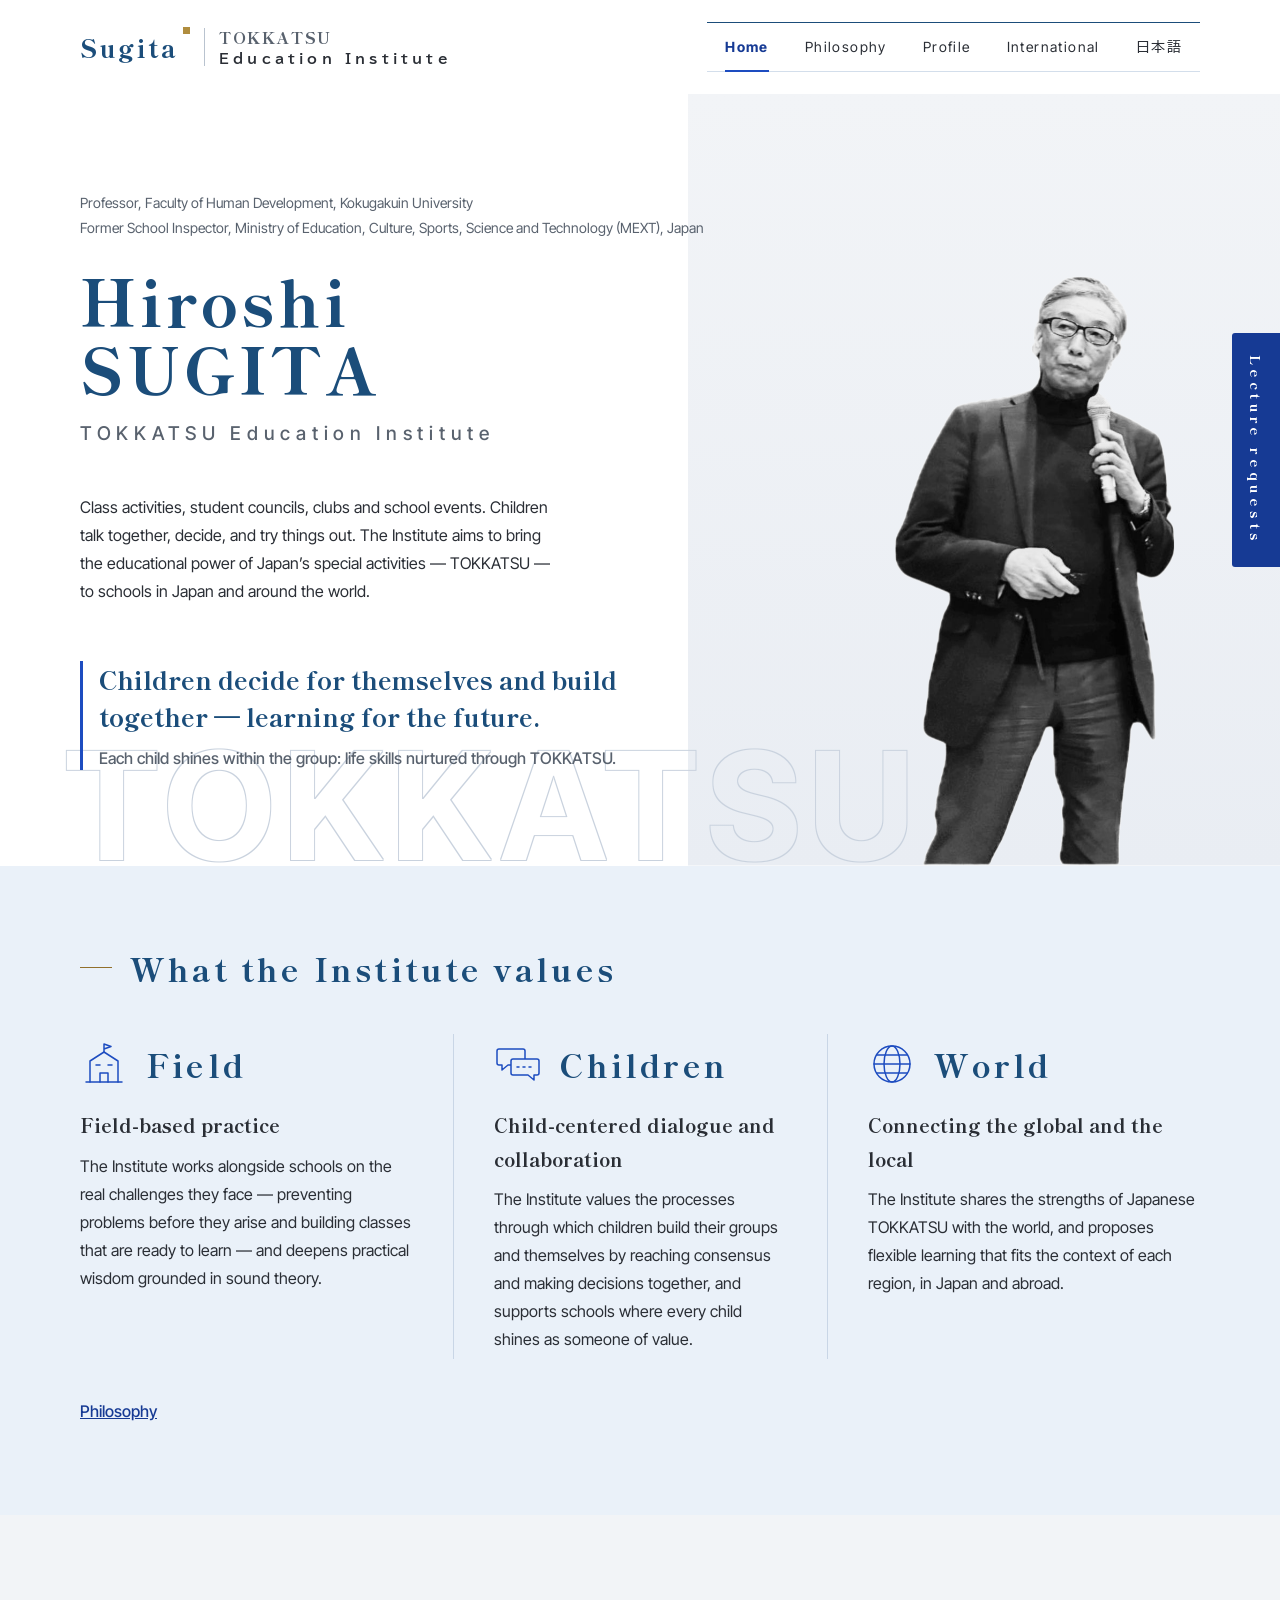
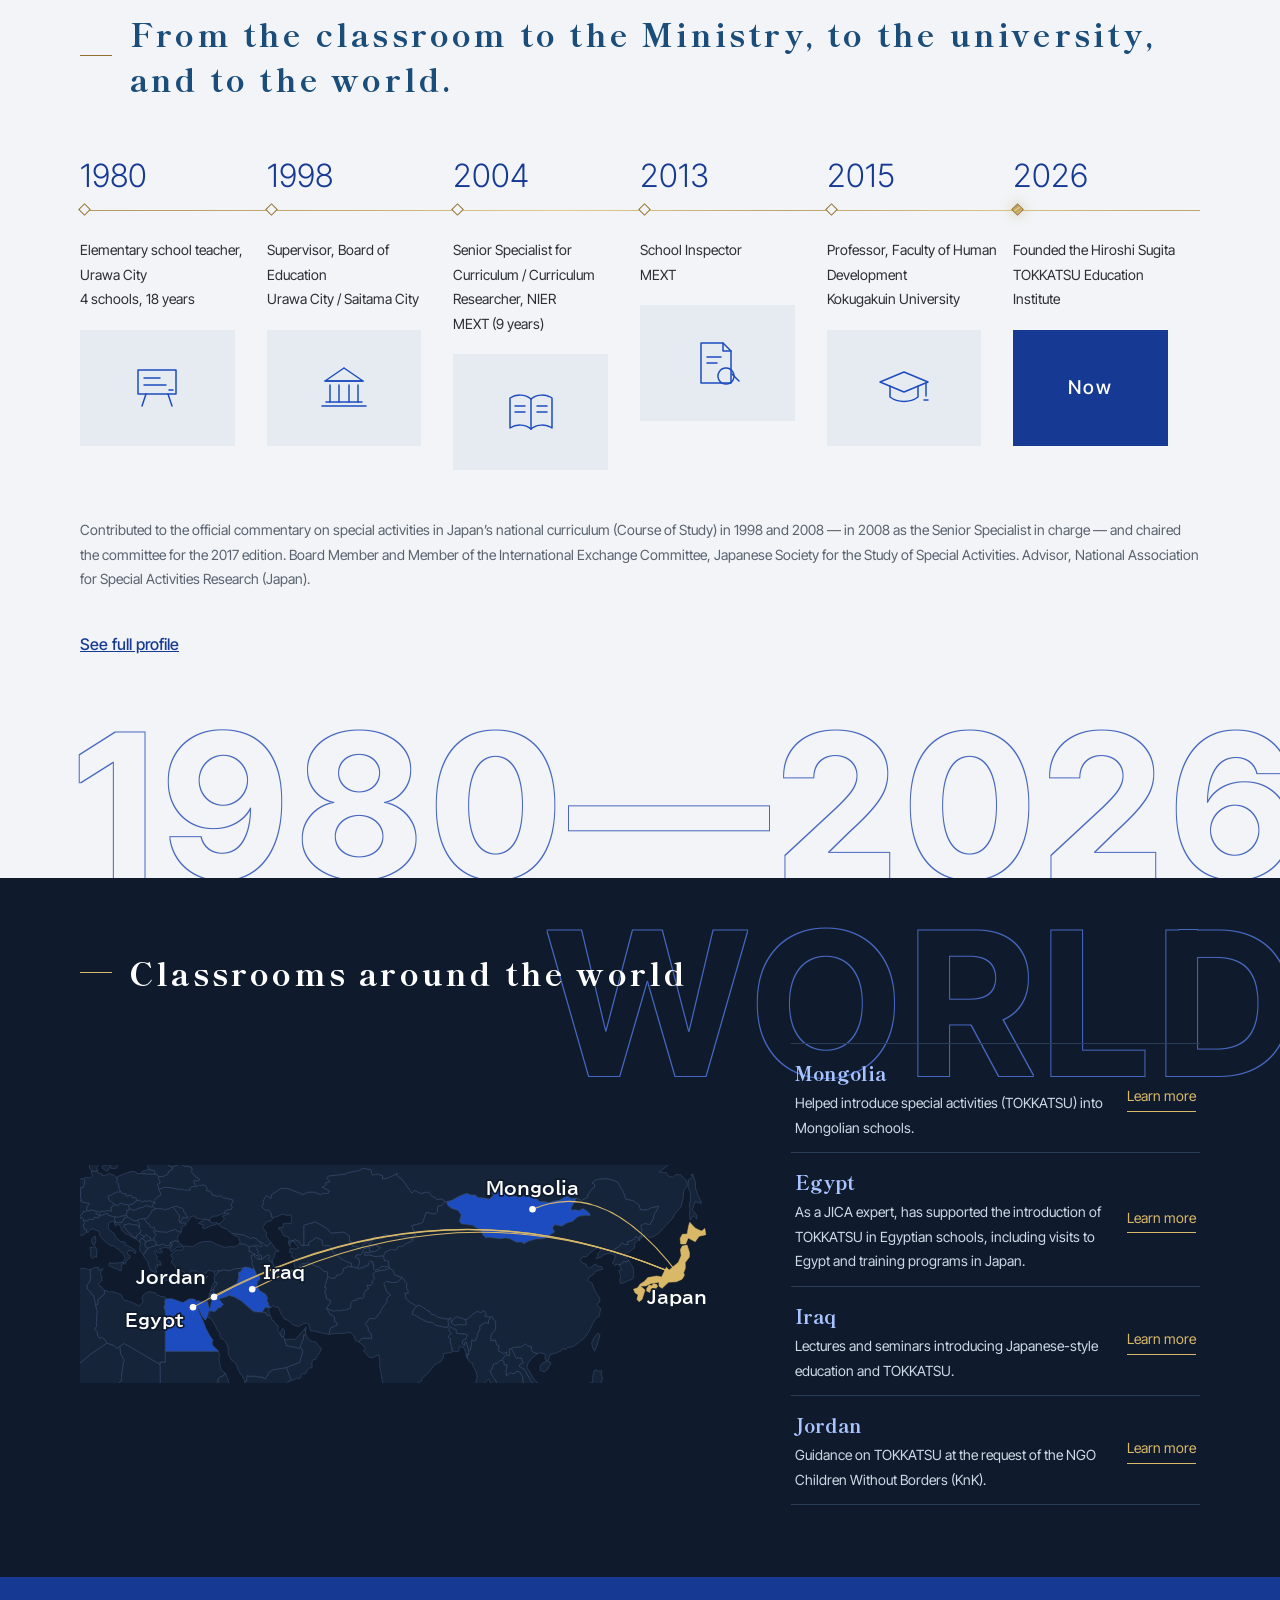
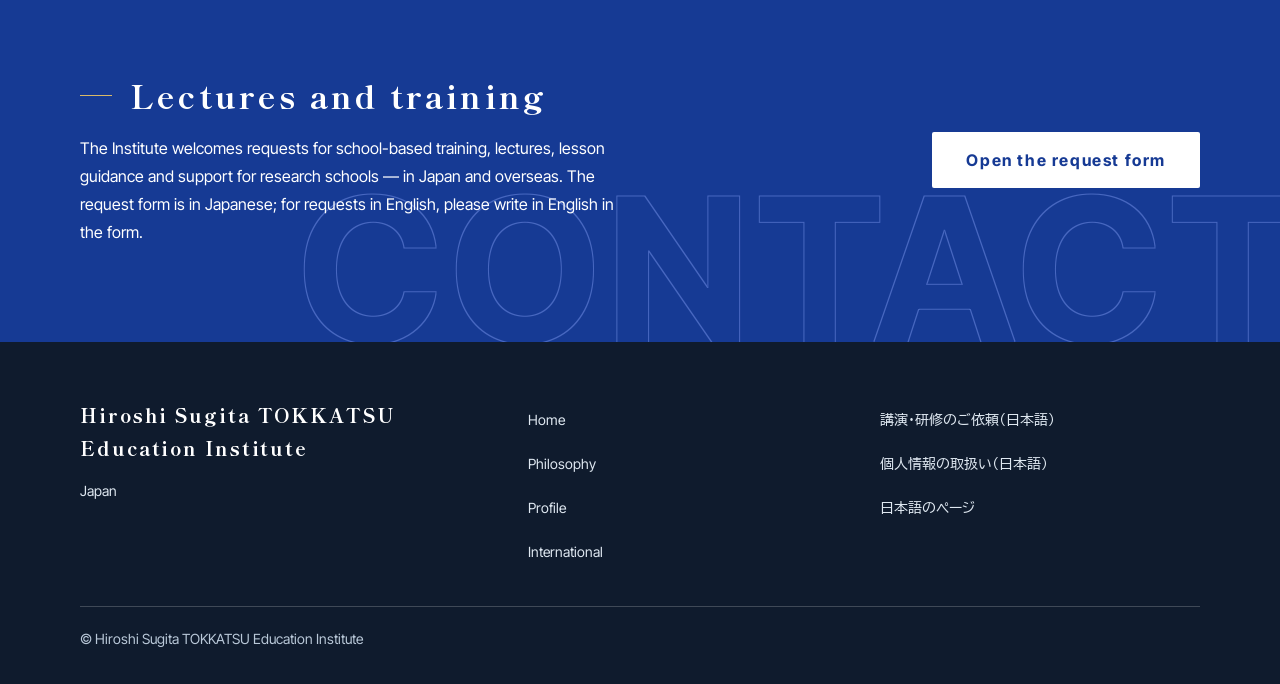
==== en/index.html @ 6950adc9 "金のしつらえ：年表を案B（細い金線・菱形・現在）に、見出し・大見出し・開いた月・ボタンに金の差し色 Co-Authored-By: Claude Opus 5.5 <noreply@anthropic" ====
<!DOCTYPE html>
<html lang="en">
<head>
<meta charset="utf-8">
<meta name="viewport" content="width=device-width, initial-scale=1">
<meta name="robots" content="noindex">
<title>Hiroshi Sugita TOKKATSU Education Institute</title>
<meta name="description" content="Hiroshi Sugita TOKKATSU Education Institute — bringing the power of Japanese special activities (TOKKATSU) to schools in Japan and around the world.">
<link rel="alternate" hreflang="ja" href="../index.html">
<link rel="preconnect" href="https://fonts.googleapis.com">
<link rel="preconnect" href="https://fonts.gstatic.com" crossorigin>
<link href="https://fonts.googleapis.com/css2?family=BIZ+UDPGothic:wght@400;700&family=Inter+Tight:wght@300;500;700&family=Shippori+Mincho+B1:wght@500;600;800&display=swap" rel="stylesheet">
<link rel="stylesheet" href="../assets/css/style.css?v=202610251644">
<link rel="stylesheet" href="../assets/css/pages.css?v=202610251644">
<link rel="stylesheet" href="../assets/css/en.css?v=202610251644">
<script>if(!matchMedia("(prefers-reduced-motion: reduce)").matches&&"IntersectionObserver" in window)document.documentElement.classList.add("js")</script>
</head>
<body class="en-page">
<!-- 要確認：英語はすべて下訳。先生の確認前 -->
<header class="top">
  <!-- 要確認：研究所の英語名 -->
  <a class="brand t6-logo" href="index.html" aria-label="Hiroshi Sugita TOKKATSU Education Institute"><span class="t6-n en-n">Sugita</span><span class="t6-dot" aria-hidden="true"></span><span class="t6-rule" aria-hidden="true"></span><span class="t6-s"><span translate="no">TOKKATSU</span><b>Education Institute</b></span></a>
  <nav class="nav t7-nav"><a href="index.html" aria-current="page">Home</a><a href="philosophy.html">Philosophy</a><a href="profile.html">Profile</a><a href="international.html">International</a><a class="en" href="../index.html" lang="ja">日本語</a></nav>
</header>
<section class="hero"><div class="hero-panel" aria-hidden="true"></div><div class="wordmark" aria-hidden="true"><svg class="t5-wm" viewBox="0 0 880 150"><defs><filter id="t7-ol" x="-2%" y="-10%" width="104%" height="120%"><feMorphology in="SourceAlpha" operator="dilate" radius="1" result="d"/><feComposite in="d" in2="SourceAlpha" operator="out" result="o"/><feFlood flood-color="#c9d2de"/><feComposite in2="o" operator="in"/></filter></defs><text x="0" y="130" filter="url(#t7-ol)">TOKKATSU</text></svg></div>
  <div class="who">
    <!-- 要確認：肩書きの英訳（とくに視学官） -->
    <p class="role">Professor, Faculty of Human Development, <span translate="no">Kokugakuin University</span><br>Former School Inspector, Ministry of Education, Culture, Sports, Science and Technology (<span translate="no">MEXT</span>), Japan</p>
    <h1 class="en-h1"><span class="n" translate="no">Hiroshi<br>SUGITA</span><span class="l"><span translate="no">TOKKATSU</span> Education Institute</span></h1>
    <p class="lead">Class activities, student councils, clubs and school events. Children talk together, decide, and try things out. The Institute aims to bring the educational power of Japan’s special activities — <span translate="no">TOKKATSU</span> — to schools in Japan and around the world.</p>
  </div>
  
  <div class="photo t7-fig"><img src="../img/top.png" onerror="this.parentNode.remove()" alt="Hiroshi Sugita speaking with a microphone"></div>
  <p class="en-catch">Children decide for themselves and build together — learning for the future.<small>Each child shines within the group: life skills nurtured through <span translate="no">TOKKATSU</span>.</small></p>
</section>

<section class="sec" id="values">
  <div class="w">
    <h2>What the Institute values</h2>
    <div class="vals"><div class="val"><b class="t8-w"><svg class="t8-ic" viewBox="0 0 48 48" aria-hidden="true"><path pathLength="1" d="M6 42h36"/><path pathLength="1" d="M10 42V21l14-9 14 9v21"/><path pathLength="1" d="M20 42v-9h8v9"/><path pathLength="1" d="M16 25h4M28 25h4"/><path pathLength="1" d="M24 12V4l7 2.5L24 9"/></svg>Field</b><div><h3>Field-based practice</h3><p>The Institute works alongside schools on the real challenges they face — preventing problems before they arise and building classes that are ready to learn — and deepens practical wisdom grounded in sound theory.</p></div></div><div class="val"><b class="t8-w"><svg class="t8-ic" viewBox="0 0 48 48" aria-hidden="true"><path pathLength="1" d="M5 9h24a2 2 0 0 1 2 2v12a2 2 0 0 1-2 2H14l-6 5v-5H5a2 2 0 0 1-2-2V11a2 2 0 0 1 2-2z"/><path class="t8-fill" pathLength="1" d="M43 19H19a2 2 0 0 0-2 2v12a2 2 0 0 0 2 2h15l6 5v-5h3a2 2 0 0 0 2-2V21a2 2 0 0 0-2-2z"/><path pathLength="1" d="M23 27h2M29 27h2M35 27h2"/></svg>Children</b><div><h3>Child-centered dialogue and collaboration</h3><p>The Institute values the processes through which children build their groups and themselves by reaching consensus and making decisions together, and supports schools where every child shines as someone of value.</p></div></div><div class="val"><b class="t8-w"><svg class="t8-ic" viewBox="0 0 48 48" aria-hidden="true"><circle pathLength="1" cx="24" cy="24" r="18"/><ellipse pathLength="1" cx="24" cy="24" rx="8" ry="18"/><path pathLength="1" d="M6 24h36"/><path pathLength="1" d="M9 15h30M9 33h30"/></svg>World</b><div><h3>Connecting the global and the local</h3><p>The Institute shares the strengths of Japanese <span translate="no">TOKKATSU</span> with the world, and proposes flexible learning that fits the context of each region, in Japan and abroad.</p></div></div></div>
    <p class="en-more"><a href="philosophy.html">Philosophy</a></p>
  </div>
</section>

<section class="sec band-gray t8-host" id="path"><svg class="t8-bg" viewBox="0 0 1300 200" aria-hidden="true"><defs><filter id="t8-19802026" x="-2%" y="-10%" width="104%" height="120%"><feMorphology in="SourceAlpha" operator="dilate" radius="1.2" result="d"/><feComposite in="d" in2="SourceAlpha" operator="out" result="o"/><feFlood flood-color="#4767c0"/><feComposite in2="o" operator="in"/></filter></defs><text x="1300" y="170" text-anchor="end" filter="url(#t8-19802026)">1980—2026</text></svg>
  <div class="w">
    <h2>From the classroom to the Ministry, to the university, and to the world.</h2>
    <div class="path"><div class="step"><div class="y">1980</div><i></i><p>Elementary school teacher, Urawa City<br>4 schools, 18 years</p><div class="t5-ph t10-ic"><svg viewBox="0 0 56 56" aria-hidden="true"><path pathLength="1" d="M9 10h38v24H9z"/><path pathLength="1" d="M15 18h16"/><path pathLength="1" d="M15 25h22"/><path pathLength="1" d="M17 34l-4 12"/><path pathLength="1" d="M39 34l4 12"/><path pathLength="1" d="M40 30h4"/></svg></div></div><div class="step"><div class="y">1998</div><i></i><p>Supervisor, Board of Education<br>Urawa City / Saitama City</p><div class="t5-ph t10-ic"><svg viewBox="0 0 56 56" aria-hidden="true"><path pathLength="1" d="M6 46h44"/><path pathLength="1" d="M9 21h38"/><path pathLength="1" d="M28 8l19 13H9z"/><path pathLength="1" d="M14 25v17"/><path pathLength="1" d="M23 25v17"/><path pathLength="1" d="M33 25v17"/><path pathLength="1" d="M42 25v17"/><path pathLength="1" d="M10 42h36"/></svg></div></div><div class="step"><div class="y">2004</div><i></i><p>Senior Specialist for Curriculum / Curriculum Researcher, NIER<br><span translate="no">MEXT</span> (9 years)</p><div class="t5-ph t10-ic"><svg viewBox="0 0 56 56" aria-hidden="true"><path pathLength="1" d="M28 15c-6-5-15-5-21-1v30c6-4 15-4 21 1"/><path pathLength="1" d="M28 15c6-5 15-5 21-1v30c-6-4-15-4-21 1"/><path pathLength="1" d="M28 15v30"/><path pathLength="1" d="M12 22h10"/><path pathLength="1" d="M12 28h10"/><path pathLength="1" d="M34 22h10"/><path pathLength="1" d="M34 28h10"/></svg></div></div><div class="step"><div class="y">2013</div><i></i><p>School Inspector<br><span translate="no">MEXT</span></p><div class="t5-ph t10-ic"><svg viewBox="0 0 56 56" aria-hidden="true"><path pathLength="1" d="M12 8h22l8 8v32H12z"/><path pathLength="1" d="M34 8v8h8"/><path pathLength="1" d="M18 22h14"/><path pathLength="1" d="M18 28h10"/><path pathLength="1" d="M37 33a8 8 0 1 0 0.01 0"/><path pathLength="1" d="M43 39l7 7"/></svg></div></div><div class="step"><div class="y">2015</div><i></i><p>Professor, Faculty of Human Development<br><span translate="no">Kokugakuin University</span></p><div class="t5-ph t10-ic"><svg viewBox="0 0 56 56" aria-hidden="true"><path pathLength="1" d="M4 22l24-10 24 10-24 10z"/><path pathLength="1" d="M14 26v11c8 6 20 6 28 0V26"/><path pathLength="1" d="M50 23v13"/><path pathLength="1" d="M48 40h4"/></svg></div></div><div class="step"><div class="y">2026</div><i></i><p>Founded the <span translate="no">Hiroshi Sugita</span><br><span translate="no">TOKKATSU</span> Education Institute</p><div class="t5-ph t10-ic en-now" aria-hidden="true"><span>Now</span></div></div></div>
    <p class="path-note">Contributed to the official commentary on special activities in Japan’s national curriculum (Course of Study) in 1998 and 2008 — in 2008 as the Senior Specialist in charge — and chaired the committee for the 2017 edition. Board Member and Member of the International Exchange Committee, Japanese Society for the Study of Special Activities. Advisor, National Association for Special Activities Research (Japan).</p>
    <p class="en-more"><a href="profile.html">See full profile</a></p>
  </div>
</section>

<section class="sec band-dark t8-host" id="where"><svg class="t8-bg t8-top" viewBox="0 0 1300 200" aria-hidden="true"><defs><filter id="t8-WORLD" x="-2%" y="-10%" width="104%" height="120%"><feMorphology in="SourceAlpha" operator="dilate" radius="1.2" result="d"/><feComposite in="d" in2="SourceAlpha" operator="out" result="o"/><feFlood flood-color="#4767c0"/><feComposite in2="o" operator="in"/></filter></defs><text x="1300" y="170" text-anchor="end" filter="url(#t8-WORLD)">WORLD</text></svg>
  <div class="w">
    <div class="t9-abroad en-abroad">
      <h2>Classrooms around the world</h2>
      <div class="t9-ab-grid"><svg class="t9-world" viewBox="0 0 1000 334" role="img" aria-label="From Japan to Mongolia, Iraq, Jordan and Egypt"><path class="t9-c" d="M557.3 56.7 L552.0 62.3 L546.4 63.1 L546.0 71.5 L542.2 75.2 L528.6 72.5 L523.7 87.5 L520.2 89.3 L506.6 92.7 L512.8 107.2 L508.1 109.4 L508.6 114.1 L504.4 112.9 L501.0 109.9 L490.8 109.0 L479.5 108.8 L477.0 109.7 L467.2 106.2 L463.3 107.9 L462.3 112.9 L451.0 110.0 L446.5 111.2 L444.9 114.8 L441.0 116.4 L432.0 122.2 L429.0 128.2 L426.4 128.2 L424.6 124.3 L415.8 124.0 L414.5 117.2 L411.1 117.1 L411.6 108.7 L403.4 102.6 L391.7 103.3 L383.7 104.5 L377.1 96.9 L371.5 93.8 L360.9 87.8 L359.6 87.1 L342.0 92.0 L342.2 122.8 L338.7 123.2 L333.9 116.7 L329.3 114.4 L321.5 116.1 L318.5 118.9 L318.1 116.8 L319.8 113.3 L318.5 110.4 L310.6 107.6 L307.5 100.1 L303.7 98.0 L303.5 95.2 L310.1 96.0 L310.4 89.9 L316.2 88.6 L322.2 89.8 L323.4 81.7 L322.2 76.5 L315.4 76.9 L309.5 74.8 L301.6 78.5 L295.2 80.3 L291.7 78.9 L292.4 74.6 L288.1 69.0 L283.0 69.3 L277.2 63.6 L281.1 57.3 L279.1 55.6 L284.6 46.4 L291.6 51.2 L292.5 45.1 L306.6 36.0 L317.3 35.8 L332.4 41.6 L340.5 45.0 L347.8 41.4 L358.7 41.3 L367.4 45.6 L369.4 43.1 L379.0 43.5 L380.7 39.5 L369.6 33.8 L376.2 29.7 L374.9 27.4 L381.5 25.3 L376.6 19.5 L379.7 16.7 L405.3 13.8 L408.7 11.7 L425.8 8.6 L432.0 5.1 L444.3 6.9 L446.4 15.6 L453.6 13.6 L462.4 16.4 L461.8 21.0 L468.4 20.5 L485.6 12.6 L483.0 15.2 L491.8 21.7 L507.1 42.9 L510.7 38.6 L520.2 43.4 L530.0 41.2 L533.8 42.7 L537.1 47.6 L541.9 49.2 L544.8 52.7 L553.6 51.6 L557.3 56.7Z"/><path class="t9-c" d="M342.2 122.8 L342.0 92.0 L359.6 87.1 L360.9 87.8 L371.5 93.8 L377.1 96.9 L383.7 104.5 L391.7 103.3 L403.4 102.6 L411.6 108.7 L411.1 117.1 L414.5 117.2 L415.8 124.0 L424.6 124.3 L426.4 128.2 L429.0 128.2 L432.0 122.2 L441.0 116.4 L444.9 114.8 L447.0 115.7 L441.2 121.1 L446.3 124.2 L451.2 122.1 L459.3 126.5 L450.5 132.6 L445.3 131.7 L442.5 132.0 L441.5 129.6 L442.9 125.8 L433.8 127.7 L431.6 133.1 L428.3 137.7 L422.6 137.3 L420.8 141.0 L425.9 143.0 L427.3 149.2 L423.5 157.7 L418.3 155.9 L414.5 155.8 L414.7 150.7 L405.6 147.1 L398.4 143.0 L394.0 139.1 L386.1 133.3 L382.8 124.7 L380.5 123.2 L373.1 123.6 L370.4 121.9 L369.7 115.2 L360.5 110.8 L354.7 115.6 L348.9 118.5 L350.0 122.7 L342.2 122.8Z"/><path class="t9-c" d="M127.2 399.4 L122.0 395.8 L119.6 393.4 L119.1 390.8 L120.3 387.3 L120.2 383.9 L116.3 378.7 L115.5 375.1 L115.6 373.1 L113.1 370.6 L113.0 365.7 L111.6 362.5 L109.2 363.0 L109.8 359.9 L111.6 356.4 L110.8 353.0 L113.1 350.4 L111.7 348.4 L113.5 343.3 L116.6 337.1 L122.5 337.7 L122.2 304.5 L122.3 301.0 L130.1 301.0 L130.1 284.3 L157.7 284.3 L184.2 284.3 L211.4 284.3 L213.6 292.5 L212.1 294.0 L213.1 302.6 L215.6 312.6 L218.2 314.7 L222.0 317.8 L218.5 322.5 L213.5 323.9 L211.3 326.5 L210.6 332.0 L207.7 344.3 L208.4 347.7 L207.3 354.8 L204.5 363.1 L200.4 367.2 L197.5 373.6 L196.8 377.0 L193.5 379.4 L191.5 388.1 L191.6 395.6 L191.5 389.1 L190.6 388.9 L190.7 384.8 L189.9 381.9 L186.3 378.6 L185.5 372.6 L186.3 366.4 L183.2 365.8 L182.7 367.7 L178.6 368.1 L180.2 370.6 L180.8 375.6 L177.1 380.2 L173.6 386.2 L170.1 387.1 L164.4 382.2 L161.8 383.9 L161.1 386.4 L157.5 387.9 L157.3 389.7 L150.5 389.7 L149.5 387.9 L144.6 387.6 L142.1 389.1 L140.3 388.4 L136.7 383.5 L135.6 381.2 L130.6 382.3 L128.7 386.2 L127.0 393.7 L124.6 395.3 L122.5 396.2 L127.2 399.4Z"/><path class="t9-c" d="M122.2 304.5 L122.5 337.7 L116.6 337.1 L113.5 343.3 L111.7 348.4 L113.1 350.4 L110.8 353.0 L111.6 356.4 L109.8 359.9 L109.2 363.0 L111.6 362.5 L113.0 365.7 L113.1 370.6 L115.6 373.1 L115.5 375.1 L111.2 376.5 L107.7 379.9 L102.7 389.0 L96.3 392.9 L89.7 392.4 L87.8 393.1 L88.4 396.1 L84.9 399.0 L82.0 402.3 L73.3 405.5 L71.6 403.6 L70.5 403.4 L69.2 405.6 L63.6 406.2 L64.6 403.9 L62.5 398.2 L61.5 394.7 L58.5 393.3 L54.5 388.4 L56.0 384.4 L59.1 385.3 L61.0 384.7 L64.8 384.8 L61.1 377.2 L61.4 371.6 L60.9 366.1 L58.2 360.7 L58.9 356.8 L54.5 356.6 L54.5 351.2 L51.6 348.1 L54.6 337.1 L63.3 329.2 L63.7 318.3 L66.3 301.4 L67.8 297.8 L65.0 294.9 L64.9 292.2 L62.3 290.1 L60.6 277.1 L67.5 272.5 L94.9 288.5 L122.2 304.5Z"/><path class="t9-c" d="M1183.1 -126.2 L1191.8 -129.7 L1191.8 -124.0 L1184.3 -123.6 L1183.1 -126.2ZM295.2 80.3 L292.1 85.2 L285.5 86.6 L278.6 95.2 L284.9 103.2 L284.2 108.8 L291.7 118.7 L291.7 118.7 L287.6 122.0 L286.4 124.2 L283.4 123.6 L278.7 118.5 L276.7 118.2 L272.4 116.3 L270.3 112.9 L264.0 111.1 L259.8 112.4 L258.6 110.9 L249.3 106.9 L239.2 105.5 L233.4 104.1 L232.6 105.1 L223.8 98.0 L216.0 94.8 L210.1 89.9 L215.1 88.6 L220.8 81.6 L216.9 78.3 L227.0 74.9 L226.9 73.1 L220.7 74.4 L220.9 70.7 L224.5 68.3 L231.1 67.7 L232.2 64.9 L230.6 60.3 L233.4 56.0 L233.3 53.5 L223.3 50.8 L219.3 50.9 L215.0 47.0 L209.8 48.3 L201.1 45.3 L201.2 43.7 L198.8 40.1 L193.3 39.7 L192.8 37.1 L194.5 35.4 L190.1 30.6 L183.0 31.5 L180.9 31.0 L179.2 32.9 L176.6 32.6 L176.6 32.6 L174.9 27.2 L173.3 24.5 L174.6 23.7 L180.2 24.0 L182.8 22.1 L180.9 19.9 L176.2 18.4 L176.7 16.9 L173.9 15.4 L169.6 9.9 L171.0 7.7 L170.4 3.8 L163.7 1.8 L160.1 2.8 L159.1 0.7 L151.9 -1.4 L149.7 -6.3 L149.1 -10.4 L145.8 -12.3 L148.7 -15.0 L146.7 -22.8 L151.6 -27.6 L150.6 -29.1 L150.6 -29.1 L158.3 -33.7 L151.2 -37.7 L151.2 -37.7 L165.8 -48.3 L172.2 -53.2 L174.8 -57.4 L164.6 -63.2 L167.4 -68.6 L161.3 -74.8 L165.9 -82.0 L157.9 -91.5 L164.2 -97.8 L153.7 -103.4 L154.7 -109.2 L160.3 -110.0 L171.9 -113.4 L171.9 -113.4 L179.0 -116.3 L190.2 -111.2 L209.0 -109.2 L234.9 -99.8 L240.1 -95.8 L240.6 -90.2 L233.0 -85.8 L221.8 -83.6 L191.2 -90.0 L186.2 -88.9 L197.4 -82.8 L197.8 -78.9 L198.2 -70.4 L207.1 -67.8 L212.4 -65.6 L213.3 -69.7 L209.2 -73.3 L213.5 -76.5 L230.1 -71.2 L235.9 -73.3 L231.3 -79.4 L247.2 -87.6 L253.5 -87.1 L259.9 -84.2 L263.9 -89.9 L258.2 -94.9 L261.6 -99.9 L256.5 -105.1 L275.7 -102.4 L279.6 -97.7 L270.9 -96.7 L271.0 -92.1 L276.4 -89.2 L286.9 -91.0 L288.6 -96.3 L302.9 -100.3 L326.8 -107.5 L332.0 -107.1 L325.2 -102.0 L333.7 -101.1 L338.6 -104.0 L351.5 -104.2 L361.7 -107.7 L369.5 -102.7 L377.2 -108.2 L370.1 -113.0 L373.6 -115.8 L393.9 -113.3 L403.3 -110.7 L428.2 -101.1 L432.7 -105.5 L425.8 -109.9 L425.6 -111.7 L417.3 -112.5 L419.6 -116.5 L415.9 -123.0 L415.7 -125.7 L428.4 -133.2 L432.9 -140.8 L437.9 -142.5 L456.1 -140.3 L457.5 -135.6 L451.0 -128.8 L455.3 -126.2 L457.5 -120.3 L455.9 -108.9 L463.5 -103.7 L460.5 -98.2 L447.1 -86.3 L455.0 -85.1 L457.7 -88.1 L465.2 -90.2 L467.0 -94.4 L473.0 -98.3 L469.0 -103.1 L472.2 -108.6 L464.7 -109.3 L463.0 -113.9 L468.5 -122.3 L459.6 -129.2 L471.9 -134.8 L470.3 -140.7 L473.7 -140.9 L477.3 -136.3 L474.6 -128.2 L481.9 -126.7 L478.8 -132.7 L490.3 -136.0 L504.5 -136.5 L517.1 -131.7 L511.0 -138.7 L510.3 -147.6 L522.3 -149.3 L538.7 -148.9 L553.6 -150.0 L548.0 -154.3 L555.9 -159.8 L563.8 -160.1 L577.1 -164.2 L595.2 -165.3 L597.5 -167.6 L615.5 -168.4 L621.1 -166.5 L636.5 -171.0 L649.0 -170.8 L650.9 -174.4 L657.5 -178.0 L673.6 -181.4 L685.4 -178.7 L676.1 -176.7 L691.6 -175.4 L693.4 -171.2 L699.7 -173.3 L719.7 -173.2 L735.1 -169.1 L740.6 -166.0 L738.9 -161.6 L731.4 -159.1 L713.4 -154.5 L708.2 -152.0 L716.7 -150.8 L726.8 -148.7 L733.0 -150.3 L736.5 -144.9 L739.5 -147.1 L750.5 -148.4 L772.4 -147.1 L774.1 -143.1 L802.7 -141.9 L803.1 -148.3 L817.7 -146.8 L828.6 -146.9 L839.7 -142.5 L842.8 -137.1 L838.8 -133.6 L847.4 -127.0 L858.1 -123.6 L864.8 -132.4 L875.7 -128.7 L887.4 -130.9 L900.7 -128.3 L905.7 -130.7 L916.9 -129.5 L912.0 -137.3 L921.0 -140.9 L982.9 -135.5 L988.7 -130.5 L1006.6 -124.1 L1034.3 -125.7 L1047.9 -124.3 L1053.6 -120.9 L1052.8 -114.7 L1061.2 -112.4 L1070.4 -114.1 L1082.6 -114.3 L1095.5 -112.6 L1108.5 -113.6 L1120.4 -106.1 L1128.9 -108.8 L1123.3 -114.2 L1126.4 -117.9 L1148.2 -115.5 L1162.5 -116.0 L1182.2 -112.0 L1191.8 -108.4 L1191.8 -75.1 L1191.7 -75.0 L1182.9 -71.4 L1174.0 -72.0 L1180.2 -67.5 L1184.3 -60.6 L1187.5 -58.4 L1188.3 -54.9 L1186.5 -52.7 L1173.7 -54.5 L1154.6 -48.2 L1148.5 -47.3 L1138.0 -41.4 L1128.1 -36.3 L1125.6 -32.5 L1115.8 -38.2 L1097.9 -31.7 L1094.8 -34.8 L1088.2 -31.2 L1079.0 -32.3 L1076.8 -26.8 L1068.6 -18.8 L1068.9 -15.4 L1076.7 -13.5 L1075.7 -1.3 L1069.4 -1.0 L1066.4 6.0 L1069.3 9.6 L1057.3 13.8 L1054.9 23.4 L1044.7 25.4 L1042.7 33.9 L1032.8 41.7 L1030.3 36.0 L1027.3 23.8 L1023.5 5.2 L1026.8 -6.4 L1032.6 -11.4 L1032.9 -15.3 L1043.6 -17.2 L1055.8 -27.7 L1067.6 -36.3 L1079.9 -43.0 L1085.4 -54.8 L1077.1 -54.1 L1073.0 -47.2 L1055.6 -38.0 L1050.0 -48.3 L1032.3 -45.4 L1015.2 -31.4 L1020.8 -26.3 L1005.6 -24.1 L995.0 -23.3 L995.5 -29.3 L984.8 -30.6 L976.3 -26.5 L955.4 -27.9 L932.9 -25.4 L910.7 -9.1 L884.4 10.6 L895.2 11.7 L898.6 16.9 L905.2 18.8 L909.6 14.6 L917.1 15.1 L927.0 24.3 L927.3 31.4 L921.9 39.8 L921.3 49.8 L918.2 63.2 L907.9 75.3 L905.6 81.0 L896.3 90.8 L887.1 100.4 L882.7 105.4 L873.5 110.3 L869.2 110.4 L864.9 106.3 L855.7 112.4 L854.7 115.2 L854.7 115.2 L854.7 115.2 L854.7 115.2 L853.7 113.8 L853.7 113.8 L853.7 109.5 L857.2 109.3 L858.1 99.4 L856.3 92.2 L862.2 89.3 L870.5 90.8 L875.1 82.6 L877.5 73.5 L880.1 70.4 L883.7 62.9 L872.4 65.4 L866.5 68.7 L856.1 68.6 L853.3 60.8 L845.2 54.8 L833.3 52.2 L830.7 44.0 L828.4 38.8 L825.8 35.2 L821.6 26.8 L815.5 23.7 L805.3 21.2 L796.2 21.5 L787.7 23.0 L782.0 27.1 L785.8 29.1 L785.9 33.7 L782.1 36.4 L775.9 45.3 L775.9 49.0 L766.3 54.3 L758.1 51.1 L749.9 51.8 L746.3 49.0 L742.2 48.1 L732.2 54.0 L723.2 55.4 L716.9 57.4 L708.2 56.1 L701.9 56.2 L697.7 51.9 L691.0 47.9 L684.2 46.8 L675.5 47.9 L669.0 49.4 L659.3 45.9 L658.0 39.6 L649.9 37.5 L643.7 36.5 L636.0 33.0 L628.9 41.7 L631.7 46.6 L625.1 52.5 L615.2 50.4 L608.3 50.1 L603.8 46.2 L596.6 46.0 L590.6 43.5 L580.2 47.4 L567.2 54.6 L559.9 56.0 L557.3 56.7 L553.6 51.6 L544.8 52.7 L541.9 49.2 L537.1 47.6 L533.8 42.7 L530.0 41.2 L520.2 43.4 L510.7 38.6 L507.1 42.9 L491.8 21.7 L483.0 15.2 L485.6 12.6 L468.4 20.5 L461.8 21.0 L462.4 16.4 L453.6 13.6 L446.4 15.6 L444.3 6.9 L432.0 5.1 L425.8 8.6 L408.7 11.7 L405.3 13.8 L379.7 16.7 L376.6 19.5 L381.5 25.3 L374.9 27.4 L376.2 29.7 L369.6 33.8 L380.7 39.5 L379.0 43.5 L369.4 43.1 L367.4 45.6 L358.7 41.3 L347.8 41.4 L340.5 45.0 L332.4 41.6 L317.3 35.8 L306.6 36.0 L292.5 45.1 L291.6 51.2 L284.6 46.4 L279.1 55.6 L281.1 57.3 L277.2 63.6 L283.0 69.3 L288.1 69.0 L292.4 74.6 L291.7 78.9 L295.2 80.3ZM601.2 -209.2 L616.0 -211.1 L629.3 -206.9 L645.1 -198.8 L643.4 -191.3 L628.5 -190.3 L609.4 -192.7 L598.0 -195.9 L592.8 -201.9 L583.4 -203.5 L601.2 -209.2ZM663.3 -194.7 L680.6 -189.9 L678.6 -186.5 L640.0 -183.3 L652.5 -194.3 L658.1 -195.2 L663.3 -194.7ZM909.8 -168.4 L927.9 -168.0 L952.6 -163.6 L947.3 -157.4 L922.0 -157.6 L910.7 -155.6 L897.1 -161.1 L900.8 -166.8 L909.8 -168.4ZM974.1 -161.8 L991.3 -159.6 L983.4 -156.3 L972.4 -157.0 L959.7 -160.3 L961.4 -163.0 L974.1 -161.8ZM916.9 -145.2 L923.4 -148.5 L931.9 -149.3 L941.7 -146.1 L942.5 -143.9 L932.1 -143.9 L918.1 -144.8 L916.9 -145.2ZM266.1 -205.6 L279.4 -207.1 L289.9 -207.2 L291.3 -205.0 L295.2 -207.0 L301.6 -208.4 L311.8 -206.5 L309.2 -205.3 L300.0 -204.1 L293.8 -203.5 L292.8 -202.1 L284.8 -200.8 L277.4 -202.7 L281.3 -205.4 L266.1 -205.6ZM114.6 14.0 L102.0 14.1 L93.6 13.2 L95.1 9.5 L104.6 6.8 L111.8 8.2 L114.8 9.6 L114.0 11.9 L114.6 14.0ZM325.4 -148.4 L341.8 -155.8 L339.9 -159.5 L355.3 -164.0 L377.9 -169.3 L400.7 -170.9 L412.4 -174.0 L425.7 -175.1 L430.5 -171.8 L425.9 -169.2 L401.6 -165.0 L380.7 -161.0 L359.4 -153.1 L349.2 -144.9 L338.5 -136.9 L339.9 -129.9 L353.0 -123.1 L348.9 -122.4 L326.6 -123.4 L324.7 -127.2 L312.3 -129.4 L311.3 -133.9 L318.3 -135.7 L318.1 -140.3 L331.7 -147.4 L325.4 -148.4ZM937.8 19.2 L940.1 27.3 L940.0 35.5 L942.8 43.9 L949.7 58.7 L939.5 56.0 L935.3 68.0 L942.0 76.6 L941.8 82.5 L936.6 77.4 L932.1 83.9 L930.9 76.9 L931.6 68.7 L930.9 59.7 L932.4 53.4 L932.7 42.2 L928.7 34.0 L929.3 22.6 L935.7 18.7 L932.9 14.8 L936.0 13.7 L937.8 19.2ZM-1239.2 -93.7 L-1239.8 -88.5 L-1235.2 -86.4 L-1236.8 -92.5 L-1218.2 -91.2 L-1204.8 -83.4 L-1211.6 -79.8 L-1222.8 -78.9 L-1223.0 -70.7 L-1225.7 -69.0 L-1232.1 -69.3 L-1237.4 -72.2 L-1246.5 -74.6 L-1248.0 -78.2 L-1254.9 -79.6 L-1262.7 -78.5 L-1266.5 -81.4 L-1265.0 -84.6 L-1273.2 -82.6 L-1270.1 -78.6 L-1274.0 -75.1 L-1274.0 -108.4 L-1257.2 -102.0 L-1239.2 -93.7ZM-1265.0 -124.5 L-1274.0 -124.0 L-1274.0 -129.7 L-1273.1 -130.1 L-1267.3 -130.1 L-1257.4 -127.7 L-1258.0 -126.5 L-1265.0 -124.5ZM187.9 83.8 L189.7 81.8 L194.6 83.6 L196.8 83.9 L197.7 85.6 L198.7 85.8 L198.8 86.5 L202.1 88.5 L209.1 88.0 L207.8 91.0 L200.3 92.5 L191.0 97.3 L187.2 95.6 L188.7 91.7 L181.2 89.2 L182.4 87.6 L189.0 84.9 L187.9 83.8Z"/><path class="t9-c" d="M-394.9 433.5 L-399.0 441.1 L-401.1 447.3 L-403.7 450.5 L-407.0 451.1 L-407.9 448.7 L-409.4 448.4 L-411.6 450.6 L-414.6 448.9 L-412.8 445.4 L-412.2 441.6 L-411.0 438.0 L-413.7 433.0 L-414.2 427.3 L-410.7 420.1 L-408.3 421.0 L-403.3 423.0 L-396.1 430.1 L-394.9 433.5ZM1.3 54.7 L4.5 56.8 L14.4 58.4 L10.9 64.1 L10.0 70.1 L8.2 71.5 L5.0 70.7 L5.3 72.8 L0.3 77.5 L0.2 81.3 L3.4 80.0 L5.8 83.7 L5.5 86.1 L7.5 89.2 L5.1 91.7 L6.9 98.2 L10.6 99.3 L9.8 102.9 L3.6 107.6 L-9.9 105.4 L-19.9 108.1 L-20.6 113.1 L-28.6 114.2 L-36.3 110.4 L-38.8 112.2 L-51.4 108.4 L-54.1 105.2 L-50.6 100.1 L-49.3 83.5 L-56.3 74.7 L-61.4 70.5 L-71.9 67.3 L-72.6 61.2 L-63.7 59.4 L-52.2 61.5 L-54.3 52.0 L-47.9 55.6 L-31.9 49.1 L-29.9 42.3 L-23.9 40.6 L-22.9 43.5 L-19.7 43.6 L-16.5 47.0 L-11.7 50.9 L-8.2 50.3 L-2.2 54.1 L-0.7 54.8 L1.3 54.7ZM18.8 111.8 L23.2 108.6 L24.4 115.8 L22.1 122.2 L19.0 120.5 L17.4 114.9 L18.8 111.8Z"/><path class="t9-c" d="M60.6 277.1 L62.3 290.1 L64.9 292.2 L65.0 294.9 L67.8 297.8 L66.3 301.4 L63.7 318.3 L63.3 329.2 L54.6 337.1 L51.6 348.1 L54.5 351.2 L54.5 356.6 L58.9 356.8 L58.2 360.7 L56.3 361.2 L56.0 363.9 L54.8 364.0 L50.1 354.9 L48.5 354.6 L43.2 359.2 L37.9 356.8 L34.2 356.3 L32.2 357.5 L28.2 357.2 L24.1 360.8 L20.7 361.0 L12.4 356.7 L9.1 358.7 L5.6 358.6 L3.1 355.4 L-3.8 352.3 L-11.2 353.3 L-13.0 355.1 L-13.9 359.9 L-15.9 363.3 L-16.4 370.7 L-21.6 365.9 L-24.0 366.0 L-26.3 368.4 L-26.2 362.7 L-34.1 360.8 L-34.3 356.7 L-38.2 351.3 L-39.1 347.5 L-38.5 343.4 L-34.1 343.1 L-31.6 340.1 L-22.3 339.4 L-16.2 338.1 L-15.6 332.9 L-11.8 327.3 L-11.9 308.1 L-2.2 304.3 L17.6 287.9 L41.1 272.0 L51.9 275.6 L55.8 280.2 L60.6 277.1Z"/><path class="t9-c" d="M203.6 194.7 L202.4 197.4 L199.9 196.2 L198.5 201.8 L200.2 202.7 L198.4 203.9 L198.1 206.1 L201.4 204.9 L201.5 208.2 L198.1 221.6 L197.4 219.4 L193.6 207.2 L193.6 207.2 L193.6 207.2 L195.6 204.4 L195.1 204.0 L196.9 200.1 L198.3 193.8 L199.3 191.6 L199.5 191.6 L201.8 191.6 L202.4 190.1 L204.3 190.0 L204.4 193.4 L203.4 194.7 L203.6 194.7Z"/><path class="t9-c" d="M204.3 190.0 L202.4 190.1 L201.8 191.6 L199.5 191.6 L201.9 184.7 L205.3 178.9 L205.5 178.6 L208.5 179.0 L209.7 182.3 L205.9 185.4 L204.3 190.0Z"/><path class="t9-c" d="M201.4 204.9 L198.1 206.1 L198.4 203.9 L200.2 202.7 L198.5 201.8 L199.9 196.2 L202.4 197.4 L202.4 202.5 L201.4 204.9Z"/><path class="t9-c" d="M23.9 214.8 L20.9 199.8 L16.7 196.4 L16.6 194.4 L11.0 189.4 L10.4 183.1 L14.7 178.5 L16.3 171.6 L15.2 163.6 L16.6 159.3 L24.0 155.9 L28.8 156.9 L28.6 161.2 L34.4 158.1 L34.9 159.7 L31.5 163.8 L31.5 167.7 L33.8 169.7 L32.9 177.0 L28.4 181.2 L29.7 185.7 L33.3 185.9 L35.0 189.9 L37.6 191.2 L37.2 197.6 L33.9 200.0 L31.8 202.7 L27.1 205.9 L27.8 209.4 L27.2 212.9 L23.9 214.8Z"/><path class="t9-c" d="M-100.6 239.2 L-100.4 237.6 L-100.4 237.0 L-100.5 227.1 L-89.4 220.9 L-82.6 219.6 L-77.0 217.4 L-74.4 213.2 L-66.4 209.9 L-66.1 203.7 L-62.1 203.0 L-59.0 199.9 L-50.1 198.5 L-48.8 195.2 L-50.6 193.5 L-53.0 184.6 L-53.4 179.5 L-56.0 174.2 L-49.4 169.6 L-42.0 168.2 L-37.6 164.7 L-31.0 162.2 L-19.4 160.7 L-8.1 160.0 L-4.7 161.2 L1.8 157.9 L9.1 157.9 L11.9 159.8 L16.6 159.3 L15.2 163.6 L16.3 171.6 L14.7 178.5 L10.4 183.1 L11.0 189.4 L16.6 194.4 L16.7 196.4 L20.9 199.8 L23.9 214.8 L26.1 222.2 L26.4 226.1 L25.2 232.9 L25.7 236.7 L24.9 241.3 L25.5 246.6 L22.7 250.1 L26.8 256.1 L27.0 259.7 L29.5 264.4 L32.7 262.9 L38.1 266.7 L41.1 272.0 L17.6 287.9 L-2.2 304.3 L-11.9 308.1 L-19.5 308.9 L-19.5 303.6 L-22.7 302.2 L-27.0 299.8 L-28.6 295.9 L-51.7 277.7 L-74.8 259.4 L-100.6 239.2Z"/><a href="international.html#jordan" aria-label="Jordan"><path class="t9-c t9-on t9-jo" d="M202.4 197.4 L203.6 194.7 L211.2 198.1 L224.6 189.1 L227.4 199.3 L226.1 200.6 L212.3 204.8 L219.2 213.1 L216.9 214.6 L215.8 217.4 L210.6 218.5 L208.9 221.5 L206.0 224.1 L198.3 222.8 L198.1 221.6 L201.5 208.2 L201.4 204.9 L202.4 202.5 L202.4 197.4Z"/></a><path class="t9-c" d="M312.2 265.5 L313.4 265.1 L313.7 267.4 L319.0 266.1 L324.7 266.3 L328.8 266.5 L333.5 260.9 L338.6 255.5 L343.0 250.4 L344.3 253.2 L345.2 259.8 L341.7 259.9 L341.1 265.3 L342.3 266.5 L339.2 268.1 L339.2 271.5 L337.2 275.0 L337.0 278.4 L335.7 280.1 L315.1 275.9 L312.5 267.4 L312.2 265.5Z"/><path class="t9-c" d="M306.9 261.3 L306.5 255.2 L308.3 250.8 L310.2 249.9 L312.3 252.5 L312.4 257.4 L310.9 262.3 L309.0 262.9 L306.9 261.3Z"/><path class="t9-c" d="M287.5 217.6 L288.9 221.3 L288.3 223.2 L290.5 229.5 L285.7 229.7 L284.0 225.7 L277.9 224.9 L282.9 216.9 L287.5 217.6Z"/><a href="international.html#iraq" aria-label="Iraq"><path class="t9-c t9-on t9-iq" d="M227.4 199.3 L224.6 189.1 L239.8 180.4 L242.4 170.3 L241.7 164.2 L245.5 162.2 L249.0 156.9 L251.9 155.6 L259.9 156.7 L262.3 158.9 L265.6 157.4 L270.0 167.4 L274.5 169.9 L275.0 174.8 L271.6 177.7 L270.0 184.2 L274.7 192.2 L283.1 196.8 L286.6 203.1 L285.5 209.2 L287.7 209.2 L287.8 213.6 L291.6 218.0 L287.5 217.6 L282.9 216.9 L277.9 224.9 L265.1 224.3 L245.8 207.4 L235.6 201.6 L227.4 199.3Z"/></a><path class="t9-c" d="M337.0 278.4 L337.2 275.0 L339.2 271.5 L339.2 268.1 L342.3 266.5 L341.1 265.3 L341.7 259.9 L345.2 259.8 L348.3 265.5 L352.1 268.6 L357.1 269.7 L361.2 271.2 L364.3 276.0 L366.1 278.8 L368.5 279.8 L368.5 281.7 L366.0 286.7 L364.9 289.0 L362.1 291.7 L359.5 297.4 L356.4 297.0 L355.0 299.0 L353.9 303.2 L354.7 308.8 L354.1 309.8 L350.9 309.8 L346.6 312.9 L346.0 317.0 L344.4 318.8 L340.1 318.7 L337.5 320.8 L337.5 324.2 L334.2 326.5 L330.4 325.7 L325.8 328.5 L322.7 329.0 L320.4 323.2 L315.1 309.4 L335.6 301.0 L340.2 284.3 L337.0 278.4ZM344.3 253.2 L343.0 250.4 L344.9 247.5 L345.8 248.3 L345.1 251.7 L344.3 253.2Z"/><path class="t9-c" d="M679.6 348.9 L673.2 347.7 L664.3 349.3 L659.9 356.2 L661.5 366.3 L655.4 362.5 L649.5 362.7 L650.5 356.1 L644.5 356.1 L644.0 365.3 L640.3 377.6 L638.0 384.9 L638.5 391.0 L643.0 391.3 L645.8 398.9 L647.0 406.1 L650.8 410.9 L655.0 411.9 L658.5 416.2 L656.3 419.7 L651.7 420.7 L651.2 416.4 L645.6 412.7 L644.4 414.2 L641.7 411.0 L640.5 406.8 L636.9 402.1 L633.6 398.2 L632.5 403.1 L631.2 398.4 L631.9 393.2 L633.9 385.2 L637.2 376.6 L641.0 368.8 L638.3 361.2 L638.4 357.3 L637.7 352.6 L633.1 346.0 L631.5 341.8 L633.8 340.2 L636.3 333.0 L633.5 327.5 L629.2 321.3 L625.9 314.0 L628.8 312.5 L631.9 303.5 L636.7 303.1 L640.7 299.5 L644.6 297.5 L647.6 300.1 L648.0 305.1 L652.6 305.5 L650.9 314.3 L651.1 321.8 L658.3 316.8 L660.4 318.3 L664.4 318.1 L665.8 315.1 L670.9 315.7 L676.1 322.5 L676.6 330.8 L682.1 338.1 L681.8 345.1 L679.6 348.9Z"/><path class="t9-c" d="M694.4 349.5 L688.3 346.4 L685.2 352.2 L679.6 348.9 L681.8 345.1 L682.1 338.1 L676.6 330.8 L676.1 322.5 L670.9 315.7 L665.8 315.1 L664.4 318.1 L660.4 318.3 L658.3 316.8 L651.1 321.8 L650.9 314.3 L652.6 305.5 L648.0 305.1 L647.6 300.1 L644.6 297.5 L646.1 294.4 L651.9 289.0 L652.5 291.0 L656.2 291.2 L655.2 281.6 L658.7 280.4 L662.7 287.0 L665.8 294.6 L674.2 294.7 L676.9 302.0 L672.5 304.2 L670.5 307.2 L678.7 312.2 L684.4 322.0 L688.7 329.4 L693.9 335.2 L695.6 341.1 L694.4 349.5Z"/><path class="t9-c" d="M644.6 297.5 L640.7 299.5 L636.7 303.1 L631.9 303.5 L628.8 312.5 L625.9 314.0 L629.2 321.3 L633.5 327.5 L636.3 333.0 L633.8 340.2 L631.5 341.8 L633.1 346.0 L637.7 352.6 L638.4 357.3 L638.3 361.2 L641.0 368.8 L637.2 376.6 L633.9 385.2 L633.3 379.0 L635.4 372.6 L633.1 367.6 L633.6 358.5 L630.8 354.2 L628.6 344.2 L627.4 333.6 L624.4 326.7 L619.9 330.9 L612.1 336.8 L608.3 336.1 L604.0 334.1 L606.4 323.8 L605.0 316.0 L599.6 306.3 L600.4 303.3 L596.4 302.2 L591.6 295.4 L591.1 288.7 L593.5 289.9 L593.6 283.9 L597.0 282.0 L596.3 278.4 L597.9 275.6 L598.1 266.9 L603.5 268.8 L606.5 261.9 L606.9 257.8 L610.7 250.8 L610.4 246.0 L619.3 240.3 L624.2 241.8 L623.6 236.6 L626.0 235.1 L625.5 231.9 L629.5 231.3 L631.8 236.2 L634.8 238.2 L635.0 244.6 L634.7 251.5 L628.3 258.5 L627.4 268.4 L634.7 267.0 L636.3 274.7 L640.6 276.4 L638.6 283.3 L643.7 286.4 L646.7 288.0 L651.7 285.5 L651.9 289.0 L646.1 294.4 L644.6 297.5Z"/><path class="t9-c" d="M673.5 380.6 L679.5 377.2 L686.6 376.6 L683.6 371.5 L695.1 365.1 L696.0 355.1 L694.4 349.5 L695.6 341.1 L693.9 335.2 L688.7 329.4 L684.4 322.0 L678.7 312.2 L670.5 307.2 L672.5 304.2 L676.9 302.0 L674.2 294.7 L665.8 294.6 L662.7 287.0 L658.7 280.4 L662.4 278.4 L667.8 278.4 L674.5 277.4 L680.3 273.0 L683.6 276.1 L689.9 277.6 L688.8 282.5 L692.1 285.9 L699.0 288.0 L689.8 295.2 L684.1 303.1 L682.6 308.9 L687.9 317.7 L694.3 328.6 L700.5 333.8 L704.6 340.5 L707.8 356.0 L706.9 370.7 L701.1 376.2 L693.3 381.6 L687.7 388.6 L679.2 396.3 L676.7 391.0 L678.6 385.3 L673.5 380.6Z"/><path class="t9-c" d="M854.7 115.2 L854.7 115.2 L854.7 115.2 L854.7 115.2ZM853.7 113.8 L853.7 113.8 L854.7 115.2 L852.1 114.7 L849.1 117.6 L847.0 120.4 L847.3 126.4 L843.8 128.2 L842.5 129.7 L840.0 132.2 L835.4 133.6 L832.4 135.8 L832.2 139.4 L831.4 140.4 L834.1 141.7 L838.0 145.4 L837.0 147.4 L834.1 148.0 L829.3 148.4 L826.6 152.1 L823.5 151.8 L823.1 152.6 L819.8 151.0 L819.0 152.6 L817.0 153.3 L816.7 151.7 L814.9 150.9 L813.1 149.6 L815.0 145.9 L816.6 144.9 L816.0 143.4 L817.7 138.9 L817.3 137.5 L813.3 136.6 L810.0 134.4 L815.6 129.0 L823.2 124.5 L827.9 118.6 L831.1 121.2 L837.0 121.5 L836.0 117.1 L846.6 113.5 L849.3 108.8 L853.7 113.8Z"/><path class="t9-c" d="M823.1 152.6 L823.5 151.8 L826.6 152.1 L829.3 148.4 L834.1 148.0 L837.0 147.4 L838.0 145.4 L843.9 155.3 L845.6 160.7 L845.7 170.3 L843.1 174.9 L836.9 176.5 L831.4 180.0 L825.2 180.7 L824.5 176.1 L825.7 169.9 L822.7 161.2 L827.8 159.8 L823.1 152.6Z"/><a href="international.html#mongolia" aria-label="Mongolia"><path class="t9-c t9-on t9-mn" d="M559.9 56.0 L567.2 54.6 L580.2 47.4 L590.6 43.5 L596.6 46.0 L603.8 46.2 L608.3 50.1 L615.2 50.4 L625.1 52.5 L631.7 46.6 L628.9 41.7 L636.0 33.0 L643.7 36.5 L649.9 37.5 L658.0 39.6 L659.3 45.9 L669.0 49.4 L675.5 47.9 L684.2 46.8 L691.0 47.9 L697.7 51.9 L701.9 56.2 L708.2 56.1 L716.9 57.4 L723.2 55.4 L732.2 54.0 L742.2 48.1 L746.3 49.0 L749.9 51.8 L758.1 51.1 L754.7 57.4 L749.9 65.8 L751.7 69.2 L755.5 68.1 L762.3 69.4 L767.6 66.3 L773.1 69.0 L779.3 74.9 L778.5 77.8 L773.1 76.9 L763.2 78.0 L758.3 80.4 L753.3 85.9 L742.9 89.1 L736.1 93.6 L729.0 91.9 L725.2 91.1 L721.6 96.5 L723.8 99.7 L724.9 102.5 L720.1 105.3 L715.2 109.8 L707.1 112.7 L696.9 113.0 L685.8 115.9 L677.8 120.4 L674.8 117.8 L666.5 117.8 L656.4 112.8 L649.6 111.5 L640.5 112.7 L626.4 110.8 L618.8 111.0 L614.8 106.0 L611.7 98.3 L607.5 97.4 L599.2 92.2 L590.0 91.0 L581.8 89.6 L579.4 86.0 L582.0 76.2 L577.3 69.5 L567.5 66.3 L561.7 61.9 L559.9 56.0Z"/></a><path class="t9-c" d="M625.5 231.9 L626.0 235.1 L623.6 236.6 L624.2 241.8 L619.3 240.3 L610.4 246.0 L610.7 250.8 L606.9 257.8 L606.5 261.9 L603.5 268.8 L598.1 266.9 L597.9 275.6 L596.3 278.4 L597.0 282.0 L593.6 283.9 L590.0 270.7 L588.2 270.7 L587.0 276.1 L583.3 271.7 L585.4 267.0 L588.5 266.5 L591.6 259.4 L587.7 258.0 L581.3 258.1 L574.8 257.0 L574.2 251.1 L570.9 250.7 L565.5 247.1 L563.1 252.8 L568.0 257.2 L563.7 260.3 L562.2 263.4 L566.4 265.6 L565.3 270.7 L567.6 276.9 L568.7 283.8 L567.7 286.9 L563.1 286.8 L554.6 288.5 L555.0 294.8 L551.4 299.7 L541.5 305.4 L533.8 315.2 L528.7 320.5 L521.9 326.0 L521.9 329.8 L518.4 331.9 L512.3 334.9 L509.1 335.3 L507.0 341.7 L508.4 352.6 L508.8 359.5 L505.9 367.4 L505.9 381.6 L502.3 382.0 L499.2 388.4 L501.3 391.2 L495.1 393.5 L492.7 399.2 L490.0 401.6 L483.5 393.8 L480.3 382.1 L477.7 373.7 L475.3 369.7 L471.7 361.7 L470.0 351.2 L468.8 346.0 L462.6 334.5 L459.7 318.3 L457.7 307.6 L457.7 297.5 L456.4 289.7 L446.4 294.7 L441.6 293.7 L432.6 283.5 L435.9 280.5 L433.9 277.2 L425.9 270.1 L430.4 264.6 L445.5 264.6 L444.1 257.4 L440.3 253.2 L439.5 246.7 L435.0 243.0 L442.6 234.2 L450.5 234.8 L457.7 226.1 L462.0 217.6 L468.6 209.2 L468.5 203.2 L474.4 198.4 L468.8 194.3 L466.5 188.6 L464.0 181.3 L467.4 177.7 L477.8 179.7 L485.4 178.5 L492.0 171.5 L499.4 181.3 L498.7 188.1 L501.4 192.4 L501.2 196.6 L496.3 195.5 L498.2 204.7 L504.9 210.0 L514.5 215.9 L510.1 219.7 L507.5 227.5 L514.1 230.6 L520.5 234.7 L529.5 239.4 L538.9 240.5 L542.8 244.8 L548.1 245.6 L556.4 247.5 L562.1 247.4 L562.8 244.1 L561.9 238.8 L562.5 235.2 L566.6 233.4 L567.2 240.0 L567.4 241.7 L573.6 244.8 L577.9 243.5 L583.7 244.1 L589.3 243.8 L589.8 238.7 L587.0 236.0 L592.5 235.0 L598.7 228.8 L606.6 223.4 L612.4 225.5 L617.2 222.0 L620.5 227.2 L618.1 230.7 L625.5 231.9Z"/><path class="t9-c" d="M593.6 283.9 L593.5 289.9 L591.1 288.7 L591.6 295.4 L589.6 291.0 L589.2 286.8 L587.9 282.8 L585.0 277.9 L578.7 277.6 L579.4 281.0 L577.2 285.7 L574.3 284.0 L573.3 285.5 L571.4 284.6 L568.7 283.8 L567.6 276.9 L565.3 270.7 L566.4 265.6 L562.2 263.4 L563.7 260.3 L568.0 257.2 L563.1 252.8 L565.5 247.1 L570.9 250.7 L574.2 251.1 L574.8 257.0 L581.3 258.1 L587.7 258.0 L591.6 259.4 L588.5 266.5 L585.4 267.0 L583.3 271.7 L587.0 276.1 L588.2 270.7 L590.0 270.7 L593.6 283.9Z"/><path class="t9-c" d="M587.0 236.0 L589.8 238.7 L589.3 243.8 L583.7 244.1 L577.9 243.5 L573.6 244.8 L567.4 241.7 L567.2 240.0 L571.8 233.8 L575.5 231.6 L580.3 233.6 L584.0 233.8 L587.0 236.0Z"/><path class="t9-c" d="M562.5 235.2 L561.9 238.8 L562.8 244.1 L562.1 247.4 L556.4 247.5 L548.1 245.6 L542.8 244.8 L538.9 240.5 L529.5 239.4 L520.5 234.7 L514.1 230.6 L507.5 227.5 L510.1 219.7 L514.5 215.9 L517.3 213.9 L522.8 216.4 L529.7 221.9 L533.6 223.1 L535.9 227.1 L541.2 228.7 L546.7 232.4 L554.5 234.3 L562.5 235.2Z"/><path class="t9-c" d="M492.0 171.5 L485.4 178.5 L477.8 179.7 L467.4 177.7 L464.0 181.3 L466.5 188.6 L468.8 194.3 L474.4 198.4 L468.5 203.2 L468.6 209.2 L462.0 217.6 L457.7 226.1 L450.5 234.8 L442.6 234.2 L435.0 243.0 L439.5 246.7 L440.3 253.2 L444.1 257.4 L445.5 264.6 L430.4 264.6 L425.9 270.1 L420.8 268.0 L418.8 262.0 L413.5 255.7 L400.9 257.2 L389.8 257.4 L380.1 258.6 L382.7 248.8 L392.6 244.5 L392.0 240.7 L388.7 239.3 L388.5 232.0 L382.0 228.3 L379.2 223.2 L375.9 218.8 L387.3 223.1 L394.2 221.8 L398.3 222.9 L399.7 221.1 L404.4 221.8 L413.3 218.3 L413.6 211.2 L417.4 206.5 L422.5 206.5 L423.2 204.2 L428.5 203.1 L431.0 203.9 L433.7 201.5 L433.3 196.5 L436.2 191.4 L440.6 189.3 L437.9 183.8 L444.4 184.0 L446.3 181.0 L446.0 177.8 L449.4 174.3 L448.6 170.2 L447.0 166.6 L451.0 163.0 L458.4 161.2 L466.2 160.2 L469.7 158.7 L473.7 157.8 L478.7 161.7 L480.8 168.1 L492.0 171.5Z"/><path class="t9-c" d="M414.5 155.8 L418.3 155.9 L423.5 157.7 L425.6 158.7 L430.5 156.0 L432.9 157.6 L435.1 153.8 L439.2 153.9 L440.2 152.7 L440.9 149.3 L443.9 146.4 L447.6 148.3 L446.8 150.9 L448.9 151.3 L448.3 158.3 L451.0 161.1 L453.4 159.3 L456.4 158.5 L460.7 154.7 L465.4 155.3 L472.5 155.4 L473.7 157.8 L469.7 158.7 L466.2 160.2 L458.4 161.2 L451.0 163.0 L447.0 166.6 L448.6 170.2 L449.4 174.3 L446.0 177.8 L446.3 181.0 L444.4 184.0 L437.9 183.8 L440.6 189.3 L436.2 191.4 L433.3 196.5 L433.7 201.5 L431.0 203.9 L428.5 203.1 L423.2 204.2 L422.5 206.5 L417.4 206.5 L413.6 211.2 L413.3 218.3 L404.4 221.8 L399.7 221.1 L398.3 222.9 L394.2 221.8 L387.3 223.1 L375.9 218.8 L382.1 211.2 L381.5 205.9 L376.3 204.5 L375.8 199.1 L373.5 192.5 L376.5 187.9 L373.5 186.7 L375.4 180.6 L378.2 170.2 L385.1 173.3 L390.3 172.2 L391.7 168.4 L397.1 167.2 L401.0 164.6 L402.4 157.9 L408.1 156.3 L409.2 153.3 L412.4 155.6 L414.5 155.8Z"/><path class="t9-c" d="M423.5 157.7 L427.3 149.2 L425.9 143.0 L420.8 141.0 L422.6 137.3 L428.3 137.7 L431.6 133.1 L433.8 127.7 L442.9 125.8 L441.5 129.6 L442.5 132.0 L445.3 131.7 L442.8 134.3 L435.3 132.9 L434.7 137.7 L442.1 137.1 L450.6 139.8 L463.5 138.5 L465.3 146.3 L467.5 145.4 L471.7 147.3 L471.4 150.6 L472.5 155.4 L465.4 155.3 L460.7 154.7 L456.4 158.5 L453.4 159.3 L451.0 161.1 L448.3 158.3 L448.9 151.3 L446.8 150.9 L447.6 148.3 L443.9 146.4 L440.9 149.3 L440.2 152.7 L439.2 153.9 L435.1 153.8 L432.9 157.6 L430.5 156.0 L425.6 158.7 L423.5 157.7Z"/><path class="t9-c" d="M444.9 114.8 L446.5 111.2 L451.0 110.0 L462.3 112.9 L463.3 107.9 L467.2 106.2 L477.0 109.7 L479.5 108.8 L490.8 109.0 L501.0 109.9 L504.4 112.9 L508.6 114.1 L507.7 116.0 L496.9 120.6 L494.4 123.9 L485.6 124.9 L483.1 130.2 L475.8 129.1 L471.1 130.7 L464.5 134.7 L465.5 136.6 L463.5 138.5 L450.6 139.8 L442.1 137.1 L434.7 137.7 L435.3 132.9 L442.8 134.3 L445.3 131.7 L450.5 132.6 L459.3 126.5 L451.2 122.1 L446.3 124.2 L441.2 121.1 L447.0 115.7 L444.9 114.8Z"/><path class="t9-c" d="M318.5 118.9 L321.5 116.1 L329.3 114.4 L333.9 116.7 L338.7 123.2 L342.2 122.8 L350.0 122.7 L348.9 118.5 L354.7 115.6 L360.5 110.8 L369.7 115.2 L370.4 121.9 L373.1 123.6 L380.5 123.2 L382.8 124.7 L386.1 133.3 L394.0 139.1 L398.4 143.0 L405.6 147.1 L414.7 150.7 L414.5 155.8 L412.4 155.6 L409.2 153.3 L408.1 156.3 L402.4 157.9 L401.0 164.6 L397.1 167.2 L391.7 168.4 L390.3 172.2 L385.1 173.3 L378.2 170.2 L377.6 163.1 L372.4 162.8 L364.6 155.4 L359.2 154.5 L351.6 150.3 L346.7 149.5 L343.7 151.0 L339.1 150.8 L334.2 155.6 L328.2 157.2 L327.0 151.3 L328.0 142.5 L322.6 139.7 L324.4 134.0 L319.8 133.5 L321.3 126.5 L327.8 128.5 L333.8 125.8 L328.8 120.8 L326.9 116.0 L321.3 118.2 L320.6 124.3 L318.5 118.9Z"/><path class="t9-c" d="M291.6 218.0 L287.8 213.6 L287.7 209.2 L285.5 209.2 L286.6 203.1 L283.1 196.8 L274.7 192.2 L270.0 184.2 L271.6 177.7 L275.0 174.8 L274.5 169.9 L270.0 167.4 L265.6 157.4 L265.6 157.4 L261.8 150.7 L263.2 148.2 L261.0 138.6 L265.7 136.2 L266.8 139.3 L270.3 143.2 L275.0 144.3 L277.4 144.1 L285.5 137.9 L288.1 137.3 L290.1 139.7 L287.7 143.9 L292.0 148.2 L293.7 147.8 L295.9 154.0 L302.4 155.7 L307.1 159.9 L316.9 161.4 L327.6 159.2 L328.2 157.2 L334.2 155.6 L339.1 150.8 L343.7 151.0 L346.7 149.5 L351.6 150.3 L359.2 154.5 L364.6 155.4 L372.4 162.8 L377.6 163.1 L378.2 170.2 L375.4 180.6 L373.5 186.7 L376.5 187.9 L373.5 192.5 L375.8 199.1 L376.3 204.5 L381.5 205.9 L382.1 211.2 L375.9 218.8 L379.2 223.2 L382.0 228.3 L388.5 232.0 L388.7 239.3 L392.0 240.7 L392.6 244.5 L382.7 248.8 L380.1 258.6 L367.2 256.0 L359.8 254.1 L352.0 253.0 L349.1 242.8 L345.8 241.3 L340.6 242.8 L333.7 246.8 L325.3 244.1 L318.4 237.6 L311.8 235.2 L307.2 227.3 L302.2 216.2 L298.5 217.5 L294.1 214.7 L291.6 218.0Z"/><path class="t9-c" d="M203.6 194.7 L203.4 194.7 L204.4 193.4 L204.3 190.0 L205.9 185.4 L209.7 182.3 L208.5 179.0 L205.5 178.6 L204.8 172.2 L206.5 168.7 L208.3 166.9 L210.2 165.1 L210.5 160.4 L212.8 162.0 L220.3 159.7 L224.0 161.3 L229.6 161.2 L237.5 158.1 L241.2 158.2 L249.0 156.9 L245.5 162.2 L241.7 164.2 L242.4 170.3 L239.8 180.4 L224.6 189.1 L211.2 198.1 L203.6 194.7Z"/><path class="t9-c" d="M277.4 144.1 L275.0 144.3 L272.2 139.5 L272.2 138.2 L269.2 138.2 L267.1 136.0 L265.7 136.2 L263.0 133.7 L257.9 131.7 L258.6 127.6 L257.4 124.7 L266.9 123.3 L268.4 125.5 L271.0 127.0 L269.6 129.1 L273.2 132.0 L271.3 134.6 L274.2 136.9 L277.3 138.3 L277.4 144.1Z"/><path class="t9-c" d="M34.4 -23.9 L37.5 -28.7 L43.2 -34.4 L45.4 -44.3 L41.0 -48.5 L40.6 -59.6 L45.1 -67.4 L51.9 -67.3 L54.2 -70.6 L51.8 -73.5 L62.4 -85.2 L69.2 -94.5 L73.8 -100.5 L80.3 -100.4 L82.1 -105.1 L95.1 -103.7 L96.1 -109.2 L100.3 -109.6 L109.4 -105.5 L120.1 -99.8 L120.3 -86.9 L122.6 -83.7 L110.8 -81.3 L104.2 -75.5 L105.3 -70.3 L94.4 -63.6 L81.1 -56.4 L76.2 -44.7 L81.0 -38.8 L87.6 -34.1 L81.3 -24.7 L74.2 -22.7 L71.6 -8.7 L67.7 -0.9 L59.4 -1.7 L55.5 5.0 L47.6 5.3 L45.4 -2.6 L39.6 -12.1 L34.4 -23.9Z"/><path class="t9-c" d="M151.9 -1.4 L159.1 0.7 L160.1 2.8 L163.7 1.8 L170.4 3.8 L171.0 7.7 L169.6 9.9 L173.9 15.4 L176.7 16.9 L176.2 18.4 L180.9 19.9 L182.8 22.1 L180.2 24.0 L174.6 23.7 L173.3 24.5 L174.9 27.2 L176.6 32.6 L176.6 32.6 L170.7 33.1 L168.6 34.9 L168.2 39.1 L165.5 38.3 L159.3 38.7 L157.5 36.8 L154.9 38.2 L152.3 37.0 L146.9 36.9 L139.3 34.8 L132.4 34.2 L127.1 34.4 L123.3 36.6 L120.0 37.0 L119.9 33.2 L117.8 29.4 L121.9 27.7 L122.0 24.3 L120.1 21.2 L119.8 17.5 L126.4 17.5 L133.8 14.4 L135.4 9.6 L141.0 7.0 L140.4 3.2 L144.5 1.8 L151.9 -1.4Z"/><path class="t9-c" d="M176.6 32.6 L179.2 32.9 L180.9 31.0 L183.0 31.5 L190.1 30.6 L194.5 35.4 L192.8 37.1 L193.3 39.7 L198.8 40.1 L201.2 43.7 L201.1 45.3 L209.8 48.3 L215.0 47.0 L219.3 50.9 L223.3 50.8 L233.3 53.5 L233.4 56.0 L230.6 60.3 L232.2 64.9 L231.1 67.7 L224.5 68.3 L220.9 70.7 L220.7 74.4 L215.2 75.1 L210.7 77.8 L204.3 78.2 L198.4 81.3 L198.7 85.8 L197.7 85.6 L196.8 83.9 L194.6 83.6 L189.7 81.8 L187.9 83.8 L187.0 82.9 L176.3 80.8 L175.9 77.7 L169.5 78.7 L167.0 83.3 L161.7 89.5 L158.6 88.1 L155.3 89.4 L152.3 87.9 L154.0 87.0 L155.2 84.1 L157.1 81.5 L156.6 80.0 L158.0 79.3 L158.7 80.4 L162.7 80.7 L164.6 80.1 L163.3 79.2 L163.8 78.0 L161.4 75.9 L160.4 72.4 L157.9 71.0 L158.4 68.2 L155.3 65.9 L152.5 65.6 L147.4 63.0 L142.9 63.8 L141.2 65.0 L138.3 65.0 L136.6 67.0 L131.6 67.8 L129.2 69.1 L126.0 67.0 L121.7 67.0 L117.4 66.1 L114.5 67.9 L114.0 65.6 L110.2 63.4 L111.5 60.0 L113.4 57.8 L114.9 58.3 L113.1 54.5 L119.4 47.6 L122.8 46.6 L123.5 44.3 L120.0 37.0 L123.3 36.6 L127.1 34.4 L132.4 34.2 L139.3 34.8 L146.9 36.9 L152.3 37.0 L154.9 38.2 L157.5 36.8 L159.3 38.7 L165.5 38.3 L168.2 39.1 L168.6 34.9 L170.7 33.1 L176.6 32.6Z"/><path class="t9-c" d="M119.8 17.5 L120.1 21.2 L122.0 24.3 L121.9 27.7 L117.8 29.4 L119.9 33.2 L120.0 37.0 L123.5 44.3 L122.8 46.6 L119.4 47.6 L113.1 54.5 L114.9 58.3 L113.4 57.8 L106.9 54.6 L102.0 55.8 L98.7 54.9 L94.7 56.7 L91.2 53.8 L88.4 54.9 L88.0 54.4 L84.9 50.3 L79.8 49.8 L79.1 47.1 L74.4 46.2 L73.4 48.4 L69.7 46.6 L70.1 44.3 L65.0 43.6 L61.8 40.9 L59.0 35.6 L59.5 32.7 L57.8 28.2 L55.3 25.2 L57.2 23.0 L55.6 18.8 L60.3 16.3 L71.0 12.4 L79.6 9.6 L86.4 11.0 L87.0 13.1 L93.6 13.2 L102.0 14.1 L114.6 14.0 L118.1 14.9 L119.8 17.5Z"/><path class="t9-c" d="M75.2 65.9 L74.7 69.3 L70.8 69.3 L72.2 71.1 L69.9 76.5 L68.6 77.9 L62.6 78.1 L59.1 80.0 L53.5 79.4 L43.7 77.2 L42.1 74.3 L35.4 75.7 L34.6 77.3 L30.4 76.1 L26.9 75.9 L23.8 74.4 L24.9 72.3 L24.6 70.9 L26.7 70.4 L30.2 72.7 L31.1 70.5 L37.2 70.9 L42.1 69.4 L45.3 69.6 L47.5 71.3 L48.1 69.9 L47.2 64.5 L49.6 63.4 L52.0 59.6 L57.1 62.2 L61.0 58.8 L63.4 58.2 L68.7 60.8 L71.9 60.3 L75.1 61.9 L74.5 63.0 L75.2 65.9Z"/><path class="t9-c" d="M110.2 63.4 L114.0 65.6 L114.5 67.9 L110.3 69.6 L107.0 75.3 L102.9 81.0 L97.4 82.5 L93.1 82.2 L87.9 84.4 L87.9 84.4 L85.3 85.6 L79.7 84.0 L74.5 80.4 L72.4 79.4 L71.0 76.6 L69.9 76.5 L72.2 71.1 L70.8 69.3 L74.7 69.3 L75.2 65.9 L78.7 68.0 L81.2 68.9 L87.0 67.9 L87.5 66.2 L90.2 66.0 L93.6 64.7 L94.3 65.2 L97.5 64.2 L99.1 62.2 L101.4 61.7 L108.7 64.2 L110.2 63.4Z"/><path class="t9-c" d="M141.2 65.0 L142.9 63.8 L147.4 63.0 L152.5 65.6 L155.3 65.9 L158.4 68.2 L157.9 71.0 L160.4 72.4 L161.4 75.9 L163.8 78.0 L163.3 79.2 L164.6 80.1 L162.7 80.7 L158.7 80.4 L158.0 79.3 L156.6 80.0 L157.1 81.5 L155.2 84.1 L154.0 87.0 L152.3 87.9 L151.1 84.1 L151.8 80.5 L151.6 76.8 L147.6 71.9 L145.4 68.3 L143.3 65.9 L141.2 65.0Z"/><path class="t9-c" d="M152.3 87.9 L155.3 89.4 L158.6 88.1 L161.7 89.5 L161.8 91.7 L158.5 93.5 L156.4 92.7 L154.5 102.8 L150.5 101.9 L145.5 98.9 L137.4 100.8 L134.0 102.9 L124.0 102.5 L118.7 101.2 L116.1 101.8 L114.1 98.4 L112.8 96.9 L114.4 95.5 L112.7 94.5 L110.6 96.3 L106.6 93.9 L106.1 90.5 L101.9 88.5 L101.1 85.8 L97.4 82.5 L102.9 81.0 L107.0 75.3 L110.3 69.6 L114.5 67.9 L117.4 66.1 L121.7 67.0 L126.0 67.0 L129.2 69.1 L131.6 67.8 L136.6 67.0 L138.3 65.0 L141.2 65.0 L143.3 65.9 L145.4 68.3 L147.6 71.9 L151.6 76.8 L151.8 80.5 L151.1 84.1 L152.3 87.9Z"/><path class="t9-c" d="M140.4 3.2 L141.0 7.0 L135.4 9.6 L133.8 14.4 L126.4 17.5 L119.8 17.5 L118.1 14.9 L114.6 14.0 L114.0 11.9 L114.8 9.6 L111.8 8.2 L104.6 6.8 L103.1 -0.3 L111.0 -2.8 L122.5 -2.3 L129.2 -3.1 L130.1 -1.4 L133.8 -0.8 L140.4 3.2Z"/><path class="t9-c" d="M145.8 -12.3 L149.1 -10.4 L149.7 -6.3 L151.9 -1.4 L144.5 1.8 L140.4 3.2 L133.8 -0.8 L130.1 -1.4 L129.2 -3.1 L122.5 -2.3 L111.0 -2.8 L103.1 -0.3 L103.4 -6.6 L106.7 -11.8 L113.2 -14.7 L118.6 -8.4 L124.1 -8.6 L125.4 -15.0 L131.3 -16.5 L134.3 -15.4 L140.2 -12.3 L145.8 -12.3Z"/><path class="t9-c" d="M55.6 18.8 L57.2 23.0 L55.3 25.2 L57.8 28.2 L59.5 32.7 L59.0 35.6 L61.8 40.9 L58.7 41.8 L56.9 40.8 L55.2 42.4 L50.3 44.0 L47.7 46.1 L42.7 47.9 L43.9 50.4 L44.7 54.0 L48.2 56.0 L52.0 59.6 L49.6 63.4 L47.2 64.5 L48.1 69.9 L47.5 71.3 L45.3 69.6 L42.1 69.4 L37.2 70.9 L31.1 70.5 L30.2 72.7 L26.7 70.4 L24.6 70.9 L17.3 68.3 L15.9 70.1 L10.0 70.1 L10.9 64.1 L14.4 58.4 L4.5 56.8 L1.3 54.7 L1.7 51.0 L0.3 49.1 L1.1 43.4 L-0.1 34.7 L4.0 34.7 L5.8 31.5 L7.5 23.9 L6.2 21.1 L7.5 19.3 L13.3 18.8 L14.5 20.7 L19.2 16.5 L17.6 13.4 L17.3 8.7 L22.5 9.8 L26.9 8.5 L27.0 11.7 L33.9 13.7 L33.8 16.7 L40.8 15.1 L44.6 12.8 L52.4 16.1 L55.6 18.8Z"/><path class="t9-c" d="M114.1 98.4 L116.1 101.8 L118.7 101.2 L124.0 102.5 L134.0 102.9 L137.4 100.8 L145.5 98.9 L150.5 101.9 L154.5 102.8 L151.0 106.2 L148.5 112.2 L150.7 117.0 L144.8 115.9 L137.8 118.5 L137.7 122.7 L131.5 123.5 L126.7 120.5 L121.2 122.8 L116.1 122.6 L115.6 117.1 L112.2 114.4 L113.3 113.2 L112.6 112.2 L113.7 109.5 L116.3 106.9 L113.0 103.3 L112.4 100.3 L114.1 98.4Z"/><path class="t9-c" d="M139.0 173.1 L138.1 175.5 L128.3 176.3 L128.3 174.9 L120.0 173.2 L121.2 169.7 L125.0 172.5 L130.3 172.0 L135.4 172.6 L135.2 174.1 L139.0 173.1ZM116.1 122.6 L121.2 122.8 L126.7 120.5 L131.5 123.5 L137.7 122.7 L137.8 118.5 L141.1 120.7 L139.0 126.0 L137.4 126.9 L133.2 126.7 L129.6 125.9 L121.3 128.0 L126.1 132.7 L122.6 134.1 L118.8 134.1 L115.2 129.8 L113.9 131.6 L115.4 136.6 L118.8 140.6 L116.3 142.4 L120.1 146.2 L123.5 148.7 L123.6 153.4 L117.2 151.2 L119.2 155.4 L114.9 156.3 L117.5 163.7 L112.9 163.8 L107.3 160.2 L104.8 153.5 L103.6 147.9 L100.9 144.1 L97.4 139.3 L96.9 136.9 L100.1 132.9 L100.5 130.1 L102.7 128.9 L102.9 126.7 L107.4 126.0 L110.0 124.2 L113.7 124.3 L114.8 122.9 L116.1 122.6Z"/><path class="t9-c" d="M265.6 157.4 L262.3 158.9 L259.9 156.7 L251.9 155.6 L249.0 156.9 L241.2 158.2 L237.5 158.1 L229.6 161.2 L224.0 161.3 L220.3 159.7 L212.8 162.0 L210.5 160.4 L210.2 165.1 L208.3 166.9 L206.5 168.7 L204.0 164.9 L206.6 161.8 L202.4 162.5 L196.7 160.6 L192.0 165.4 L181.6 166.3 L176.0 161.8 L168.6 161.6 L167.1 165.0 L162.3 166.0 L155.7 161.6 L148.2 161.7 L144.2 153.4 L139.2 148.8 L142.5 142.3 L138.2 138.3 L145.8 130.3 L156.3 129.9 L159.2 123.6 L172.2 124.7 L180.5 119.3 L188.4 116.9 L199.8 116.7 L211.7 122.6 L221.6 125.9 L229.5 124.6 L235.4 125.3 L243.5 120.9 L250.8 120.5 L257.4 124.7 L258.6 127.6 L257.9 131.7 L263.0 133.7 L265.7 136.2 L261.0 138.6 L263.2 148.2 L261.8 150.7 L265.6 157.4 L265.6 157.4ZM137.8 118.5 L144.8 115.9 L150.7 117.0 L151.5 120.2 L157.5 122.9 L156.2 125.0 L148.1 125.4 L145.2 128.0 L139.4 132.5 L137.3 128.6 L137.4 126.9 L139.0 126.0 L141.1 120.7 L137.8 118.5Z"/><path class="t9-c" d="M102.9 126.7 L102.7 128.9 L100.5 130.1 L100.1 132.9 L96.9 136.9 L95.8 136.3 L95.6 134.5 L91.8 131.7 L91.2 127.7 L91.8 122.0 L92.7 119.4 L91.6 118.1 L91.6 118.1 L91.1 115.4 L94.1 111.3 L94.5 112.9 L96.4 112.1 L97.8 114.4 L99.5 115.2 L99.9 118.3 L99.9 118.3 L99.1 121.1 L100.0 124.7 L102.9 126.7Z"/><path class="t9-c" d="M72.4 79.4 L74.5 80.4 L79.7 84.0 L85.3 85.6 L87.9 84.4 L89.5 87.6 L91.7 90.0 L89.1 93.1 L86.0 91.3 L81.2 91.4 L75.4 90.0 L72.2 90.2 L70.7 91.9 L68.2 90.0 L66.8 93.5 L70.1 97.4 L71.6 100.0 L74.8 103.1 L77.4 105.0 L80.0 108.5 L86.0 111.6 L85.3 113.0 L85.3 113.0 L78.8 110.0 L74.9 106.9 L68.6 104.5 L62.8 98.3 L64.2 97.7 L61.1 94.2 L61.0 91.3 L56.6 90.0 L54.5 93.6 L52.4 90.8 L52.6 87.9 L52.8 87.8 L57.6 88.1 L58.9 86.7 L61.2 88.0 L63.9 88.2 L63.9 85.9 L66.2 85.0 L66.9 81.6 L72.4 79.4Z"/><path class="t9-c" d="M24.6 70.9 L24.9 72.3 L23.8 74.4 L26.9 75.9 L30.4 76.1 L29.9 79.6 L26.9 81.0 L21.8 79.9 L20.3 83.3 L17.1 83.6 L15.9 82.2 L12.0 85.1 L8.7 85.5 L5.8 83.7 L3.4 80.0 L0.2 81.3 L0.3 77.5 L5.3 72.8 L5.0 70.7 L8.2 71.5 L10.0 70.1 L15.9 70.1 L17.3 68.3 L24.6 70.9Z"/><path class="t9-c" d="M0.3 49.1 L1.7 51.0 L1.3 54.7 L-0.7 54.8 L-2.2 54.1 L-1.5 49.4 L0.3 49.1Z"/><path class="t9-c" d="M1.1 43.4 L0.3 49.1 L-1.5 49.4 L-2.2 54.1 L-8.2 50.3 L-11.7 50.9 L-16.5 47.0 L-19.7 43.6 L-22.9 43.5 L-23.9 40.6 L-18.4 38.9 L-18.4 38.9 L-18.4 38.9 L-13.4 39.6 L-7.0 37.8 L-2.7 41.5 L1.1 43.4Z"/><path class="t9-c" d="M6.2 21.1 L7.5 23.9 L5.8 31.5 L4.0 34.7 L-0.1 34.7 L1.1 43.4 L-2.7 41.5 L-7.0 37.8 L-13.4 39.6 L-18.4 38.9 L-18.4 38.9 L-14.9 36.6 L-8.9 24.3 L0.5 20.8 L6.2 21.1Z"/><path class="t9-c" d="M708.7 316.1 L703.1 313.5 L702.9 306.3 L706.3 302.5 L713.8 300.2 L717.7 300.4 L719.2 303.6 L716.2 307.2 L714.7 312.1 L708.7 316.1ZM508.6 114.1 L508.1 109.4 L512.8 107.2 L506.6 92.7 L520.2 89.3 L523.7 87.5 L528.6 72.5 L542.2 75.2 L546.0 71.5 L546.4 63.1 L552.0 62.3 L557.3 56.7 L559.9 56.0 L561.7 61.9 L567.5 66.3 L577.3 69.5 L582.0 76.2 L579.4 86.0 L581.8 89.6 L590.0 91.0 L599.2 92.2 L607.5 97.4 L611.7 98.3 L614.8 106.0 L618.8 111.0 L626.4 110.8 L640.5 112.7 L649.6 111.5 L656.4 112.8 L666.5 117.8 L674.8 117.8 L677.8 120.4 L685.8 115.9 L696.9 113.0 L707.1 112.7 L715.2 109.8 L720.1 105.3 L724.9 102.5 L723.8 99.7 L721.6 96.5 L725.2 91.1 L729.0 91.9 L736.1 93.6 L742.9 89.1 L753.3 85.9 L758.3 80.4 L763.2 78.0 L773.1 76.9 L778.5 77.8 L779.3 74.9 L773.1 69.0 L767.6 66.3 L762.3 69.4 L755.5 68.1 L751.7 69.2 L749.9 65.8 L754.7 57.4 L758.1 51.1 L766.3 54.3 L775.9 49.0 L775.9 45.3 L782.1 36.4 L785.9 33.7 L785.8 29.1 L782.0 27.1 L787.7 23.0 L796.2 21.5 L805.3 21.2 L815.5 23.7 L821.6 26.8 L825.8 35.2 L828.4 38.8 L830.7 44.0 L833.3 52.2 L845.2 54.8 L853.3 60.8 L856.1 68.6 L866.5 68.7 L872.4 65.4 L883.7 62.9 L880.1 70.4 L877.5 73.5 L875.1 82.6 L870.5 90.8 L862.2 89.3 L856.3 92.2 L858.1 99.4 L857.2 109.3 L853.7 109.5 L853.7 113.8 L849.3 108.8 L846.6 113.5 L836.0 117.1 L837.0 121.5 L831.1 121.2 L827.9 118.6 L823.2 124.5 L815.6 129.0 L810.0 134.4 L800.5 136.8 L795.4 140.7 L788.0 143.0 L791.7 139.1 L790.3 135.9 L795.7 130.3 L792.1 125.9 L786.1 128.8 L778.4 134.6 L774.1 140.0 L767.4 140.4 L763.9 144.3 L767.5 150.0 L773.1 151.4 L773.4 155.1 L778.8 157.6 L786.5 151.6 L792.5 154.8 L797.0 155.1 L798.1 159.4 L788.4 161.8 L785.2 166.3 L778.5 170.5 L775.0 176.3 L782.4 180.9 L785.1 189.2 L789.2 196.8 L793.9 203.2 L793.8 209.5 L789.5 211.7 L791.1 216.2 L795.2 218.8 L794.1 225.6 L792.4 232.2 L788.5 233.0 L783.5 242.0 L778.0 253.0 L771.6 263.0 L762.2 270.7 L752.7 277.7 L745.0 278.7 L740.8 282.4 L738.4 279.7 L734.5 283.9 L725.0 288.0 L717.7 289.3 L715.4 298.2 L711.6 298.7 L709.8 292.6 L711.4 289.3 L702.2 286.7 L699.0 288.0 L692.1 285.9 L688.8 282.5 L689.9 277.6 L683.6 276.1 L680.3 273.0 L674.5 277.4 L667.8 278.4 L662.4 278.4 L658.7 280.4 L655.2 281.6 L656.2 291.2 L652.5 291.0 L651.9 289.0 L651.7 285.5 L646.7 288.0 L643.7 286.4 L638.6 283.3 L640.6 276.4 L636.3 274.7 L634.7 267.0 L627.4 268.4 L628.3 258.5 L634.7 251.5 L635.0 244.6 L634.8 238.2 L631.8 236.2 L629.5 231.3 L625.5 231.9 L618.1 230.7 L620.5 227.2 L617.2 222.0 L612.4 225.5 L606.6 223.4 L598.7 228.8 L592.5 235.0 L587.0 236.0 L584.0 233.8 L580.3 233.6 L575.5 231.6 L571.8 233.8 L567.2 240.0 L566.6 233.4 L562.5 235.2 L554.5 234.3 L546.7 232.4 L541.2 228.7 L535.9 227.1 L533.6 223.1 L529.7 221.9 L522.8 216.4 L517.3 213.9 L514.5 215.9 L504.9 210.0 L498.2 204.7 L496.3 195.5 L501.2 196.6 L501.4 192.4 L498.7 188.1 L499.4 181.3 L492.0 171.5 L480.8 168.1 L478.7 161.7 L473.7 157.8 L472.5 155.4 L471.4 150.6 L471.7 147.3 L467.5 145.4 L465.3 146.3 L463.5 138.5 L465.5 136.6 L464.5 134.7 L471.1 130.7 L475.8 129.1 L483.1 130.2 L485.6 124.9 L494.4 123.9 L496.9 120.6 L507.7 116.0 L508.6 114.1Z"/><path class="t9-c" d="M793.0 264.3 L788.9 277.7 L785.9 284.5 L782.3 277.5 L781.5 271.3 L785.6 263.1 L791.1 256.7 L794.2 259.2 L793.0 264.3Z"/><path class="t9-c" d="M30.4 76.1 L34.6 77.3 L35.4 75.7 L42.1 74.3 L43.7 77.2 L53.5 79.4 L52.7 83.5 L54.4 87.0 L48.9 85.8 L43.3 88.8 L43.7 92.9 L42.9 95.3 L45.1 99.6 L51.6 103.8 L55.0 110.7 L62.6 117.4 L68.0 117.4 L69.7 119.2 L67.7 120.9 L73.9 123.9 L78.9 126.4 L84.8 130.8 L85.5 132.4 L84.2 135.4 L80.4 131.5 L74.4 130.1 L71.6 135.5 L76.5 138.6 L75.7 143.0 L72.8 143.5 L69.2 150.6 L66.3 151.3 L66.4 148.7 L67.8 144.2 L69.2 142.4 L66.6 137.6 L64.5 133.4 L61.6 132.3 L59.6 128.7 L55.2 127.2 L52.2 123.8 L47.2 123.3 L41.8 119.5 L35.6 114.1 L30.9 109.3 L28.8 101.0 L25.4 100.0 L19.8 97.3 L16.6 98.4 L12.7 102.3 L9.8 102.9 L10.6 99.3 L6.9 98.2 L5.1 91.7 L7.5 89.2 L5.5 86.1 L5.8 83.7 L8.7 85.5 L12.0 85.1 L15.9 82.2 L17.1 83.6 L20.3 83.3 L21.8 79.9 L26.9 81.0 L29.9 79.6 L30.4 76.1ZM60.0 149.3 L65.2 148.6 L62.7 155.2 L63.8 157.7 L62.3 162.0 L57.1 158.9 L53.6 158.0 L44.0 153.7 L45.0 149.4 L53.0 150.2 L60.0 149.3ZM18.6 126.3 L22.0 123.7 L26.1 129.6 L25.1 140.7 L22.0 140.1 L19.2 142.9 L16.6 140.7 L16.4 130.6 L14.8 125.8 L18.6 126.3Z"/><path class="t9-c" d="M26.9 8.5 L22.5 9.8 L17.3 8.7 L14.5 4.0 L14.3 -4.5 L15.5 -6.8 L17.4 -9.3 L23.5 -9.8 L25.9 -12.1 L31.4 -14.5 L31.1 -10.2 L29.1 -7.4 L29.9 -5.1 L33.6 -3.8 L32.0 -0.7 L29.9 -1.6 L25.0 4.4 L26.9 8.5ZM43.6 -0.9 L45.8 3.3 L41.7 10.0 L34.5 5.3 L33.6 1.8 L43.6 -0.9Z"/><path class="t9-c" d="M276.7 118.2 L278.7 118.5 L283.4 123.6 L286.4 124.2 L287.6 122.0 L291.7 118.7 L295.3 123.1 L298.8 129.0 L302.0 129.4 L304.1 131.6 L298.4 132.3 L297.2 138.8 L296.0 141.7 L293.5 143.7 L293.7 147.8 L292.0 148.2 L287.7 143.9 L290.1 139.7 L288.1 137.3 L285.5 137.9 L277.4 144.1 L277.3 138.3 L274.2 136.9 L271.3 134.6 L273.2 132.0 L269.6 129.1 L271.0 127.0 L268.4 125.5 L266.9 123.3 L268.6 122.0 L273.7 124.4 L277.4 124.9 L278.3 123.9 L275.0 119.4 L276.7 118.2ZM275.0 144.3 L270.3 143.2 L266.8 139.3 L265.7 136.2 L267.1 136.0 L269.2 138.2 L272.2 138.2 L272.2 139.5 L275.0 144.3Z"/><path class="t9-c" d="M232.6 105.1 L233.4 104.1 L239.2 105.5 L249.3 106.9 L258.6 110.9 L259.8 112.4 L264.0 111.1 L270.3 112.9 L272.4 116.3 L276.7 118.2 L275.0 119.4 L278.3 123.9 L277.4 124.9 L273.7 124.4 L268.6 122.0 L266.9 123.3 L257.4 124.7 L250.8 120.5 L243.5 120.9 L244.5 117.4 L242.8 111.7 L238.9 108.6 L235.1 107.6 L232.6 105.1Z"/><path class="t9-c" d="M786.5 362.0 L783.0 355.6 L788.9 356.0 L791.3 359.0 L789.5 366.2 L786.5 362.0ZM798.5 384.8 L800.3 382.4 L801.0 377.3 L804.8 376.8 L803.7 382.4 L808.8 374.3 L808.1 382.3 L805.6 385.0 L803.5 390.3 L801.3 392.8 L797.1 387.0 L798.5 384.8ZM824.5 397.9 L825.2 403.4 L825.6 408.1 L823.3 415.8 L820.8 407.3 L817.6 411.5 L819.7 417.7 L817.8 421.6 L809.7 416.7 L807.8 410.7 L809.9 406.7 L805.5 402.7 L803.4 406.2 L800.2 405.9 L795.1 410.6 L794.0 408.1 L796.7 401.1 L801.0 398.7 L804.7 395.6 L807.1 399.3 L812.3 397.1 L813.5 393.3 L818.3 393.1 L817.9 386.6 L823.4 390.6 L824.0 394.8 L824.5 397.9ZM770.6 390.3 L761.5 398.3 L764.8 392.4 L769.8 387.3 L773.9 381.5 L777.5 373.2 L778.7 380.0 L774.2 384.6 L770.6 390.3ZM796.8 315.9 L795.7 319.3 L798.1 325.3 L796.2 332.3 L792.2 335.0 L791.1 341.8 L792.7 348.4 L796.3 349.4 L799.3 348.4 L807.9 353.0 L807.2 357.6 L809.5 359.6 L808.7 363.4 L803.4 359.3 L800.9 354.9 L799.1 358.0 L794.8 353.0 L788.5 354.2 L785.1 352.4 L785.5 348.9 L787.6 346.8 L785.6 344.9 L784.7 347.9 L781.3 343.1 L780.3 339.4 L780.0 331.4 L782.8 334.2 L783.5 321.1 L785.7 313.5 L789.9 313.5 L794.1 315.9 L796.2 313.7 L796.8 315.9ZM794.8 372.8 L793.7 368.8 L797.8 371.4 L802.2 371.4 L802.1 374.9 L798.9 378.4 L794.5 380.9 L794.3 377.1 L794.8 372.8ZM818.5 366.5 L820.4 375.9 L815.1 373.7 L815.3 376.5 L817.0 381.6 L813.7 383.5 L813.4 377.6 L811.4 377.2 L810.3 372.1 L814.3 372.8 L814.2 369.6 L810.0 363.2 L816.6 363.4 L818.5 366.5Z"/><path class="t9-c" d="M53.5 79.4 L59.1 80.0 L62.6 78.1 L68.6 77.9 L69.9 76.5 L71.0 76.6 L72.4 79.4 L66.9 81.6 L66.2 85.0 L63.9 85.9 L63.9 88.2 L61.2 88.0 L58.9 86.7 L57.6 88.1 L52.8 87.8 L54.4 87.0 L52.7 83.5 L53.5 79.4Z"/><path class="t9-c" d="M113.4 57.8 L111.5 60.0 L110.2 63.4 L108.7 64.2 L101.4 61.7 L99.1 62.2 L97.5 64.2 L94.3 65.2 L93.6 64.7 L90.2 66.0 L87.5 66.2 L87.0 67.9 L81.2 68.9 L78.7 68.0 L75.2 65.9 L74.5 63.0 L75.1 61.9 L76.0 60.1 L79.1 60.2 L81.4 59.3 L81.6 58.6 L82.9 58.2 L83.4 56.3 L84.9 55.9 L86.0 54.4 L88.0 54.4 L88.4 54.9 L91.2 53.8 L94.7 56.7 L98.7 54.9 L102.0 55.8 L106.9 54.6 L113.4 57.8Z"/><path class="t9-c" d="M61.8 40.9 L65.0 43.6 L70.1 44.3 L69.7 46.6 L73.4 48.4 L74.4 46.2 L79.1 47.1 L79.8 49.8 L84.9 50.3 L88.0 54.4 L86.0 54.4 L84.9 55.9 L83.4 56.3 L82.9 58.2 L81.6 58.6 L81.4 59.3 L79.1 60.2 L76.0 60.1 L75.1 61.9 L71.9 60.3 L68.7 60.8 L63.4 58.2 L61.0 58.8 L57.1 62.2 L52.0 59.6 L48.2 56.0 L44.7 54.0 L43.9 50.4 L42.7 47.9 L47.7 46.1 L50.3 44.0 L55.2 42.4 L56.9 40.8 L58.7 41.8 L61.8 40.9Z"/><path class="t9-c" d="M208.4 347.7 L207.7 344.3 L210.6 332.0 L211.3 326.5 L213.5 323.9 L218.5 322.5 L222.0 317.8 L226.0 327.4 L227.9 335.1 L231.6 339.2 L241.0 347.1 L244.8 351.8 L248.5 356.7 L250.6 359.5 L254.0 362.1 L251.9 364.1 L249.0 363.4 L246.6 360.7 L243.8 355.8 L240.8 353.1 L239.0 350.2 L233.1 346.8 L228.4 346.7 L226.7 345.0 L222.7 347.0 L218.5 343.2 L216.4 349.4 L208.4 347.7Z"/><path class="t9-c t9-on t9-jp" d="M930.7 140.6 L924.4 149.1 L924.5 157.7 L921.9 164.4 L923.1 168.5 L919.5 174.4 L910.8 178.4 L898.8 178.9 L889.0 188.4 L884.4 185.2 L884.1 179.0 L872.2 180.8 L864.1 184.7 L856.1 184.9 L863.0 191.1 L858.4 205.3 L854.0 208.8 L850.7 205.5 L852.4 198.0 L848.0 195.6 L845.3 189.8 L851.7 187.3 L855.3 182.0 L862.2 177.7 L867.2 172.0 L880.9 169.5 L888.2 171.2 L895.4 156.3 L899.9 160.3 L910.0 151.9 L913.9 148.7 L918.2 138.5 L917.0 129.1 L919.9 123.8 L927.2 122.3 L930.9 133.9 L930.7 140.6ZM949.4 100.7 L954.3 97.1 L955.8 106.5 L945.6 108.8 L939.6 117.1 L928.8 111.4 L925.1 120.5 L917.5 120.7 L916.6 112.3 L919.9 105.9 L927.3 105.4 L929.3 93.9 L931.3 87.4 L939.3 96.1 L944.6 98.9 L949.4 100.7ZM865.6 188.4 L869.3 183.4 L873.2 184.4 L876.1 180.9 L881.1 182.7 L882.0 185.6 L878.1 190.6 L875.3 187.9 L871.8 189.9 L870.0 194.8 L865.5 192.4 L865.6 188.4Z"/><path class="t9-c" d="M315.1 309.4 L320.4 323.2 L322.7 329.0 L317.7 331.3 L316.4 335.0 L316.2 337.8 L309.4 341.4 L298.5 345.3 L292.3 351.2 L289.3 351.6 L287.3 351.1 L283.2 354.6 L278.9 356.2 L273.1 356.6 L271.4 357.1 L269.9 359.3 L268.1 359.9 L267.1 362.1 L263.7 361.9 L261.5 363.0 L256.7 362.6 L255.0 357.7 L255.1 353.1 L254.0 350.7 L252.7 344.5 L250.7 341.0 L252.1 340.6 L251.4 336.8 L252.2 335.2 L251.9 331.5 L254.9 328.9 L254.2 325.4 L256.0 321.2 L258.8 323.4 L260.7 322.7 L268.6 322.5 L269.9 323.3 L276.5 324.1 L279.1 323.7 L280.8 326.5 L284.0 325.1 L288.9 316.3 L295.3 312.6 L315.1 309.4Z"/><path class="t9-c" d="M198.3 222.8 L206.0 224.1 L208.9 221.5 L210.6 218.5 L215.8 217.4 L216.9 214.6 L219.2 213.1 L212.3 204.8 L226.1 200.6 L227.4 199.3 L235.6 201.6 L245.8 207.4 L265.1 224.3 L277.9 224.9 L284.0 225.7 L285.7 229.7 L290.5 229.5 L293.2 236.7 L296.6 238.6 L297.7 241.6 L302.4 245.1 L302.8 248.5 L302.1 251.3 L303.0 254.1 L305.0 256.5 L305.9 259.2 L306.9 261.3 L309.0 262.9 L310.9 262.3 L312.2 265.5 L312.5 267.4 L315.1 275.9 L335.7 280.1 L337.0 278.4 L340.2 284.3 L335.6 301.0 L315.1 309.4 L295.3 312.6 L288.9 316.3 L284.0 325.1 L280.8 326.5 L279.1 323.7 L276.5 324.1 L269.9 323.3 L268.6 322.5 L260.7 322.7 L258.8 323.4 L256.0 321.2 L254.2 325.4 L254.9 328.9 L251.9 331.5 L251.0 328.0 L249.0 325.5 L248.4 322.1 L244.9 319.1 L241.2 312.1 L239.3 305.3 L234.6 299.6 L231.5 298.2 L227.0 290.2 L226.2 284.4 L226.5 279.4 L222.6 270.2 L219.3 266.9 L215.6 265.2 L213.4 260.4 L213.8 258.5 L211.9 254.2 L209.9 252.3 L207.2 246.1 L203.0 239.3 L199.5 233.6 L196.1 233.6 L197.2 229.0 L197.5 226.1 L198.3 222.8Z"/><path class="t9-c" d="M183.1 174.4 L183.6 174.4 L184.6 172.4 L189.5 172.5 L195.7 170.0 L191.1 173.5 L191.6 175.1 L190.9 174.8 L189.6 175.4 L188.5 175.3 L188.2 175.6 L188.1 174.7 L187.6 174.2 L186.2 174.1 L184.4 174.9 L183.1 174.4Z"/><path class="t9-c" d="M183.1 174.4 L184.4 174.9 L186.2 174.1 L187.6 174.2 L188.1 174.7 L188.2 175.6 L188.5 175.3 L189.6 175.4 L190.9 174.8 L191.6 175.1 L191.8 175.8 L184.8 179.2 L181.4 178.1 L179.8 174.7 L183.1 174.4Z"/><a href="international.html#egypt" aria-label="Egypt"><path class="t9-c t9-on t9-eg" d="M211.4 284.3 L184.2 284.3 L157.7 284.3 L130.1 284.3 L130.1 253.5 L130.1 223.8 L128.1 217.0 L129.8 211.9 L128.8 208.3 L131.3 204.3 L140.4 204.1 L147.0 206.4 L153.8 208.8 L156.9 210.1 L162.2 207.5 L165.0 205.1 L171.1 204.4 L175.9 205.4 L177.8 209.6 L179.4 206.9 L184.9 208.8 L190.2 209.3 L193.6 207.2 L193.6 207.2 L197.4 219.4 L198.1 221.6 L196.2 224.9 L194.7 231.2 L192.8 235.6 L191.2 237.1 L189.0 234.4 L185.9 230.6 L181.0 218.6 L180.3 219.4 L183.1 228.2 L187.3 236.6 L192.5 249.7 L195.0 254.2 L197.2 258.9 L203.4 268.2 L202.0 269.6 L202.2 275.1 L210.2 282.6 L211.4 284.3Z"/></a><path class="t9-c" d="M130.1 284.3 L130.1 301.0 L122.3 301.0 L122.2 304.5 L94.9 288.5 L67.5 272.5 L60.6 277.1 L55.8 280.2 L51.9 275.6 L41.1 272.0 L38.1 266.7 L32.7 262.9 L29.5 264.4 L27.0 259.7 L26.8 256.1 L22.7 250.1 L25.5 246.6 L24.9 241.3 L25.7 236.7 L25.2 232.9 L26.4 226.1 L26.1 222.2 L23.9 214.8 L27.2 212.9 L27.8 209.4 L27.1 205.9 L31.8 202.7 L33.9 200.0 L37.2 197.6 L37.6 191.2 L45.6 194.0 L48.5 193.3 L54.2 194.7 L63.3 198.5 L66.5 205.9 L72.7 207.5 L82.3 211.0 L89.6 215.2 L93.0 213.0 L96.3 209.2 L94.7 202.8 L96.8 198.7 L101.7 194.8 L106.5 193.6 L115.7 195.3 L118.1 199.1 L120.6 199.1 L122.8 200.5 L129.6 201.5 L131.3 204.3 L128.8 208.3 L129.8 211.9 L128.1 217.0 L130.1 223.8 L130.1 253.5 L130.1 284.3Z"/><path class="t9-c" d="M86.0 111.6 L80.0 108.5 L77.4 105.0 L74.8 103.1 L71.6 100.0 L70.1 97.4 L66.8 93.5 L68.2 90.0 L70.7 91.9 L72.2 90.2 L75.4 90.0 L81.2 91.4 L86.0 91.3 L89.1 93.1 L89.1 93.1 L91.6 93.1 L89.8 96.8 L93.1 100.0 L92.2 103.9 L90.5 104.3 L89.3 105.1 L87.0 107.0 L86.0 111.6Z"/><path class="t9-c" d="M112.2 114.4 L115.6 117.1 L116.1 122.6 L114.8 122.9 L113.7 124.3 L110.0 124.2 L107.4 126.0 L102.9 126.7 L100.0 124.7 L99.1 121.1 L99.9 118.3 L99.9 118.3 L100.8 118.3 L101.1 116.6 L105.2 115.3 L106.7 115.0 L109.0 114.5 L112.2 114.4Z"/><path class="t9-c" d="M87.9 84.4 L87.9 84.4 L93.1 82.2 L97.4 82.5 L101.1 85.8 L101.9 88.5 L106.1 90.5 L106.6 93.9 L110.6 96.3 L112.7 94.5 L114.4 95.5 L112.8 96.9 L114.1 98.4 L112.4 100.3 L113.0 103.3 L116.3 106.9 L113.7 109.5 L112.6 112.2 L113.3 113.2 L112.2 114.4 L109.0 114.5 L106.7 115.0 L106.5 114.4 L107.3 113.4 L108.0 111.4 L107.1 111.4 L105.7 109.8 L104.6 109.5 L103.7 108.1 L102.4 107.6 L101.5 106.4 L100.2 106.9 L99.3 109.7 L97.7 110.3 L98.2 109.5 L95.6 107.8 L93.4 106.9 L92.4 105.8 L90.5 104.3 L92.2 103.9 L93.1 100.0 L89.8 96.8 L91.6 93.1 L89.1 93.1 L89.1 93.1 L91.7 90.0 L89.5 87.6 L87.9 84.4Z"/><path class="t9-c" d="M96.4 112.1 L94.5 112.9 L94.1 111.3 L91.1 115.4 L91.6 118.1 L90.2 117.4 L88.2 114.7 L85.3 113.0 L86.0 111.6 L87.0 107.0 L89.3 105.1 L90.5 104.3 L92.4 105.8 L93.4 106.9 L95.6 107.8 L98.2 109.5 L97.7 110.3 L96.4 112.1Z"/><path class="t9-c" d="M99.9 118.3 L99.5 115.2 L97.8 114.4 L96.4 112.1 L97.7 110.3 L99.3 109.7 L100.2 106.9 L101.5 106.4 L102.4 107.6 L103.7 108.1 L104.6 109.5 L105.7 109.8 L107.1 111.4 L108.0 111.4 L107.3 113.4 L106.5 114.4 L106.7 115.0 L105.2 115.3 L101.1 116.6 L100.8 118.3 L99.9 118.3Z"/><path class="t9-arc" style="--i:0" pathLength="1" d="M915.8 169.7 Q803.4 18.3 691.1 67.7"/><path class="t9-arc" style="--i:1" pathLength="1" d="M915.8 169.7 Q589.4 26.1 263.0 189.8"/><path class="t9-arc" style="--i:2" pathLength="1" d="M915.8 169.7 Q560.3 13.3 204.8 201.5"/><path class="t9-arc" style="--i:3" pathLength="1" d="M915.8 169.7 Q544.2 6.2 172.6 217.4"/><circle class="t9-cap t9-home" cx="915.8" cy="169.7" r="5"/><circle class="t9-cap" cx="691.1" cy="67.7" r="5"/><circle class="t9-cap" cx="172.6" cy="217.4" r="5"/><circle class="t9-cap" cx="263.0" cy="189.8" r="5"/><circle class="t9-cap" cx="204.8" cy="201.5" r="5"/><text class="t9-lab" x="911.8" y="211.7" text-anchor="middle">Japan</text><a href="international.html#mongolia"><text class="t9-lab" x="691.1" y="45.7" text-anchor="middle">Mongolia</text></a><a href="international.html#egypt"><text class="t9-lab" x="158.6" y="247.4" text-anchor="end">Egypt</text></a><a href="international.html#iraq"><text class="t9-lab" x="279.0" y="173.8" text-anchor="start">Iraq</text></a><a href="international.html#jordan"><text class="t9-lab" x="192.8" y="181.5" text-anchor="end">Jordan</text></a></svg>
        <ul class="t12-ab"><li><a href="international.html#mongolia"><b>Mongolia</b><span>Helped introduce special activities (<span translate="no">TOKKATSU</span>) into Mongolian schools.</span><small>Learn more</small></a></li><li><a href="international.html#egypt"><b>Egypt</b><span>As a JICA expert, has supported the introduction of <span translate="no">TOKKATSU</span> in Egyptian schools, including visits to Egypt and training programs in Japan.</span><small>Learn more</small></a></li><li><a href="international.html#iraq"><b>Iraq</b><span>Lectures and seminars introducing Japanese-style education and <span translate="no">TOKKATSU</span>.</span><small>Learn more</small></a></li><li><a href="international.html#jordan"><b>Jordan</b><span>Guidance on <span translate="no">TOKKATSU</span> at the request of the NGO Children Without Borders (KnK).</span><small>Learn more</small></a></li></ul></div>
    </div>
  </div>
</section>
<section class="sec band-blue t8-host" id="contact"><svg class="t8-bg" viewBox="0 0 1300 200" aria-hidden="true"><defs><filter id="t8-CONTACT" x="-2%" y="-10%" width="104%" height="120%"><feMorphology in="SourceAlpha" operator="dilate" radius="1.2" result="d"/><feComposite in="d" in2="SourceAlpha" operator="out" result="o"/><feFlood flood-color="#4767c0"/><feComposite in2="o" operator="in"/></filter></defs><text x="1300" y="170" text-anchor="end" filter="url(#t8-CONTACT)">CONTACT</text></svg>
  <div class="w req">
    <div><h2 style="margin-bottom:16px">Lectures and training</h2><p>The Institute welcomes requests for school-based training, lectures, lesson guidance and support for research schools — in Japan and overseas. The request form is in Japanese; for requests in English, please write in English in the form.</p></div>
    <a class="btn" href="../request.html">Open the request form</a>
  </div>
</section>
<footer>
  <div class="w">
    <div><div class="nm"><span translate="no">Hiroshi Sugita</span> <span translate="no">TOKKATSU</span> Education Institute</div><!-- 要確認：住所の公開範囲 --><p>Japan</p></div>
    <div><a href="index.html">Home</a><a href="philosophy.html">Philosophy</a><a href="profile.html">Profile</a><a href="international.html">International</a></div>
    <div><a href="../request.html" lang="ja">講演・研修のご依頼（日本語）</a><a href="../privacy.html" lang="ja">個人情報の取扱い（日本語）</a><a href="../index.html" lang="ja">日本語のページ</a></div>
    <div class="c">© <span translate="no">Hiroshi Sugita</span> <span translate="no">TOKKATSU</span> Education Institute</div>
  </div>
</footer>
<a class="tab en-tab" href="#contact">Lecture requests</a>
<script src="../assets/js/motion.js?v=202610251644"></script>
</body>
</html>
---- assets/css/style.css ----
/* 杉田洋 TOKKATSU 教育研究所　共通のスタイル（見本 v9 から。v1〜v13 の直しを順に重ねた形） */
/* 杉田洋 TOKKATSU 教育研究所　共通のスタイル（見本 v4 から切り出し） */
:root{
  --ai:#1b4d7a;      /* 藍：見出し・線・塗り */
  --ai-deep:#123456; /* 濃藍：フッター */
  --ai-pale:#e4ecf3; /* 薄藍：地図の空きマス */
  --sumi:#2a2e35;    /* 墨：本文 */
  --nezu:#5d6670;    /* 鼠：補足 */
  --shu:#b23a2e;     /* 朱：落款だけ */
  --line:#cfd9e3;
  --mincho:"Shippori Mincho B1","Hiragino Mincho ProN","Yu Mincho",serif;
  --goth:"BIZ UDPGothic","Hiragino Kaku Gothic ProN","Yu Gothic",Meiryo,sans-serif;
}
*{box-sizing:border-box}
body{margin:0;background:#fff;color:var(--sumi);font-family:var(--goth);font-size:16px;line-height:1.95;font-feature-settings:"palt" 1}
a{color:var(--ai)}
a:focus-visible,button:focus-visible{outline:3px solid var(--ai);outline-offset:3px}
.w{max-width:1200px;margin:0 auto;padding:0 40px}

/* header */
.top{display:flex;align-items:center;justify-content:space-between;gap:24px;padding:22px 40px;max-width:1200px;margin:0 auto}
.brand{display:flex;align-items:center;gap:14px;text-decoration:none;color:var(--sumi);min-height:44px}
.seal{width:44px;height:44px;flex:0 0 auto}
.brand span{font-family:var(--mincho);font-weight:800;font-size:16px;letter-spacing:.1em}
.nav{display:flex;gap:26px;font-size:14px}
.nav a{text-decoration:none;color:var(--sumi);display:inline-flex;align-items:center;min-height:48px;padding:0 6px;min-width:48px;justify-content:center}
.nav a:hover{color:var(--ai);text-decoration:underline;text-underline-offset:6px}

/* hero */
.hero{display:grid;grid-template-columns:1fr 300px 230px;gap:48px;align-items:start;max-width:1200px;margin:0 auto;padding:56px 40px 96px}
.who{padding-top:40px}
.role{font-size:14px;color:var(--nezu);margin:0 0 26px;line-height:1.8}
h1{margin:0;font-family:var(--mincho);font-weight:800;color:var(--ai);line-height:1.15}
h1 .n{display:block;font-size:88px;letter-spacing:.1em}
h1 rt{font-family:var(--goth);font-weight:400;font-size:13px;letter-spacing:.35em;color:var(--nezu)}
h1 .l{display:block;font-size:25px;font-weight:800;letter-spacing:.1em;margin-top:22px;color:var(--sumi)}
.lead{margin:48px 0 0;max-width:30em;font-size:16px}
.photo{aspect-ratio:3/4;background:var(--ai-pale);display:grid;place-items:center;color:var(--nezu);font-size:14px}
.catch{writing-mode:vertical-rl;font-family:var(--mincho);font-weight:800;color:var(--ai);font-size:32px;line-height:1.75;letter-spacing:.1em;margin:0;justify-self:end}
.catch span{display:block}
.catch span:nth-child(2){padding-top:2em}
.catch span:nth-child(3){padding-top:4em}
.catch small{display:block;font-size:14px;color:var(--nezu);letter-spacing:.1em;margin-right:28px;font-weight:500;padding-top:1em}
@keyframes ink{from{clip-path:inset(0 0 100% 0)}to{clip-path:inset(0 0 0 0)}}
.catch{animation:ink 1.6s cubic-bezier(.3,.1,.2,1) .2s both}
@media (prefers-reduced-motion:reduce){.catch{animation:none}}

/* sections */
.sec{padding:96px 0;border-top:1px solid var(--line)}
h2{font-family:var(--mincho);font-weight:800;color:var(--ai);font-size:32px;letter-spacing:.1em;margin:0 0 48px;line-height:1.4}

/* values */
.vals{display:grid;gap:0}
.val{display:grid;grid-template-columns:220px 1fr;gap:40px;padding:34px 0;border-bottom:1px solid var(--line)}
.val:first-child{padding-top:0}
.val b{font-family:var(--mincho);font-weight:800;font-size:32px;color:var(--ai);letter-spacing:.1em;line-height:1.2}
.val h3{margin:0 0 6px;font-size:19px;font-family:var(--mincho);font-weight:800}
.val p{margin:0;max-width:36em}

/* path */
.path{position:relative;display:grid;grid-template-columns:repeat(6,1fr);gap:0;margin-top:8px}
.path::before{content:"";position:absolute;left:0;right:0;top:44px;height:2px;background:var(--ai)}
.step{position:relative;padding-right:16px}
.step .y{font-family:var(--mincho);font-weight:800;font-size:25px;color:var(--ai);letter-spacing:.1em}
.step .y small{font-size:14px;color:var(--nezu);margin-left:4px;font-family:var(--goth)}
.step i{display:block;width:13px;height:13px;border-radius:50%;background:#fff;border:2px solid var(--ai);margin:4px 0 18px}
.step:last-child i{background:var(--ai)}
.step p{margin:0;font-size:14px;line-height:1.75}
.path-note{margin:48px 0 0;font-size:14px;color:var(--nezu);max-width:44em}

/* where */
.where{display:grid;grid-template-columns:1.15fr 1fr;gap:64px;align-items:start}
.tilemap{width:100%;height:auto;display:block}
.tilemap rect.on{fill:var(--ai)} .tilemap rect.off{fill:var(--ai-pale)}
.tilemap text{font-family:var(--goth);font-size:12px;pointer-events:none}
.big{font-family:var(--mincho);font-weight:800;color:var(--ai);font-size:19px;line-height:1.7;margin:0 0 28px}
.big em{font-style:normal;font-size:64px;line-height:1;margin:0 4px;vertical-align:-6px}
.kinds{list-style:none;padding:0;margin:0 0 40px;border-top:1px solid var(--line)}
.kinds li{display:flex;justify-content:space-between;padding:10px 0;border-bottom:1px solid var(--line);font-size:14px}
.kinds li span:last-child{font-variant-numeric:tabular-nums;font-weight:700}
.abroad{margin:0}
.abroad dt{font-family:var(--mincho);font-weight:800;color:var(--ai);font-size:19px;margin-top:18px}
.abroad dd{margin:2px 0 0;font-size:14px}
.legend{font-size:14px;color:var(--nezu);margin-top:12px;display:flex;gap:20px}
.legend span::before{content:"";display:inline-block;width:12px;height:12px;margin-right:6px;vertical-align:-1px;background:var(--ai)}
.legend span+span::before{background:var(--ai-pale)}

/* news */
.news{list-style:none;margin:0;padding:0}
.news li{display:grid;grid-template-columns:140px 1fr;gap:24px;padding:18px 0;border-bottom:1px solid var(--line)}
.news time{font-family:var(--mincho);color:var(--ai);font-weight:800;letter-spacing:.1em}

/* books */
.shelf{display:flex;align-items:flex-end;gap:10px;border-bottom:6px solid var(--ai);padding:0 8px;overflow-x:auto}
.spine{writing-mode:vertical-rl;color:#fff;font-family:var(--mincho);font-weight:800;font-size:16px;letter-spacing:.1em;
  padding:22px 0;width:58px;display:flex;justify-content:space-between;align-items:center;text-decoration:none;flex:0 0 auto}
.spine small{font-family:var(--goth);font-size:14px;letter-spacing:.1em;opacity:.9}
.spine:hover{transform:translateY(-8px)}
.spine{transition:transform .2s}
.s1{background:#1b4d7a;height:330px}.s2{background:#24639a;height:300px;width:52px}.s3{background:#123456;height:350px;width:64px}
.s4{background:#2f6f8f;height:315px}.s5{background:#1b4d7a;height:290px;width:50px}.s6{background:#3a5f86;height:325px}
.shelf-note{font-size:14px;color:var(--nezu);margin-top:16px}

/* request */
.req{display:grid;grid-template-columns:1fr auto;gap:48px;align-items:center}
.req p{margin:0;max-width:34em}
.btn{display:inline-flex;align-items:center;justify-content:center;min-height:56px;padding:0 34px;background:var(--ai);color:#fff;text-decoration:none;font-weight:700;border-radius:2px;letter-spacing:.1em}
.btn:hover{background:var(--ai-deep)}

/* bookmark tab */
.tab{position:fixed;right:0;top:50%;transform:translateY(-50%);z-index:20;writing-mode:vertical-rl;background:var(--ai);color:#fff;
  text-decoration:none;font-family:var(--mincho);font-weight:800;letter-spacing:.3em;padding:22px 12px;font-size:14px;border-radius:3px 0 0 3px}
.tab:hover{padding-right:18px}

footer{background:var(--ai-deep);color:#dfe8f1;padding:56px 0 32px;font-size:14px}
footer .w{display:grid;grid-template-columns:1.3fr 1fr 1fr;gap:32px}
footer a{color:#dfe8f1;text-decoration:none;display:flex;align-items:center;min-height:44px}
footer .nm{font-family:var(--mincho);font-weight:800;font-size:19px;letter-spacing:.1em;color:#fff}
footer .c{grid-column:1/-1;border-top:1px solid rgba(255,255,255,.2);padding-top:20px;font-size:14px;color:#b9c8d8}

@media (max-width:960px){
  .hero{grid-template-columns:1fr 110px;padding:24px 20px 64px;gap:24px}
  .photo{order:3;max-width:360px;width:100%;aspect-ratio:4/3}
  .hero{grid-template-columns:1fr}
  .catch{order:2;writing-mode:horizontal-tb;justify-self:start;font-size:19px;line-height:1.7;letter-spacing:.1em;border-left:3px solid var(--ai);padding-left:16px}
  .catch span:nth-child(n){padding-top:0}
  .catch small{margin:12px 0 0;padding:0;font-size:14px;letter-spacing:.1em}
  .brand span{font-size:14px;letter-spacing:0}
  .who{padding-top:8px}
  h1 .n{font-size:64px} h1 .l{font-size:16px;margin-top:14px}
  .w,.top{padding-left:20px;padding-right:20px}
  .nav a:not(.en){display:none}
  .sec{padding:64px 0} h2{font-size:25px;margin-bottom:32px}
  .val{grid-template-columns:1fr;gap:6px}.val b{font-size:32px}
  .path{grid-template-columns:1fr;gap:22px}
  .path::before{left:6px;right:auto;top:8px;bottom:8px;width:2px;height:auto}
  .step{display:grid;grid-template-columns:22px 80px 1fr;align-items:baseline;gap:8px}
  .step i{margin:0}.step .y{font-size:19px}
  .where,.req{grid-template-columns:1fr;gap:36px}
  .news li{grid-template-columns:1fr;gap:0}
  footer .w{grid-template-columns:1fr}
  .tab{top:auto;bottom:0;left:0;right:0;transform:none;writing-mode:horizontal-tb;text-align:center;border-radius:0;padding:16px;letter-spacing:.1em}
  .tab:hover{padding-right:16px}
  body{padding-bottom:56px}
}

/* ===== v3：青とグレーを足す ===== */
:root{
  --cobalt:#1d4cc0;   /* 群青：動くもの・押すもの */
  --cobalt-d:#163a94;
  --gray-1:#f2f4f7;   /* 薄灰：帯の地 */
  --gray-2:#e3e7ed;   /* 灰：線 */
  --gray-4:#59626e;   /* 中灰：補足（薄灰の上でも5:1以上） */
  --night:#0f1b2d;    /* 夜藍：地図の帯 */
  --night-2:#1c2b42;
  --latin:"Inter Tight","Helvetica Neue",Arial,sans-serif;
  --line:var(--gray-2);
}
a{color:var(--cobalt-d)}
a:focus-visible{outline-color:var(--cobalt)}
.nav a:hover{color:var(--cobalt-d)}
.hero{position:relative}
.hero>*:not(.hero-panel):not(.wordmark){position:relative;z-index:1}
.hero-panel{position:absolute;z-index:0;top:0;bottom:0;right:0;width:46%;background:linear-gradient(180deg,var(--gray-1),#e9edf3)}
.wordmark{position:absolute;z-index:0;left:24px;bottom:-14px;font-family:var(--latin);font-weight:700;font-size:150px;letter-spacing:.06em;line-height:1;
  color:transparent;-webkit-text-stroke:1px #c9d2de;pointer-events:none;white-space:nowrap}
.photo{background:#d5dde8;color:#4c5663;box-shadow:24px 24px 0 -1px var(--cobalt)}
.role{color:var(--gray-4)}
h1 .l{font-family:var(--latin);font-weight:500;letter-spacing:.3em;font-size:19px;color:var(--gray-4)}
h1 .l::first-line{color:inherit}
.catch small{color:var(--gray-4)}
.sec{border-top:0}
.band-gray{background:var(--gray-1)}
/* timeline */
.step .y{font-family:var(--latin);font-weight:300;font-size:32px;color:var(--cobalt-d);letter-spacing:0}
.path::before{top:62px;background:linear-gradient(90deg,var(--gray-2),var(--cobalt) 85%)}
.step i{border-color:var(--cobalt)}
.step:last-child i{background:var(--cobalt);box-shadow:0 0 0 6px rgba(29,76,192,.2)}
.path-note{color:var(--gray-4)}
/* dark map band */
.band-dark{background:var(--night);color:#e8eef6}
.band-dark h2{color:#fff}
.tilemap rect.on{fill:var(--cobalt)}
.tilemap rect.off{fill:var(--night-2)}
.band-dark .big{color:#fff;font-family:var(--mincho)}
.band-dark .big em{font-family:var(--latin);font-weight:300;font-size:88px;color:#8fb0ff;vertical-align:-12px}
.band-dark .kinds{border-color:#2b3c57}
.band-dark .kinds li{border-color:#2b3c57}
.band-dark .kinds li span:last-child{font-family:var(--latin);font-weight:500;font-size:16px}
.abroad-h{font-family:var(--mincho);font-size:19px;color:#fff;margin:0}
.band-dark .abroad dt{color:#a9c3ff}
.band-dark .abroad dd{color:#cfd9e6}
.band-dark .legend{color:#a9b7c9}
.band-dark .legend span::before{background:var(--cobalt)}
.band-dark .legend span+span::before{background:var(--night-2);outline:1px solid #3a4c68}
.band-dark a{color:#a9c3ff}
/* books */
.shelf{border-bottom-color:#9aa6b6}

.shelf-note{color:var(--gray-4)}
/* news */
.news time{font-family:var(--latin);font-weight:500;color:var(--cobalt-d);letter-spacing:.1em}
/* request */
.band-blue{background:var(--cobalt-d);color:#fff}
.band-blue h2{color:#fff}
.band-blue .btn{background:#fff;color:var(--cobalt-d)}
.band-blue .btn:hover{background:#e8efff}
.tab{background:var(--cobalt-d)}
footer{background:var(--night)}
@media (max-width:960px){
  .hero-panel{width:100%;top:auto;height:46%}
  .wordmark{font-size:64px;left:12px;bottom:-6px}
  .photo{box-shadow:14px 14px 0 -1px var(--cobalt);width:88%}
  .step .y{font-size:25px}
  .path::before{background:linear-gradient(180deg,var(--gray-2),var(--cobalt))}
  .band-dark .big em{font-size:64px}
  .catch{border-left-color:var(--cobalt)}
}

/* covers */
.covers{display:grid;grid-template-columns:repeat(6,1fr);gap:28px 22px}
.cover{text-decoration:none;color:var(--sumi);display:block}
.cover .art{position:relative;display:block;aspect-ratio:1/1.42;background:#fff;box-shadow:0 1px 0 #d5dbe3,0 14px 28px -16px rgba(15,27,45,.35);transition:transform .2s}
.cover:hover .art{transform:translateY(-6px)}
.cover img{position:absolute;inset:0;width:100%;height:100%;object-fit:cover}
.cover .fb{position:absolute;inset:0;display:flex;flex-direction:column;justify-content:space-between;padding:14px 12px 12px;
  background:linear-gradient(180deg,#fff 0 72%,var(--gray-1) 72%);border-top:6px solid var(--cobalt-d)}
.cover .fb b{font-family:var(--mincho);font-weight:800;font-size:14px;line-height:1.55;color:var(--ai)}
.cover .fb small{font-size:14px;color:var(--gray-4)}
.cover .cap{display:block;margin-top:14px;line-height:1.6}
.cover .cap b{display:block;font-size:14px;font-weight:700}
.cover .cap small{font-size:14px;color:var(--gray-4)}
.cover:focus-visible .art{outline:3px solid var(--cobalt);outline-offset:4px}
.hero-panel{right:calc((100% - 100vw)/2);width:calc(46% + (100vw - 100%)/2)}
@media (max-width:960px){.covers{grid-template-columns:repeat(2,1fr)}.hero-panel{right:0;width:100%}}

/* ===== v5：動き（目立たせすぎない・一度だけ） ===== */
/* 飾りの TOKKATSU：線で描く */
.wordmark{font-size:0;-webkit-text-stroke:0;bottom:-14px}
.t5-wm{display:block;width:880px;height:150px;overflow:visible}
body{overflow-x:clip}
.t5-wm text{font-family:var(--latin);font-weight:700;font-size:150px;letter-spacing:.06em;fill:none;stroke:#c9d2de;stroke-width:1}
/* 年表の写真 */
.t5-ph{display:grid;place-items:center;aspect-ratio:4/3;margin:18px 16px 0 0;background:#dde3eb;color:#4c5663;font-size:14px;line-height:1.5;text-align:center;padding:8px;overflow:hidden;position:relative}
.t5-ph img{position:absolute;inset:0;width:100%;height:100%;object-fit:cover;filter:grayscale(.15)}
/* ナビの下線：左からのびる */
.nav a{position:relative}
.nav a::after{content:"";position:absolute;left:6px;right:6px;bottom:10px;height:1px;background:currentColor;transform:scaleX(0);transform-origin:left;transition:transform .35s cubic-bezier(.2,.7,.2,1)}
.nav a:hover{text-decoration:none}
.nav a:hover::after{transform:scaleX(1)}
/* 依頼ボタン：地が左から満ちる */
.btn{position:relative;overflow:hidden;isolation:isolate;transition:color .35s}
.btn::before{content:"";position:absolute;inset:0;background:var(--night);transform:scaleX(0);transform-origin:left;transition:transform .45s cubic-bezier(.2,.7,.2,1);z-index:-1}
.band-blue .btn:hover{background:#fff;color:#fff}
.band-blue .btn:hover::before{transform:scaleX(1)}

/* ---- ここから下は「動きを減らす」設定でない時だけ ---- */
.js .rv{opacity:0;transform:translateY(28px);transition:opacity 1s cubic-bezier(.2,.7,.2,1) var(--d,0s),transform 1s cubic-bezier(.2,.7,.2,1) var(--d,0s)}
.js .rv.in{opacity:1;transform:none}
/* ヒーロー：開いたときに順に */
.js .hero-panel{animation:t5-wipe 1.2s cubic-bezier(.7,0,.2,1) both}
@keyframes t5-wipe{from{clip-path:inset(0 0 0 100%)}to{clip-path:inset(0 0 0 0)}}
.js .hero .role,.js .hero h1 .n,.js .hero h1 .l,.js .hero .lead{animation:t5-up 1s cubic-bezier(.2,.7,.2,1) both}
.js .hero .role{animation-delay:.35s}
.js .hero h1 .n{animation-delay:.5s}
.js .hero h1 .l{animation-delay:.8s}
.js .hero .lead{animation-delay:1s}
@keyframes t5-up{from{opacity:0;transform:translateY(26px)}to{opacity:1;transform:none}}
.js .photo{animation:t5-photo 1.3s cubic-bezier(.2,.7,.2,1) .45s both}
@keyframes t5-photo{from{opacity:0;transform:scale(1.04);box-shadow:0 0 0 -1px var(--cobalt)}60%{opacity:1}to{opacity:1;transform:none;box-shadow:24px 24px 0 -1px var(--cobalt)}}
.js .catch{animation-delay:1s}
.js .t5-wm text{stroke-dasharray:1000;stroke-dashoffset:1000;animation:t5-draw 3.2s cubic-bezier(.4,0,.2,1) .7s forwards}
@keyframes t5-draw{to{stroke-dashoffset:0}}
.wordmark{will-change:transform}
/* 年表：線がのびて、点が順にともる */
.js .path::before{transform:scaleX(0);transform-origin:left;transition:transform 1.8s cubic-bezier(.6,0,.2,1)}
.js .path.in::before{transform:scaleX(1)}
.js .path .step{opacity:0;transform:translateY(20px);transition:opacity .8s,transform .8s cubic-bezier(.2,.7,.2,1);transition-delay:calc(var(--i)*.22s + .2s)}
.js .path.in .step{opacity:1;transform:none}
.js .path .step i{transform:scale(0);transition:transform .5s cubic-bezier(.3,1.6,.5,1);transition-delay:calc(var(--i)*.22s + .45s)}
.js .path.in .step i{transform:none}
.js .path.in .step:last-child i{animation:t5-ring 1.6s ease-out 2s 2}
.path .step:last-child i{background:var(--gold);border-color:var(--gold)}
@keyframes t5-ring{0%{box-shadow:0 0 0 0 rgba(29,76,192,.45)}100%{box-shadow:0 0 0 18px rgba(29,76,192,0)}}
/* 地図：西から東へ灯る */
.js .tilemap rect.on{fill:var(--night-2);transition:fill .6s ease var(--d,0s)}
.js .tilemap.in rect.on{fill:var(--cobalt)}
.js .tilemap text{transition:fill .6s ease var(--d,0s)}
/* 著書：少しずつずらして */
.js .covers .cover{--d:calc(var(--i)*.08s)}
@media (max-width:960px){
  .t5-wm{width:376px;height:64px}
  .step i{order:-1;align-self:center}
  .t5-ph{grid-column:2/-1;margin:6px 0 0;max-width:220px}
  @keyframes t5-photo{from{opacity:0;transform:scale(1.04);box-shadow:0 0 0 -1px var(--cobalt)}60%{opacity:1}to{opacity:1;transform:none;box-shadow:14px 14px 0 -1px var(--cobalt)}}
  .js .path::before{transform:scaleY(0);transform-origin:top}
  .js .path.in::before{transform:scaleY(1)}
}
@media (prefers-reduced-motion:reduce){
  .js .rv,.js .path .step,.js .path .step i{opacity:1!important;transform:none!important;transition:none!important}
  .js .hero-panel,.js .hero *,.js .t5-wm text{animation:none!important;stroke-dasharray:none;stroke-dashoffset:0}
}

/* ===== v6：写真（仮置き。公開前に先生の写真か許可済みのものに替える） ===== */
.photo{overflow:visible}
.t6-img{position:absolute;inset:0;width:100%;height:100%;object-fit:cover;object-position:50% 18%}
.t5-ph.t6-has{background:#cfd7e2}
.t5-ph .t6-img{object-position:50% 25%}
.t6-cap{display:block;margin:8px 16px 0 0;font-size:14px;line-height:1.5;color:var(--gray-4)}
.t6-credit{position:absolute;left:0;bottom:-58px;font-size:14px;color:var(--gray-4);white-space:nowrap}
@media (max-width:960px){.t6-cap{grid-column:2/-1;margin:6px 0 0}.t6-credit{bottom:-44px}}

/* ===== v7：しるしをやめる・写真を立たせる・大切にすることを青に ===== */
.brand.t6-logo{gap:14px}
.brand.t6-logo .t6-n{font-family:var(--mincho);font-weight:800;font-size:25px;letter-spacing:.1em;color:var(--ai);line-height:1}
.brand.t6-logo .t6-dot{display:block;width:7px;height:7px;background:var(--shu);align-self:flex-start;margin:2px 0 0 -8px}
.brand.t6-logo .t6-rule{display:block;width:1px;height:38px;background:#b9c3cf}
.brand.t6-logo .t6-s{font-family:var(--latin);font-weight:500;font-size:14px;letter-spacing:.3em;color:var(--gray-4);line-height:1.5}
.brand.t6-logo .t6-s b{display:block;font-family:var(--goth);font-weight:700;font-size:14px;letter-spacing:.3em;color:var(--sumi)}
/* 写真：枠なしで立たせる。白い地は multiply で地の色に溶かす */
.hero{grid-template-columns:1fr 330px 230px}
.photo.t7-fig{background:none;box-shadow:none;aspect-ratio:auto;display:block;align-self:end;margin-bottom:-96px;position:relative}
.t7-fig img{display:block;width:100%;height:auto}
.t7-fig .t6-credit{left:auto;right:100%;bottom:16px;margin-right:10px;writing-mode:vertical-rl;white-space:nowrap}
.js .photo.t7-fig{animation:t7-rise 1.4s cubic-bezier(.2,.7,.2,1) .5s both}
@keyframes t7-rise{from{opacity:0;transform:translateY(40px)}to{opacity:1;transform:none}}
/* 飾りの TOKKATSU：重なりの線を出さない輪郭。左から現れる */
.t5-wm text{fill:#000;stroke:none}
.js .t5-wm text{stroke-dasharray:none;stroke-dashoffset:0;animation:none}
.js .t5-wm{animation:t7-wipe 2.2s cubic-bezier(.6,0,.2,1) .7s both}
@keyframes t7-wipe{from{clip-path:inset(0 100% 0 0)}to{clip-path:inset(0 0 0 0)}}
/* 大切にすること：薄い青の地 */
#values{background:#eaf1f9}
#values .val{border-bottom-color:#d3deeb}
@media (max-width:960px){
  .hero{grid-template-columns:1fr}
  .photo.t7-fig{width:64%;max-width:280px;justify-self:center;margin-bottom:-64px;box-shadow:none}
  .brand.t6-logo .t6-n{font-size:25px}
}
/* メニューの帯：細い枠と区切り線 */
.nav.t7-nav{gap:0;border:1px solid #d3deeb;background:#fff}
.nav.t7-nav a{padding:0 20px}
.nav.t7-nav a+a{border-left:1px solid #e3e7ed}
.nav.t7-nav a::after{left:20px;right:20px}
@media (max-width:960px){.nav.t7-nav a{padding:0 14px}}
@media (prefers-reduced-motion:reduce){.js .t5-wm,.js .photo.t7-fig{animation:none!important}}

/* ===== v8：メニューの帯・背景の大きな文字・理念のアイコン ===== */
/* メニュー：上下の細い線だけの帯 */
.nav.t7-nav{border:0;border-top:1px solid var(--ai);border-bottom:1px solid #d3deeb;background:none}
.nav.t7-nav a+a{border-left:0}
.nav.t7-nav a{padding:0 18px;letter-spacing:.1em}
.nav.t7-nav a::after{bottom:-1px;height:2px;background:var(--cobalt);left:18px;right:18px}
/* 背景の大きな文字（輪郭だけ） */
.t8-host{position:relative;overflow:hidden}
.t8-host>.w{position:relative;z-index:1}
.t8-bg{position:absolute;z-index:0;right:-24px;bottom:-30px;width:1300px;height:200px;pointer-events:none;overflow:visible}
.t8-bg text{font-family:var(--latin);font-weight:700;font-size:200px;letter-spacing:.04em}
.t8-top{top:28px;bottom:auto}
.js .t8-bg{clip-path:inset(0 0 0 100%);transition:clip-path 2s cubic-bezier(.6,0,.2,1) .2s}
.js .t8-host.in .t8-bg{clip-path:inset(0 0 0 0)}
/* 理念のアイコン（線で描く） */
.val .t8-w{display:flex;align-items:center;gap:18px}
.t8-ic{width:48px;height:48px;flex:0 0 auto;fill:none;stroke:var(--cobalt);stroke-width:1.5;stroke-linecap:round;stroke-linejoin:round}
.t8-ic .t8-fill{fill:#eaf1f9}
.js .val .t8-ic *{stroke-dasharray:1;stroke-dashoffset:1;transition:stroke-dashoffset 1.6s cubic-bezier(.5,0,.2,1) .35s}
.js .val.in .t8-ic *{stroke-dashoffset:0}
@media (max-width:960px){
  .t8-bg{width:585px;height:90px;right:-12px;bottom:-14px}
  .t8-top{top:16px;bottom:auto}
  .t8-ic{width:40px;height:40px}
}
@media (prefers-reduced-motion:reduce){.js .t8-bg{clip-path:none!important}.js .val .t8-ic *{stroke-dashoffset:0!important}}

/* ===== v9：ゴールドの差し色 ===== */
:root{--gold:#b08d3e;--gold-l:#d9b968}
#path .t8-bg{top:auto;bottom:-30px}
/* ===== v9：地図の帯 ===== */
#where{padding:72px 0}
.where.t9-jp{grid-template-columns:minmax(0,470px) 1fr;gap:72px;align-items:center}
.t9-jp h2{margin-bottom:28px}
.t9-jp .big{margin-bottom:20px}
.t9-jp .kinds{margin-bottom:12px}
.band-dark .big em{color:var(--gold-l)}
.t9-abroad{margin-top:64px;padding-top:48px;border-top:1px solid #2b3c57}
.t9-abroad .abroad-h{font-size:25px;margin-bottom:20px}
.t9-ab-grid{display:grid;grid-template-columns:1.6fr 1fr;gap:56px;align-items:center}
.t9-world{width:100%;height:auto;display:block}
.t9-c{fill:#16243a;stroke:#24354f;stroke-width:.6}
.t9-on{fill:var(--cobalt);stroke:#3b63d1}
.t9-jp.t9-c,.t9-c.t9-jp{fill:var(--gold-l);stroke:var(--gold-l)}
.t9-arc{fill:none;stroke:var(--gold-l);stroke-width:1.6;stroke-dasharray:1;stroke-dashoffset:0}
.t9-cap{fill:#fff}.t9-cap.t9-home{fill:var(--gold-l)}
.t9-lab{fill:#fff;font-family:var(--goth);font-size:27px;font-weight:700;paint-order:stroke;stroke:#0f1b2d;stroke-width:5px;stroke-linejoin:round}
.t9-ab-grid .abroad dt:first-child{margin-top:0}
.js .t9-arc{stroke-dashoffset:1;transition:stroke-dashoffset 1.6s cubic-bezier(.6,0,.2,1);transition-delay:calc(var(--i)*.3s + .2s)}
.js .t9-abroad.in .t9-arc{stroke-dashoffset:0}
/* ゴールドの差し色：しるしの点 */
.brand.t6-logo .t6-dot{background:var(--gold)}
@media (max-width:960px){
  .where.t9-jp,.t9-ab-grid{grid-template-columns:1fr;gap:28px}
  .t9-lab{font-size:40px}
}
@media (prefers-reduced-motion:reduce){.js .t9-arc{stroke-dashoffset:0!important}}

/* ===== v10：年表の写真枠 → 時代のアイコン ===== */
.t5-ph.t10-ic{background:#e6ebf2;padding:0}
.t10-ic svg{width:56px;height:56px;fill:none;stroke:var(--cobalt);stroke-width:1.5;stroke-linecap:round;stroke-linejoin:round}
.js .t10-ic svg path{stroke-dasharray:1;stroke-dashoffset:1;transition:stroke-dashoffset 1.4s cubic-bezier(.5,0,.2,1);transition-delay:calc(var(--i,0)*.22s + .6s)}
.js .path.in .t10-ic svg path{stroke-dashoffset:0}
@media (prefers-reduced-motion:reduce){.js .t10-ic svg path{stroke-dashoffset:0!important}}

/* ===== v11：地図の帯で「すごさ」を伝える ===== */
.band-dark .big.t11-lead{font-size:25px;line-height:1.6;margin:0 0 14px;letter-spacing:.1em}
.band-dark .t11-lead em{font-size:64px;vertical-align:-10px;margin:0 6px;color:var(--gold-l)}
.t11-sub{margin:0 0 28px;color:#cfd9e6;font-size:16px}
.t11-top{margin:0 0 4px;color:#cfd9e6;font-size:14px}
.tilemap rect.on.lv1,.js .tilemap.in rect.on.lv1{fill:#24448f}
.tilemap rect.on.lv2,.js .tilemap.in rect.on.lv2{fill:#1d4cc0}
.tilemap rect.on.lv3,.js .tilemap.in rect.on.lv3{fill:#3d6ae6}
.t11-legend{flex-wrap:wrap;gap:8px 18px}
.band-dark .t11-legend span::before,.band-dark .t11-legend span+span::before{outline:0}
.band-dark .t11-legend .lv3::before{background:#3d6ae6}
.band-dark .t11-legend .lv2::before{background:#1d4cc0}
.band-dark .t11-legend .lv1::before{background:#24448f}
.band-dark .t11-legend .off::before{background:var(--night-2);outline:1px solid #3a4c68}
@media (max-width:960px){.band-dark .big.t11-lead{font-size:19px}.band-dark .t11-lead em{font-size:64px;vertical-align:-6px}}

/* ===== v12：数字を減らして図で見せる ===== */
.band-dark .big.t12-lead{font-size:32px;margin:0 0 6px}
.band-dark .t12-lead em{font-size:88px;vertical-align:-12px;margin:0 8px 0 4px;color:var(--gold-l)}
.t12-cap{margin:0 0 30px;color:#cfd9e6;font-size:14px}
.t12-cal{display:block;width:100%;height:auto}
.t12-m{fill:#a9b7c9;font-family:var(--goth);font-size:20px}
.t12-d{fill:#1c2b42}
.t12-d.on{fill:var(--gold-l)}
.t12-key{display:flex;gap:20px;margin:10px 0 30px;font-size:14px;color:#a9b7c9}
.t12-key span::before{content:"";display:inline-block;width:11px;height:11px;border-radius:2px;margin-right:6px;vertical-align:-1px;background:#1c2b42;outline:1px solid #3a4c68}
.t12-key span.on::before{background:var(--gold-l);outline:0}
.t12-bars{list-style:none;margin:0 0 18px;padding:0}
.t12-bars li{display:grid;grid-template-columns:8.5em 1fr 3.5em;align-items:center;gap:14px;padding:7px 0;font-size:14px}
.t12-bar{height:14px;background:#16243a;border-radius:0 4px 4px 0;overflow:hidden}
.t12-bar i{display:block;height:100%;width:var(--w);background:#3d6ae6;border-radius:0 4px 4px 0}
.t12-bv{text-align:right;color:#cfd9e6;font-family:var(--latin);font-weight:500}
.t12-legend{display:flex;flex-wrap:wrap;gap:10px 26px;align-items:center}
.band-dark .t12-legend span::before{display:none}
.t12-legend i{display:inline-block;width:16px;height:12px;vertical-align:-1px}
.t12-ramp i:first-of-type{margin-left:8px}.t12-ramp i:last-of-type{margin-right:8px}
.t12-legend .lv1{background:#24448f}.t12-legend .lv2{background:#1d4cc0}.t12-legend .lv3{background:#3d6ae6}
.t12-off i{background:var(--night-2);outline:1px solid #3a4c68;margin-right:6px}
.js .t12-d.on{fill:#1c2b42;transition:fill .4s ease;transition-delay:calc(var(--c)*.035s + .3s)}
.js .t12-cal.in .t12-d.on{fill:var(--gold-l)}
.js .t12-bar i{transform:scaleX(0);transform-origin:left;transition:transform 1.2s cubic-bezier(.2,.7,.2,1) .4s}
.js .t12-bars.in .t12-bar i{transform:none}
/* 海外：押すと詳しいページへ */
.t12-ab{list-style:none;margin:0;padding:0;border-top:1px solid #2b3c57}
.t12-ab a{display:grid;grid-template-columns:1fr auto;gap:2px 16px;align-items:center;min-height:64px;padding:12px 4px;border-bottom:1px solid #2b3c57;text-decoration:none;color:#e8eef6;transition:background .25s,padding .25s}
.t12-ab b{font-family:var(--mincho);font-weight:800;font-size:19px;color:#a9c3ff}
.t12-ab span{grid-column:1;font-size:14px;color:#cfd9e6}
.t12-ab small{grid-column:2;grid-row:1/3;font-size:14px;color:var(--gold-l);border-bottom:1px solid currentColor;padding-bottom:2px}
.t12-ab a:hover{background:#16243a;padding-left:14px}
.t12-ab a:focus-visible{outline:3px solid var(--gold-l);outline-offset:2px}
.t9-world a{cursor:pointer}
.t9-world a:hover .t9-on,.t9-world a:focus .t9-on{fill:#3d6ae6}
.t9-world a:hover .t9-lab{fill:var(--gold-l)}
@media (max-width:960px){.band-dark .t12-lead em{font-size:64px}.t12-bars li{grid-template-columns:7.5em 1fr 3em}}
@media (prefers-reduced-motion:reduce){.js .t12-cal .t12-d.on{fill:var(--gold-l)!important}.js .t12-bar i{transform:none!important}.t12-ab a{transition:none}}

/* ===== v13：数字を出さず、ゆるい言い方に ===== */
.t13-lead{font-family:var(--mincho);font-weight:800;font-size:25px;line-height:1.7;letter-spacing:.1em;color:#fff;margin:0 0 10px}
@media (max-width:960px){.t13-lead{font-size:19px}}

/* ===== 背景の大きな文字が説明文に重ならないよう、年表の帯の下をあける ===== */
#path{padding-bottom:210px}
@media (max-width:960px){#path{padding-bottom:110px}}

/* ===== 実績を読みこめなかったときの一言 ===== */
.t14-err{margin:12px 0 0;font-size:14px;color:#cfd9e6}

/* ===== 理念を横3列に（細い縦線で区切る・カードにしない）見本_理念_横3列_v1 から ===== */
#values{padding:80px 0}
#values h2{margin-bottom:44px}
#values .vals{grid-template-columns:repeat(3,1fr);gap:0}
#values .val{grid-template-columns:1fr;gap:20px;align-content:start;padding:6px 40px;border-bottom:0;border-left:1px solid #c9d6e6}
#values .val:first-child{padding-left:0;border-left:0;padding-top:6px}
#values .val:last-child{padding-right:0}
#values .val b{font-size:32px}
#values .val h3{font-size:19px;margin-bottom:10px}
#values .val p{max-width:none}
@media (max-width:960px){
  #values{padding:64px 0}
  #values .vals{grid-template-columns:1fr}
  #values .val,#values .val:first-child,#values .val:last-child{padding:26px 0;border-left:0;border-bottom:1px solid #d3deeb}
  #values .val:first-child{padding-top:0}
}

/* ===== スマホでロゴの「杉田洋」が2行に折れないように ===== */
.brand.t6-logo .t6-n,.brand.t6-logo .t6-s{white-space:nowrap}

/* ===== 著書が7冊になったので、PC は7列に ===== */
@media (min-width:961px){.covers{grid-template-columns:repeat(7,1fr);gap:28px 18px}}

/* ===== スマホでもメニューを全部出す（ロゴの下に3つずつ2段） ===== */
@media (max-width:960px){
  .top{flex-wrap:wrap;row-gap:10px;padding-bottom:6px}
  .nav.t7-nav{order:3;width:100%;display:grid;grid-template-columns:repeat(3,1fr);gap:0}
  .nav.t7-nav a:not(.en){display:inline-flex}
  .nav.t7-nav a{padding:0 4px;min-height:44px;font-size:14px;letter-spacing:.02em;white-space:nowrap}
  .nav.t7-nav a:nth-child(n+4){border-top:1px solid #e3e7ed}
  .nav.t7-nav a::after{left:12px;right:12px}
}
@media (max-width:359px){.nav.t7-nav a{white-space:normal;text-align:center;line-height:1.3}}

/* ===== 世界地図（濃紺の帯）：国境の線が見えるように ===== */
.t9-c{stroke:#3d5172;stroke-width:.8}
.path-note{max-width:none}
---- assets/css/pages.css ----
/* 下のページ（研究所について・プロフィール・活動実績・海外・ご依頼・個人情報）だけで使う形
   色・文字・ヘッダー・フッターは style.css。ここは pg- で始まるクラスだけ */

/* いま見ているページ（ナビ） */
.nav a[aria-current="page"]{color:var(--cobalt-d);font-weight:700}
.nav a[aria-current="page"]::after{transform:scaleX(1)}

/* ページの見出し */
.pg-head{background:var(--gray-1);padding:64px 0 56px}
.pg-head h1{font-size:40px;letter-spacing:.12em;line-height:1.35}
.pg-head .pg-lead{margin:20px 0 0;max-width:38em;color:var(--sumi)}
.pg-head .pg-sub{margin:0 0 10px;font-size:14px;color:var(--gray-4);letter-spacing:.1em}

/* 本文の段 */
.pg-sec{padding:80px 0}
.pg-sec+.pg-sec{border-top:1px solid var(--line)}
.pg-sec h2{margin-bottom:32px}
.pg-sec h3{font-family:var(--mincho);font-weight:800;color:var(--ai);font-size:21px;letter-spacing:.08em;margin:0 0 12px;line-height:1.5}
.pg-cols{display:grid;grid-template-columns:240px 1fr;gap:56px;align-items:start}
.pg-cols>h2{margin:0}
.pg-prose{max-width:40em}
.pg-prose p{margin:0 0 1.2em}
.pg-note{font-size:14px;color:var(--gray-4)}
.pg-sign{margin-top:28px;font-family:var(--mincho);font-weight:800;color:var(--ai);letter-spacing:.15em;text-align:right;max-width:40em}

/* 表のような並び（概要・所在地など） */
.pg-dl{display:grid;grid-template-columns:9em 1fr;margin:0;border-top:1px solid var(--line)}
.pg-dl dt,.pg-dl dd{margin:0;padding:16px 0;border-bottom:1px solid var(--line)}
.pg-dl dt{font-weight:700;color:var(--ai)}
.pg-dl ul{margin:0;padding-left:1.2em}
.pg-dl rt{font-size:12px;color:var(--gray-4);letter-spacing:.1em}

/* 年ごとの並び（職歴・委員歴） */
.pg-years{list-style:none;margin:0;padding:0;border-top:1px solid var(--line)}
.pg-years li{display:grid;grid-template-columns:8.5em 1fr;gap:24px;padding:14px 0;border-bottom:1px solid var(--line)}
.pg-years time{font-family:var(--latin);font-weight:500;color:var(--cobalt-d);letter-spacing:.04em;font-variant-numeric:tabular-nums}
.pg-years b{font-weight:700}
.pg-years small{display:block;font-size:14px;color:var(--gray-4)}
.pg-years .pg-now time{font-weight:700}

/* 名前とプロフィールの写真 */
.pg-person{display:grid;grid-template-columns:1fr 280px;gap:56px;align-items:start}
.pg-name{font-family:var(--mincho);font-weight:800;color:var(--ai);font-size:48px;letter-spacing:.12em;line-height:1.3;margin:0}
.pg-name rt{font-family:var(--goth);font-weight:400;font-size:14px;letter-spacing:.3em;color:var(--gray-4)}
.pg-roles{list-style:none;margin:24px 0 0;padding:0}
.pg-roles li{padding:6px 0;border-bottom:1px solid var(--line)}

/* 写真の仮の枠（写真が届くまで） */
.pg-ph{display:grid;place-items:center;aspect-ratio:3/4;background:#dde3eb;color:#4c5663;font-size:14px;text-align:center;padding:12px}
.pg-ph.pg-wide{aspect-ratio:4/3}

/* 2つに分けた並び（著書など） */
.pg-two{display:grid;grid-template-columns:1fr 1fr;gap:48px}
.pg-books{list-style:none;margin:0;padding:0;border-top:1px solid var(--line)}
.pg-books li{padding:12px 0;border-bottom:1px solid var(--line)}
.pg-books small{display:block;font-size:14px;color:var(--gray-4)}

/* 活動実績：内訳の横棒（白地用） */
.pg-bars{list-style:none;margin:0;padding:0;max-width:640px}
.pg-bars li{display:grid;grid-template-columns:8.5em 1fr 3.5em;align-items:center;gap:14px;padding:7px 0;font-size:14px}
.pg-bar{height:14px;background:var(--gray-1);border-radius:0 4px 4px 0;overflow:hidden}
.pg-bar i{display:block;height:100%;width:var(--w);background:var(--cobalt);border-radius:0 4px 4px 0}
.pg-bv{text-align:right;font-family:var(--latin);font-weight:500;color:var(--sumi)}

/* 活動実績：しぼりこみ */
.pg-filter{display:flex;flex-wrap:wrap;gap:12px 24px;align-items:end;margin:0 0 32px;padding:20px 24px;background:var(--gray-1)}
.pg-filter fieldset{border:0;margin:0;padding:0;display:flex;flex-wrap:wrap;gap:8px}
.pg-filter legend,.pg-filter label{font-size:14px;color:var(--gray-4);margin-bottom:6px;padding:0;display:block}
.pg-filter button{min-height:44px;padding:0 16px;font:inherit;font-size:14px;border:1px solid #b9c4d3;background:#fff;color:var(--sumi);border-radius:2px;cursor:pointer}
.pg-filter button[aria-pressed="true"]{background:var(--cobalt-d);border-color:var(--cobalt-d);color:#fff}
.pg-filter button[aria-pressed="true"]::before{content:"✓ "}
.pg-filter select{min-height:44px;font:inherit;font-size:16px;padding:0 12px;border:1px solid #b9c4d3;border-radius:2px;background:#fff;color:var(--sumi)}
.pg-count{font-size:14px;color:var(--gray-4);margin:0 0 8px}

/* 活動実績：一覧 */
.pg-month{font-family:var(--mincho);font-weight:800;color:var(--ai);font-size:19px;letter-spacing:.1em;margin:36px 0 4px}
.pg-acts{list-style:none;margin:0;padding:0;border-top:1px solid var(--line)}
.pg-acts li{display:grid;grid-template-columns:7.5em 6em 1fr 8em;gap:16px;padding:12px 0;border-bottom:1px solid var(--line);font-size:16px;align-items:baseline}
.pg-acts time{font-family:var(--latin);font-weight:500;color:var(--cobalt-d);font-variant-numeric:tabular-nums}
.pg-acts .pg-pref{color:var(--gray-4);font-size:14px}
.pg-acts .pg-kind{font-size:14px;color:var(--gray-4);text-align:right}
.pg-msg{padding:24px;background:var(--gray-1)}

/* 海外：国ごと */
.pg-country{display:grid;grid-template-columns:1fr 360px;gap:56px;align-items:start;scroll-margin-top:24px}
.pg-country h2{margin-bottom:8px}
.pg-country .pg-when{font-family:var(--latin);font-weight:500;color:var(--cobalt-d);margin:0 0 24px;letter-spacing:.04em}

/* 活動実績：月ごとに折りたたむ */
.pg-fold{border-bottom:1px solid var(--line)}
.pg-fold:first-child{border-top:1px solid var(--line)}
.pg-fold>summary.pg-month{margin:0;min-height:56px;display:flex;align-items:center;justify-content:space-between;gap:16px;cursor:pointer;list-style:none;padding:0 4px}
.pg-fold>summary::-webkit-details-marker{display:none}
.pg-fold>summary::after{content:"";width:10px;height:10px;border-right:2px solid var(--cobalt-d);border-bottom:2px solid var(--cobalt-d);transform:rotate(45deg) translate(-3px,-3px);transition:transform .2s}
.pg-fold[open]>summary::after{transform:rotate(-135deg) translate(-3px,-3px)}
.pg-fold>summary:hover{background:var(--gray-1)}
.pg-fold>summary:focus-visible{outline:3px solid var(--cobalt);outline-offset:2px}
.pg-fold .pg-acts{border-top:1px solid var(--line);margin-bottom:24px}
.pg-fold .pg-acts li:last-child{border-bottom:0}

/* ご依頼：流れ（本当の順番なので番号を付ける） */
.pg-steps{list-style:none;margin:0;padding:0;counter-reset:s;display:grid;grid-template-columns:repeat(3,1fr);gap:0;border-top:2px solid var(--cobalt)}
.pg-steps li{counter-increment:s;padding:24px 28px 0 0}
.pg-steps li::before{content:counter(s);display:block;font-family:var(--latin);font-weight:300;font-size:40px;line-height:1;color:var(--cobalt-d);margin-bottom:12px}
.pg-steps b{display:block;font-family:var(--mincho);font-weight:800;color:var(--ai);font-size:19px;margin-bottom:6px}
.pg-steps p{margin:0;font-size:16px}
.pg-check{margin:0;padding-left:1.4em}
.pg-check li{padding:4px 0}
.pg-go{display:flex;flex-wrap:wrap;gap:16px 32px;align-items:center;margin-top:40px}

@media (max-width:960px){
  .pg-head{padding:40px 0 36px}
  .pg-head h1{font-size:29px}
  .pg-sec{padding:56px 0}
  .pg-cols,.pg-person,.pg-two,.pg-country{grid-template-columns:1fr;gap:28px}
  .pg-person .pg-ph{max-width:240px}
  .pg-name{font-size:38px}
  .pg-dl{grid-template-columns:1fr}
  .pg-dl dt{padding-bottom:0;border-bottom:0}
  .pg-dl dd{padding-top:4px}
  .pg-years li{grid-template-columns:1fr;gap:2px}
  .pg-acts li{grid-template-columns:7em 1fr;gap:2px 12px}
  .pg-acts .pg-pref{grid-column:2;grid-row:1}
  .pg-acts span:nth-of-type(2){grid-column:1/-1}
  .pg-acts .pg-kind{grid-column:1/-1;text-align:left}
  .pg-bars li{grid-template-columns:7.5em 1fr 3em}
  .pg-filter{padding:16px}
  .pg-steps{grid-template-columns:1fr;border-top:0;border-left:2px solid var(--cobalt)}
  .pg-steps li{padding:0 0 24px 20px}
  .pg-country .pg-ph{max-width:360px}
}
@media (prefers-reduced-motion:reduce){.pg-bar i{transition:none}}
.pg-prose h3{margin-top:40px}
.pg-prose h3:first-child{margin-top:0}

/* ===== 研究所について v2：トップと同じ見せ方 ===== */
.pg-h1{font-family:var(--mincho);font-weight:800;color:var(--ai);font-size:54px;white-space:nowrap;letter-spacing:.12em;line-height:1.25;margin:0}
.pg-hero .lead{margin-top:40px}
.pg-photo{position:relative;overflow:visible}
.pg-photo img{display:block;width:100%;height:100%;object-fit:cover}
.pg-quote{max-width:40em;margin:0 0 64px;font-family:var(--mincho);font-weight:600;font-size:19px;line-height:2.2;letter-spacing:.06em;border-left:2px solid var(--cobalt);padding-left:32px}
.pg-quote p{margin:0 0 1em}
.pg-quote .pg-sign{margin:24px 0 0;font-weight:800;text-align:left}
.band-dark .pg-dl{border-color:#2b3c57}
.band-dark .pg-dl dt,.band-dark .pg-dl dd{border-color:#2b3c57}
.band-dark .pg-dl dt{color:#a9c3ff}
.band-dark .pg-dl dd{color:#e8eef6}
.band-dark .pg-dl rt{color:#a9b7c9}
@media (max-width:960px){
  .pg-h1{font-size:40px}
  .pg-quote{font-size:16px;padding-left:20px;margin-bottom:40px}
}

/* ===== 研究所について v3：トップのスタイルにさらに寄せる ===== */
.pg3-photo{align-self:end}
.pg3-photo img{filter:grayscale(1) contrast(1.05);aspect-ratio:3/4;object-fit:cover;object-position:50% 20%}
.pg3-intent{display:grid;grid-template-columns:240px 1fr;gap:48px;align-items:start}
.pg3-intent h2{margin:0}
.pg3-tate{writing-mode:vertical-rl;font-family:var(--mincho);font-weight:600;font-size:21px;line-height:2.3;letter-spacing:.14em;
  height:27em;margin:0 0 0 auto;color:var(--sumi);border-right:1px solid var(--cobalt);padding-right:28px}
.pg3-tate p{margin:0 0 0 1.4em}
.pg3-tate .pg-sign{margin:0;padding-top:12em;font-weight:800;color:var(--ai);text-align:left;max-width:none}
@media (max-width:960px){
  .pg3-intent{grid-template-columns:1fr;gap:28px}
  .pg3-tate{writing-mode:horizontal-tb;height:auto;font-size:17px;line-height:2.1;letter-spacing:.06em;border-right:0;border-left:1px solid var(--cobalt);padding:0 0 0 20px;margin:0}
  .pg3-tate p{margin:0 0 1em}
  .pg3-tate .pg-sign{padding-top:8px}
}

/* ===== v3 の見せ方を下のページ全部に ===== */
.hero.pg3-hero{grid-template-columns:1fr 300px;min-height:560px;padding-bottom:120px}
.pg3-hero .hero-panel{width:calc(34% + (100vw - 100%)/2)}
.pg3-hero .catch{justify-self:center}
.pg3-hero h1 .n{white-space:nowrap}
.pg3-person h2 rt{font-family:var(--goth);font-weight:400;font-size:14px;letter-spacing:.3em;color:var(--gray-4)}
.pg3-person h2{font-size:40px}
.band-dark .pg3-dark.pg-years,.band-dark .pg3-dark.pg-years li{border-color:#2b3c57}
.band-dark .pg3-dark time{color:var(--gold-l)}
.band-dark .pg3-dark b{color:#fff;font-weight:700}
.band-dark .pg3-dark small,.band-dark p.pg3-dark{color:#cfd9e6}
.band-dark .pg3-dark.pg-bars .pg-bar{background:#16243a}
.band-dark .pg3-dark.pg-bars .pg-bar i{background:#3d6ae6}
.band-dark .pg3-dark.pg-bars li{color:#e8eef6}
.band-dark .pg3-dark .pg-bv{color:#cfd9e6}
.pg3-when{font-family:var(--latin);font-weight:300;font-size:40px;line-height:1;color:var(--cobalt-d);margin:0 0 12px;letter-spacing:.02em}
.pg3-country .pg-country{align-items:center}
.pg3-big li{font-size:19px;font-family:var(--mincho);font-weight:600;padding:10px 0;border-bottom:1px solid var(--line);list-style:none}
.pg3-big{padding:0;border-top:1px solid var(--line)}
.band-blue .pg-check li{color:#fff}
@media (max-width:960px){
  .hero.pg3-hero{grid-template-columns:1fr;min-height:0;padding-bottom:64px}
  .pg3-hero .hero-panel{width:100%}
  .pg3-hero .catch{justify-self:start}
  .pg3-person h2{font-size:32px}
  .pg3-when{font-size:32px}
  .pg3-big li{font-size:17px}
}

/* 縦書きの中の数字を立てる（横書きになるスマホでは何もしない） */
.pg-tcy{text-combine-upright:all;-webkit-text-combine:horizontal}
.pg-up{text-orientation:upright;letter-spacing:0}
.catch .pg-tcy,.catch .pg-up{display:inline;padding:0!important}

/* 設立の思い：縦書きは読みにくいので横書きに（2026-10-25） */
.pg3-intent .pg3-yoko{margin:0;max-width:34em}

/* ===== ページごとの顔（見本 v1 を全部入れる 2026-10-25） ===== */
/* ① 研究所について：言葉が主役 */
.kao-word{padding:96px 0 104px;background:#fff}
.kao-word .pg-sub{font-size:14px;color:var(--gray-4);letter-spacing:.1em;margin:0 0 28px}
.kao-word blockquote{margin:0;font-family:var(--mincho);font-weight:800;color:var(--ai);font-size:46px;line-height:1.65;letter-spacing:.08em;max-width:15em}
.kao-word blockquote em{font-style:normal;color:var(--cobalt-d);background:linear-gradient(transparent 70%,#e8efff 70%)}
.kao-word .kao-sign{margin:28px 0 0;font-family:var(--mincho);font-weight:800;color:var(--sumi);letter-spacing:.2em}
.kao-word h1{font-size:19px;margin:0 0 40px;color:var(--ai);letter-spacing:.2em}
/* ② プロフィール：年表が主役（濃紺） */
.kao-path{background:var(--night);color:#e8eef6;padding:88px 0 96px}
.kao-path h1{color:#fff;font-size:56px;letter-spacing:.12em;margin:0 0 8px}
.kao-path .kao-sub{color:#a9b7c9;letter-spacing:.3em;font-size:16px;margin:0 0 56px}
.kao-years{list-style:none;margin:0;padding:0;display:grid;grid-template-columns:repeat(6,1fr);position:relative}
.kao-years::before{content:"";position:absolute;left:0;right:0;top:78px;height:2px;background:linear-gradient(90deg,#2b3c57,var(--gold-l))}
.kao-years b{display:block;font-family:var(--latin);font-weight:300;font-size:56px;line-height:1;color:#fff;letter-spacing:-.01em}
.kao-years i{display:block;width:14px;height:14px;border-radius:50%;background:var(--night);border:2px solid var(--gold-l);margin:14px 0 18px}
.kao-years li:last-child i{background:var(--gold-l)}
.kao-years span{font-size:15px;line-height:1.7;color:#cfd9e6;display:block;padding-right:16px}
/* ③ 活動実績：地図が主役 */
.kao-map{background:var(--night);color:#e8eef6;padding:72px 0 80px}
.kao-map .w{display:grid;grid-template-columns:1fr 1.25fr;gap:56px;align-items:center}
.kao-map h1{color:#fff;font-size:56px;letter-spacing:.12em;margin:0 0 24px}
.kao-map .kao-lead{font-family:var(--mincho);font-weight:800;font-size:25px;line-height:1.7;color:#fff;margin:0 0 16px}
.kao-map .kao-lead em{font-style:normal;font-family:var(--latin);font-weight:300;font-size:72px;color:var(--gold-l);vertical-align:-10px;margin:0 6px}
.kao-map p{color:#cfd9e6}
/* ④ 海外：世界地図が主役 */
.kao-world{background:var(--gray-1);padding:72px 0 64px}
.kao-world h1{font-size:56px;letter-spacing:.12em;margin:0 0 8px}
.kao-world .kao-sub{color:var(--gray-4);letter-spacing:.2em;margin:0 0 24px}
.kao-world .t9-world{width:100%;height:auto;display:block}
.kao-world .t9-c{fill:#cfd8e4;stroke:#cfd8e4}
.kao-world .t9-on{fill:var(--cobalt)}
.kao-world .t9-lab{stroke:none;paint-order:normal;fill:var(--ai);font-family:var(--mincho);font-weight:800;font-size:18px}
.kao-world .t9-cap{fill:var(--ai)}
/* ⑤ 著書：表紙が主役 */
.kao-books{background:#fff;padding:72px 0 80px}
.kao-books .kao-bh{display:flex;align-items:baseline;gap:32px;flex-wrap:wrap;margin-bottom:40px}.kao-books .kao-bh p{margin:0}
.kao-books h1{font-size:56px;letter-spacing:.12em;margin:0 0 16px}
.kao-books .cover .art{box-shadow:0 30px 40px -24px rgba(15,27,45,.45)}
/* ⑥ ご依頼：ボタンが主役（青） */
.kao-req{background:var(--cobalt-d);color:#fff;padding:88px 0}
.kao-req .w{display:grid;grid-template-columns:1.2fr 1fr;gap:56px;align-items:center}
.kao-req h1{color:#fff;font-size:56px;letter-spacing:.12em;margin:0 0 20px}
.kao-req p{margin:0;color:#e8efff}
.kao-req .btn{background:#fff;color:var(--cobalt-d);min-height:72px;font-size:19px;padding:0 48px}
.kao-req ol{list-style:none;padding:0;margin:28px 0 0;display:flex;gap:12px;flex-wrap:wrap}
.kao-req ol li{border:1px solid rgba(255,255,255,.5);padding:8px 14px;font-size:15px}
.kao-req ol li b{font-family:var(--latin);font-weight:500;margin-right:6px}
/* ⑦ 個人情報：静かに */
.kao-quiet{padding:72px 0 40px;border-bottom:1px solid var(--line)}
.kao-quiet h1{font-size:32px;letter-spacing:.12em;margin:0 0 12px}
@media (max-width:960px){
  .kao-word blockquote{font-size:27px}
  .kao-years{grid-template-columns:1fr;gap:18px}.kao-years::before{display:none}.kao-years b{font-size:36px}
  .kao-map .w,.kao-req .w{grid-template-columns:1fr}
  .kao-path h1,.kao-map h1,.kao-world h1,.kao-books h1,.kao-req h1{font-size:40px}
  
  }
.kao-world .t9-world a:hover .t9-lab{fill:var(--cobalt-d)}
.kao-map .tilemap{max-width:620px;margin-left:auto}
.kao-go{display:flex;flex-wrap:wrap;gap:12px;margin-top:24px}
.kao-go a{display:inline-flex;align-items:center;min-height:48px;padding:0 22px;border:1px solid var(--cobalt-d);color:var(--cobalt-d);text-decoration:none;font-weight:700;border-radius:2px;background:#fff}
.kao-go a:hover{background:var(--cobalt-d);color:#fff}
@media (max-width:960px){
  .kao-path{padding:48px 0 56px}
  .kao-years{gap:0;border-left:2px solid var(--gold-l);margin-left:4px}
  .kao-years li{display:grid;grid-template-columns:4.2em 1fr;align-items:baseline;gap:12px;padding:12px 0 12px 18px;position:relative}
  .kao-years i{position:absolute;left:-9px;top:20px;margin:0;width:14px;height:14px}
  .kao-years b{font-size:29px}
  .kao-years span{font-size:15px;padding:0}
}
/* 著書の一覧：書名を押すと本のページへ */
.pg-books .pg-blink{display:block;min-height:44px;padding:2px 0;color:var(--sumi);text-decoration:none}
.pg-books .pg-blink .pg-bt{color:var(--cobalt-d);text-decoration:underline;text-underline-offset:4px;text-decoration-thickness:1px}
.pg-books .pg-blink:hover .pg-bt{text-decoration-thickness:2px}
.pg-books .pg-blink small{color:var(--gray-4)}

/* ===== 著書：本棚（表紙が棚に立つ。白地に細い棚板と影だけ） ===== */
.pg-shelf{display:grid;grid-template-columns:repeat(auto-fill,minmax(150px,1fr));column-gap:0;row-gap:56px;margin:0 0 72px}
.pg-shelf .cover{padding:0 14px;position:relative}
.pg-shelf .cover .art{box-shadow:0 18px 22px -16px rgba(15,27,45,.45)}
/* 棚板：表紙の下に1本の線。となりの本の線とつながって、段ごとの棚になる */
.pg-shelf .cover::before{content:"";position:absolute;left:0;right:0;top:calc((100% - var(--cap,0px)));height:0}
.pg-shelf .cover .art::after{content:"";position:absolute;left:-14px;right:-14px;bottom:-9px;height:9px;
  background:linear-gradient(180deg,#d9dfe7 0 1px,#eef1f5 1px,#fff);border-top:1px solid #c7cfda}
.pg-shelf .cover .cap{margin-top:22px}
.pg-shelf .cover .cap b{font-size:14px;line-height:1.6}
.pg-shelf .pg-vol{position:absolute;right:6px;top:6px;z-index:2;font-style:normal;font-size:14px;font-weight:700;background:var(--cobalt-d);color:#fff;padding:2px 8px;border-radius:2px}
.pg-shelf a.cover:hover .art{transform:translateY(-6px)}
.pg-shelf a.cover .cap b{color:var(--cobalt-d);text-decoration:underline;text-underline-offset:4px;text-decoration-thickness:1px}
.pg-shelf-h2{margin-top:8px}
.pg-shelf-plain .cover .art{box-shadow:0 10px 16px -14px rgba(15,27,45,.35)}
@media (max-width:960px){
  .pg-shelf{grid-template-columns:repeat(2,1fr);row-gap:44px}
  .pg-shelf .cover{padding:0 10px}
  .pg-shelf .cover .art::after{left:-10px;right:-10px}
}
@media (min-width:961px){.pg-shelf{grid-template-columns:repeat(5,1fr)}.pg-shelf .cover{padding:0 22px}.pg-shelf .cover .art::after{left:-22px;right:-22px}}
.pg-shelf .pg-vol{top:auto;bottom:8px}
.kao-books{padding-bottom:16px}
.pg-books-sec{padding-top:48px}

/* ===== 表紙の画像がない本：書名を縦書きにした「本らしい表紙」（写真が届くまで） ===== */
.pg-nofig .fb{background:var(--pg-bg,#0f1b2d);border-top:0;padding:16px 14px 14px;flex-direction:row-reverse;justify-content:space-between;align-items:stretch}
.pg-nofig .fb::before{content:"";position:absolute;left:12px;top:0;bottom:0;width:1px;background:var(--gold-l);opacity:.7}
.pg-nofig .fb b{writing-mode:vertical-rl;font-family:var(--mincho);font-weight:800;font-size:19px;line-height:1.5;letter-spacing:.12em;color:#fff;max-height:100%;overflow:hidden}
.pg-nofig .fb small{writing-mode:vertical-rl;align-self:flex-end;font-size:14px;letter-spacing:.2em;color:var(--pg-sub,#cfd9e6);margin-left:16px}
.pg-nofig .fb::after{content:"";position:absolute;right:14px;bottom:14px;width:10px;height:10px;background:var(--gold-l)}
.pg-t1{--pg-bg:#0f1b2d}
.pg-t2{--pg-bg:#1b4d7a}
.pg-t3{--pg-bg:#163a94}
.pg-nofig .pg-vol{background:var(--gold-l);color:#0f1b2d;left:24px;right:auto;bottom:10px}
.pg-nofig .fb small:only-child{margin:0}
.pg-nofig .pg-vol{top:10px;bottom:auto}

/* ===== 研究所について：言葉の右に、エジプトで教える写真 ===== */
.kao-word-photo{display:grid;grid-template-columns:1fr 440px;gap:64px;align-items:center}
.kao-word-photo blockquote{font-size:38px;max-width:13em}
.kao-fig{margin:0}
.kao-ph{aspect-ratio:4/3;background:#dde3eb;color:#4c5663;display:grid;place-items:center;text-align:center;font-size:15px;line-height:1.8;box-shadow:20px 20px 0 -1px var(--cobalt)}
.kao-fig img{display:block;width:100%;aspect-ratio:4/3;object-fit:cover;box-shadow:20px 20px 0 -1px var(--cobalt)}
.kao-fig figcaption{margin-top:30px;font-size:14px;color:var(--gray-4)}
@media (max-width:960px){
  .kao-word-photo{grid-template-columns:1fr;gap:40px}
  .kao-word-photo blockquote{font-size:27px}
  .kao-ph,.kao-fig img{box-shadow:12px 12px 0 -1px var(--cobalt);width:calc(100% - 12px)}
}
.kao-word-photo blockquote{font-size:36px;max-width:none}

/* ===== 2026-10-25 夕方の直し ===== */
/* 2列の見出しが1字だけ折れないように（列を広げ、字を少し小さく） */
.pg-cols{grid-template-columns:300px 1fr}
.pg-cols>h2{font-size:28px}
@media (max-width:960px){.pg-cols{grid-template-columns:1fr}.pg-cols>h2{font-size:25px}}
/* 海外のページの世界地図：国境を白い線で見えるように */
.kao-world .t9-c{stroke:#fff;stroke-width:.8}
.kao-world .t9-on{stroke:#fff}

/* ===== 活動実績の一覧：月の見出しに回数の棒、中は日付・場所・内容・種類の札 ===== */
.pg-filter{background:#fff;border-top:1px solid var(--line);border-bottom:1px solid var(--line);padding:20px 0}
.pg-filter button{border-color:#c9d2de;border-radius:2px}
.pg-filter button[aria-pressed="true"]{background:var(--night);border-color:var(--night)}
.pg-count{margin:20px 0 12px}
.pg-fold>summary.pg-month{display:grid;grid-template-columns:5.2em 3.6em 1fr 4em 20px;align-items:center;gap:16px;min-height:72px;padding:0 8px;font-family:var(--goth);font-weight:400;letter-spacing:0;color:var(--sumi)}
.pg-mn{font-size:16px;color:var(--ai);white-space:nowrap}
.pg-mn b{font-family:var(--latin);font-weight:300;font-size:40px;line-height:1;color:var(--cobalt-d);margin-right:4px;vertical-align:-6px}
.pg-my{font-family:var(--latin);font-weight:500;font-size:14px;color:var(--gray-4)}
.pg-ticks{display:flex;flex-wrap:wrap;gap:4px;align-items:center;min-width:0}
.pg-ticks i{display:block;width:6px;height:22px;background:var(--cobalt);border-radius:1px;opacity:.85}
.pg-fold[open] .pg-ticks i{background:var(--gold)}
.pg-mc{font-family:var(--latin);font-weight:500;font-size:16px;text-align:right;color:var(--sumi)}
.pg-fold>summary::after{justify-self:end}
.pg-fold[open]>summary{background:var(--gray-1)}
.pg-fold .pg-acts{border-top:0;margin:0 0 8px;padding:4px 0 12px}
.pg-fold .pg-acts li{grid-template-columns:5.2em 6.5em 1fr auto;padding:14px 8px;border-bottom:1px dashed #dfe4eb}
.pg-acts time{font-size:18px;font-weight:300}
.pg-acts .pg-pref{font-size:14px;color:var(--ai);font-weight:700}
.pg-acts .pg-kind{justify-self:end;font-size:14px;color:var(--ai);border:1px solid #c9d2de;border-radius:2px;padding:2px 10px;white-space:nowrap}
@media (max-width:960px){
  .pg-fold>summary.pg-month{grid-template-columns:4.6em 1fr 3.4em 18px;gap:10px;min-height:64px}
  .pg-my{display:none}
  .pg-mn b{font-size:32px}
  .pg-ticks i{width:5px;height:18px;gap:3px}
  .pg-fold .pg-acts li{grid-template-columns:4.6em 1fr;gap:4px 10px}
  .pg-acts .pg-kind{justify-self:start;grid-column:2}
}

/* ===== 写真：写真が主役（大小の写真を組み合わせる） ===== */
.kao-gallery{padding:72px 0 96px}
.kao-gallery h1{font-size:56px;letter-spacing:.12em;margin:0}
.kao-mosaic{display:grid;grid-template-columns:2fr 1fr 1fr;grid-template-rows:240px 240px;gap:16px}
.kao-mosaic figure{margin:0;position:relative;overflow:hidden;background:#dde3eb}
.kao-mosaic .kao-m1{grid-row:1/3}
.kao-mosaic img{width:100%;height:100%;object-fit:cover;display:block}
.kao-mosaic .kao-ph{height:100%;aspect-ratio:auto;box-shadow:none}
.kao-mosaic figcaption{position:absolute;left:0;right:0;bottom:0;padding:28px 16px 12px;color:#fff;font-size:14px;background:linear-gradient(transparent,rgba(15,27,45,.85))}
@media (max-width:960px){
  .kao-gallery h1{font-size:40px}
  .kao-mosaic{grid-template-columns:1fr 1fr;grid-template-rows:auto}
  .kao-mosaic .kao-m1{grid-column:1/-1;grid-row:auto;aspect-ratio:4/3}
  .kao-mosaic figure{aspect-ratio:1/1}
}
/* ===== メディア：映画のエンドロールのように（濃紺・大きな年） ===== */
.kao-media{padding:80px 0 88px}
.kao-media h1{color:#fff;font-size:56px;letter-spacing:.12em;margin:0 0 8px}
.kao-media .kao-sub{color:#a9b7c9;letter-spacing:.2em;margin:0 0 48px}
.kao-credits{list-style:none;margin:0;padding:0;border-top:1px solid #2b3c57}
.kao-credits li{display:grid;grid-template-columns:200px 1fr;gap:32px;align-items:baseline;padding:28px 0;border-bottom:1px solid #2b3c57}
.kao-credits time{font-family:var(--latin);font-weight:300;font-size:48px;line-height:1;color:var(--gold-l)}
.kao-credits time small{font-size:19px;color:#cfd9e6;margin-left:4px}
.kao-credits b{display:block;font-family:var(--mincho);font-weight:800;font-size:25px;color:#fff;letter-spacing:.06em;line-height:1.5}
.kao-credits span{display:block;color:#cfd9e6;margin-top:6px}
@media (max-width:960px){
  .kao-media h1{font-size:40px}
  .kao-credits li{grid-template-columns:1fr;gap:8px;padding:20px 0}
  .kao-credits time{font-size:32px}
  .kao-credits b{font-size:19px}
}
.kao-gallery .kao-bh{display:flex;align-items:baseline;gap:32px;flex-wrap:wrap;margin-bottom:40px}.kao-gallery .kao-bh p{margin:0}
/* 英語ページ用（ページごとの顔） */
.kao-word blockquote.kao-en{font-family:var(--mincho);letter-spacing:.01em;line-height:1.45;font-size:40px}
.kao-en-lead{max-width:48em;margin:24px 0 0}
.kao-world .t9-lab{font-family:var(--latin);font-weight:500}
@media (max-width:960px){.kao-word blockquote.kao-en{font-size:27px}}
.kao-years span span{display:inline;padding:0;font-size:inherit;color:inherit}
.kao-mosaic figcaption{background:rgba(15,27,45,.9);padding:10px 16px}

/* =====================================================================
   金のしつらえ（見本 _mihon_gold_v1 の案B＋差し色。2026-10-25）
   金の字は白地に置かない。白地の金は線と印だけ（濃い金 #92702c は灰の地でも 3:1 以上）
   ===================================================================== */
:root{--gd-paper-gold:#92702c;--gd-metal:linear-gradient(100deg,#ae904f 0%,#c4a45f 24%,#e2c982 43%,#b79a58 63%,#d9bd76 82%,#b99b59 100%)}

/* --- 年表（濃紺）：中央そろえ・細い金線・菱形の節目、今は金の年と「現在」 --- */
.kao-path .kao-years{border-left:0;margin-left:0}
.kao-path .kao-years::before{left:calc(100%/12);right:calc(100%/12);top:auto;bottom:auto;height:1px;background:var(--gd-metal);top:var(--gd-line,90px)}
.kao-path .kao-years li{display:block;text-align:center;padding:0 8px;position:relative}
.kao-path .kao-years b{font-size:46px;letter-spacing:.02em;height:58px;display:flex;align-items:flex-end;justify-content:center}
.kao-path .kao-now{display:block;height:20px;margin-top:4px;font-size:14px;letter-spacing:.16em;color:var(--gold-l)}
.kao-path .kao-years li:not(.kao-cur)::after{content:"";display:block;height:0}
.kao-path .kao-years li:not(.kao-cur) b{margin-bottom:24px}
.kao-path .kao-years i{position:static;display:block;width:7px;height:7px;margin:5px auto 30px;transform:rotate(45deg);border-radius:0;background:var(--night);border:1px solid #d9bd76;box-shadow:none}
.kao-path .kao-years li.kao-cur i{width:11px;height:11px;margin:3px auto 28px;background:var(--gd-metal);border-color:#e2c982;box-shadow:0 0 14px 3px rgba(217,185,104,.22)}
.kao-path .kao-years li.kao-cur b{color:#e2c982}
.kao-path .kao-years span{font-size:14px;line-height:1.9;color:#dbe2ec}
.js .kao-path .kao-years::before{transform:scaleX(0);transform-origin:left;transition:transform 1.4s cubic-bezier(.2,.6,.3,1) .2s}
.js .kao-path.in .kao-years::before{transform:none}
@media (max-width:960px){
  .kao-path .kao-years{padding-left:104px}
  .kao-path .kao-years::before{left:92px;right:auto;top:14px;bottom:14px;width:1px;height:auto;background:linear-gradient(180deg,#ae904f,#e2c982 43%,#b79a58 63%,#d9bd76)}
  .kao-path .kao-years li{display:block;text-align:left;min-height:84px;padding:0 0 22px 14px}
  .kao-path .kao-years b{position:absolute;left:-104px;top:0;width:84px;height:auto;font-size:29px;justify-content:flex-start;margin:0}
  .kao-path .kao-now{position:absolute;left:-104px;top:34px;height:auto;margin:0}
  .kao-path .kao-years i{position:absolute;left:-16px;top:10px;margin:0}
  .kao-path .kao-years li.kao-cur i{left:-18px;top:8px;margin:0}
  .js .kao-path .kao-years::before{transform:scaleY(0);transform-origin:top}
}

/* --- 年表（トップ・薄い灰の帯）：同じ菱形と細い金線。白地なので濃い金 --- */
.path::before{height:1px;background:var(--gd-metal);opacity:.9}
.path .step i{width:9px;height:9px;border-radius:0;transform:rotate(45deg);border:1px solid var(--gd-paper-gold);background:var(--gray-1);box-shadow:none}
.js .path .step i{transform:rotate(45deg) scale(0)}
.js .path.in .step i{transform:rotate(45deg)}
.path .step.kao-cur i,.path .step:last-child i{background:var(--gd-metal);border-color:var(--gd-paper-gold);box-shadow:0 0 12px 2px rgba(176,141,62,.25)}
.js .path.in .step:last-child i{animation:none}
.path .step.kao-cur .y{color:var(--gd-paper-gold)}
.path .kao-now{display:block;font-size:14px;letter-spacing:.16em;color:var(--gd-paper-gold);margin:-2px 0 0}
@media (max-width:960px){.path .kao-now{grid-column:2/-1}}

/* --- 見出し：頭に短い金の一線 --- */
.sec h2,.pg-sec h2{display:flex;align-items:center;gap:18px}
.sec h2::before,.pg-sec h2::before{content:"";flex:none;width:32px;height:1px;background:var(--gd-paper-gold)}
.band-dark h2::before,.band-blue h2::before{background:var(--gold-l)}
.req h2{display:flex}

/* --- ページの大きな見出し：縦の金の一線 --- */
.kao-word-photo>div:first-child,.kao-bh,.kao-quiet .w{border-left:1px solid var(--gd-paper-gold);padding-left:24px}
.kao-bh{padding-bottom:4px}

/* --- 活動実績の月：開いた月の棒と下線を金に --- */
.pg-fold[open] .pg-ticks i{background:var(--gd-paper-gold);opacity:1}
.pg-fold[open]>summary{border-bottom:1px solid var(--gd-paper-gold)}

/* --- ボタン：乗せた・選んだときに金の細い線 --- */
.btn::after{content:"";position:absolute;left:28px;right:28px;bottom:9px;height:1px;background:var(--gold-l);opacity:0;transition:opacity .25s}
.band-blue .btn::after{background:var(--gold-l)}
.btn:hover::after,.btn:focus-visible::after{opacity:1}
@media (prefers-reduced-motion:reduce){.btn::after{transition:none}.js .kao-path .kao-years::before{transition:none;transform:none}}
/* 年表の金線：ページを開いたときに一度だけ伸びる（見張りの部品にたよらない） */
.js .kao-path .kao-years::before,.js .kao-path.in .kao-years::before{transform:none;transition:none;animation:gd-draw 1.4s cubic-bezier(.2,.6,.3,1) .3s both}
@keyframes gd-draw{from{transform:scaleX(0)}to{transform:scaleX(1)}}
@keyframes gd-draw-v{from{transform:scaleY(0)}to{transform:scaleY(1)}}
@media (max-width:960px){.js .kao-path .kao-years::before,.js .kao-path.in .kao-years::before{animation-name:gd-draw-v}}
@media (prefers-reduced-motion:reduce){.js .kao-path .kao-years::before{animation:none}}
.kao-path .kao-years li.kao-cur i{margin:1px auto 26px}
/* トップの年表：「現在」は年の右に置き、菱形をどの年も同じ高さに */
.path .step{position:relative}
.path .kao-now{position:absolute;left:84px;top:10px;margin:0}
@media (min-width:961px){.path .step i{position:relative;top:-9px;margin-bottom:9px}}
@media (min-width:961px){.path .step i{top:-29px;margin-bottom:0}}
@media (min-width:961px){
  .path .step i{position:absolute;top:calc(62px - 5px);left:0;margin:0}
  .path .step .y{margin-bottom:34px}
}
@media (min-width:961px){
  .kao-path .kao-years{--gd-line:90px}
  .kao-path .kao-years>li i,.kao-path .kao-years>li.kao-cur i{position:absolute;left:50%;margin:0;top:calc(var(--gd-line) - 4.5px);margin-left:-4.5px}
  .kao-path .kao-years>li.kao-cur i{top:calc(var(--gd-line) - 6.5px);margin-left:-6.5px}
  .kao-path .kao-years>li>span{display:block;margin-top:36px}
}
@media (min-width:961px){.kao-path .kao-years>li:not(.kao-cur) b{margin-bottom:0}.kao-path .kao-years>li:not(.kao-cur)>span{margin-top:60px}}
.path .kao-now{color:var(--ai)}.path .step.kao-cur .y{color:#7a5c22}
---- assets/css/en.css ----
/* 英語のページ（site/en/）だけの見た目。共通は style.css。クラス名の頭は en- */
.en-page{font-family:var(--latin),var(--goth);line-height:1.75}
.en-page p,.en-page li{letter-spacing:0}
/* ヘッダー */
.brand.t6-logo .t6-n.en-n{letter-spacing:.1em}
.en-page .nav a[aria-current="page"]::after{transform:scaleX(1)}
/* 最初の画面 */
.en-page .hero{grid-template-columns:1fr 330px}
.en-page .photo.t7-fig{grid-row:1/3;grid-column:2}
.en-h1 .n{font-size:64px;letter-spacing:.06em;line-height:1.05}
.en-page .lead{font-size:16px}
.en-catch{grid-column:1;margin:8px 0 0;font-family:var(--mincho);font-weight:800;font-size:25px;line-height:1.5;color:var(--ai);max-width:22em;padding-left:16px;border-left:3px solid var(--cobalt)}
.en-catch small{display:block;margin-top:10px;font-family:var(--latin);font-weight:500;font-size:16px;color:var(--gray-4)}
.en-more{margin:28px 0 0}
.en-more a{display:inline-flex;align-items:center;min-height:48px;font-weight:500}
/* 年表の「いま」 */
.en-now{display:grid;place-items:center;background:var(--cobalt-d)!important}
.en-now span{color:#fff;font-family:var(--latin);font-weight:500;font-size:19px;letter-spacing:.1em}
/* 世界の帯 */
.en-abroad{margin-top:0;padding-top:0;border-top:0}
.en-abroad h2{color:#fff}
/* 下のページの見出しの帯 */
.en-head{padding:72px 0 64px}
.en-title{margin:0 0 24px;font-family:var(--mincho);font-weight:800;color:var(--ai);font-size:32px;line-height:1.35;letter-spacing:.02em}
.en-intro{max-width:40em;font-size:19px;line-height:1.75;margin:0}
.en-sign{margin:16px 0 0;color:var(--gray-4)}
.en-head-dark .en-title{color:#fff}
.en-head-dark .en-intro{color:#cfd9e6}
.en-worldbig{margin-top:40px}
.en-worldbig .t9-world{max-width:900px}
.en-cols{display:grid;grid-template-columns:minmax(0,1fr) minmax(0,1.4fr);gap:64px;align-items:start}
.en-cols p{margin:0 0 16px;max-width:40em}
/* プロフィール */
.en-roles{list-style:none;margin:0;padding:0;border-top:1px solid var(--line)}
.en-roles li{padding:10px 0;border-bottom:1px solid var(--line)}
.en-photo{max-width:300px;justify-self:end}
.en-photo img{display:block;width:100%;height:auto}
.en-career{list-style:none;margin:0;padding:0}
.en-career li{display:grid;grid-template-columns:10em 1fr;gap:24px;padding:14px 0;border-bottom:1px solid var(--line)}
.en-career time{font-family:var(--latin);font-weight:500;color:var(--cobalt-d)}
.en-list{margin:0;padding-left:1.2em}
.en-list li{margin:0 0 12px;max-width:44em}
.en-books{list-style:none;margin:0;padding:0;display:grid;grid-template-columns:repeat(3,1fr);gap:32px}
.en-books b{display:block;font-family:var(--mincho);font-weight:800;color:var(--ai);font-size:19px;line-height:1.5}
.en-books span{display:block;margin-top:6px}
.en-books small{display:block;margin-top:4px;color:var(--gray-4);font-size:14px}
.en-note{margin-top:28px;color:var(--gray-4)}
/* 海外の国ごと */
.en-country{scroll-margin-top:24px}
.en-year{margin:0 0 4px;font-family:var(--latin);font-weight:300;font-size:32px;color:var(--cobalt-d)}
.en-country h2{margin-bottom:0}
.en-ph{display:grid;place-items:center;aspect-ratio:16/9;max-width:520px;margin-top:20px;background:#e6ebf2;color:var(--gray-4)}
.en-ph span{font-size:14px}
@media (max-width:960px){
  .en-page .hero{grid-template-columns:1fr}
  .en-page .photo.t7-fig{grid-row:auto;grid-column:auto}
  .en-h1 .n{font-size:64px}
  .en-catch{font-size:19px}
  .en-head{padding:48px 0 40px}
  .en-title{font-size:25px}
  .en-intro{font-size:16px}
  .en-cols{grid-template-columns:1fr;gap:20px}
  .en-photo{justify-self:start;max-width:240px}
  .en-career li{grid-template-columns:1fr;gap:2px}
  .en-books{grid-template-columns:1fr;gap:20px}
}
.en-page .nav a{white-space:nowrap}
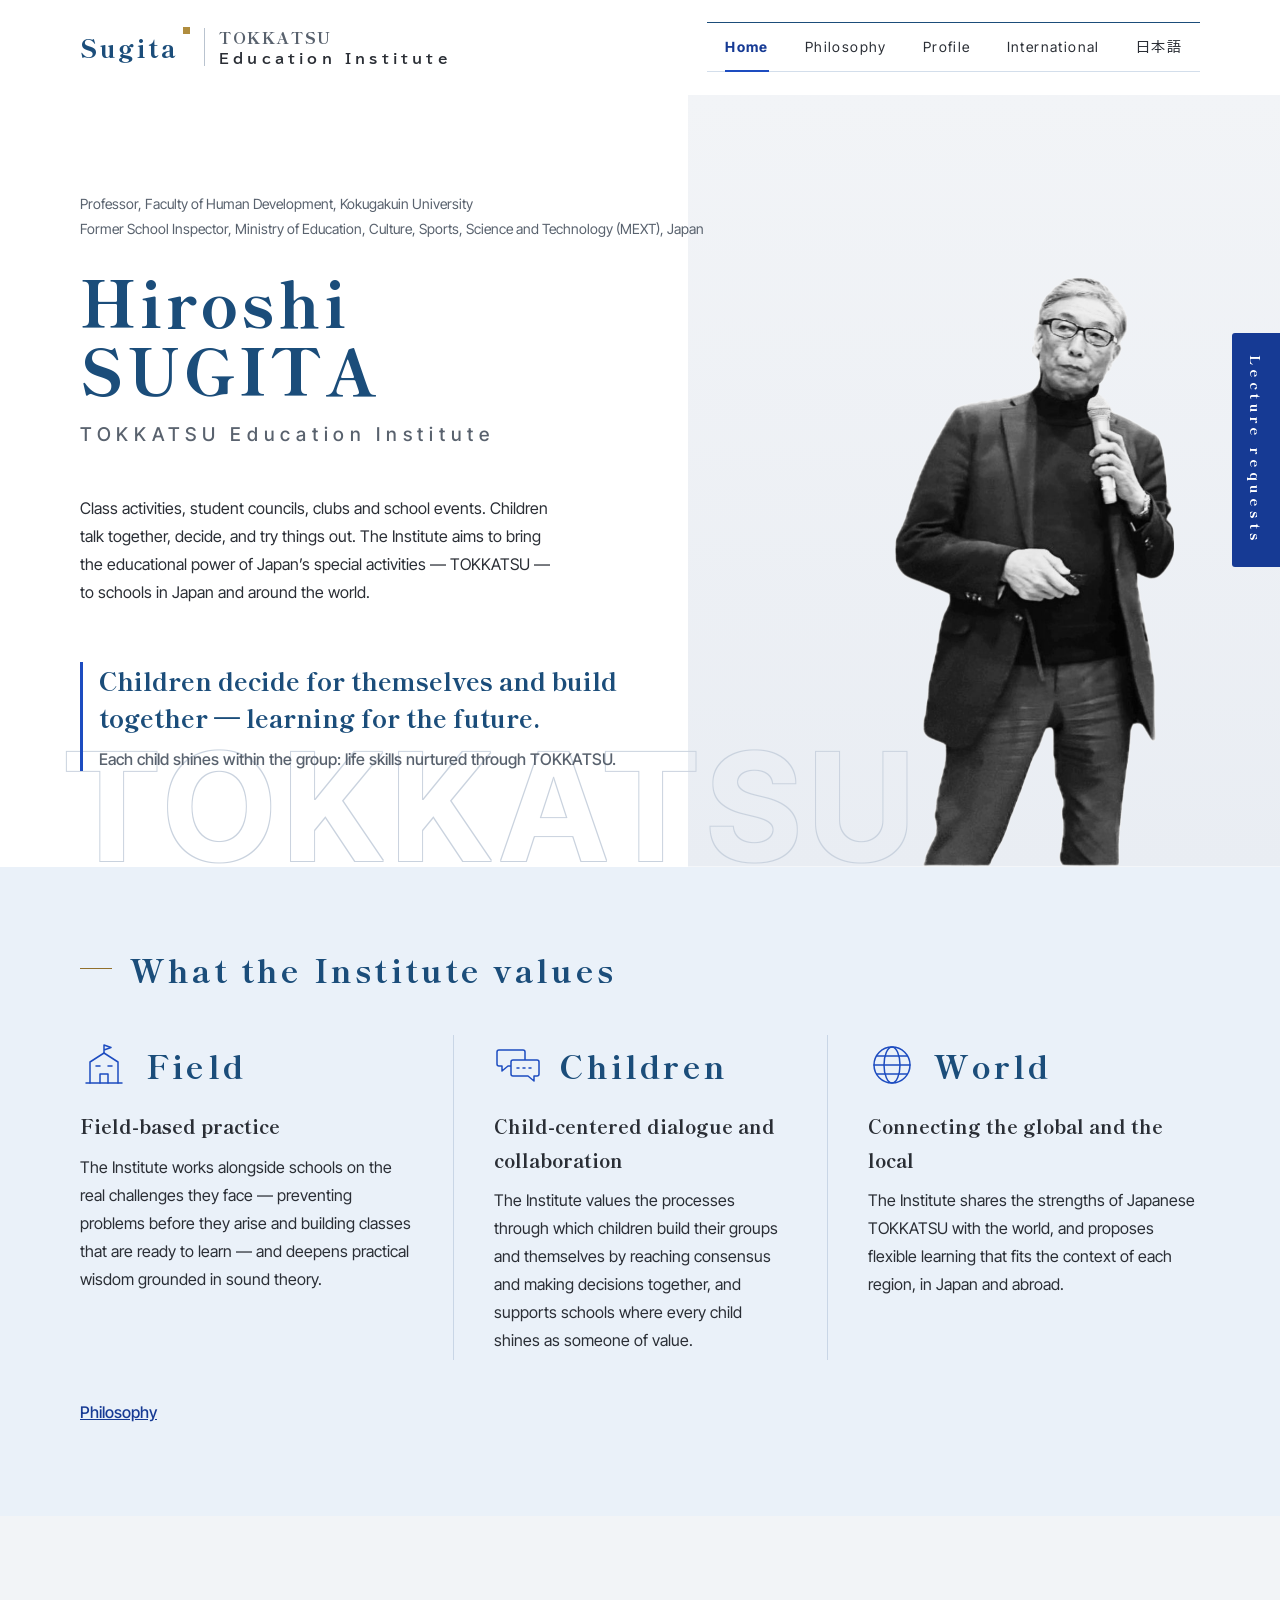
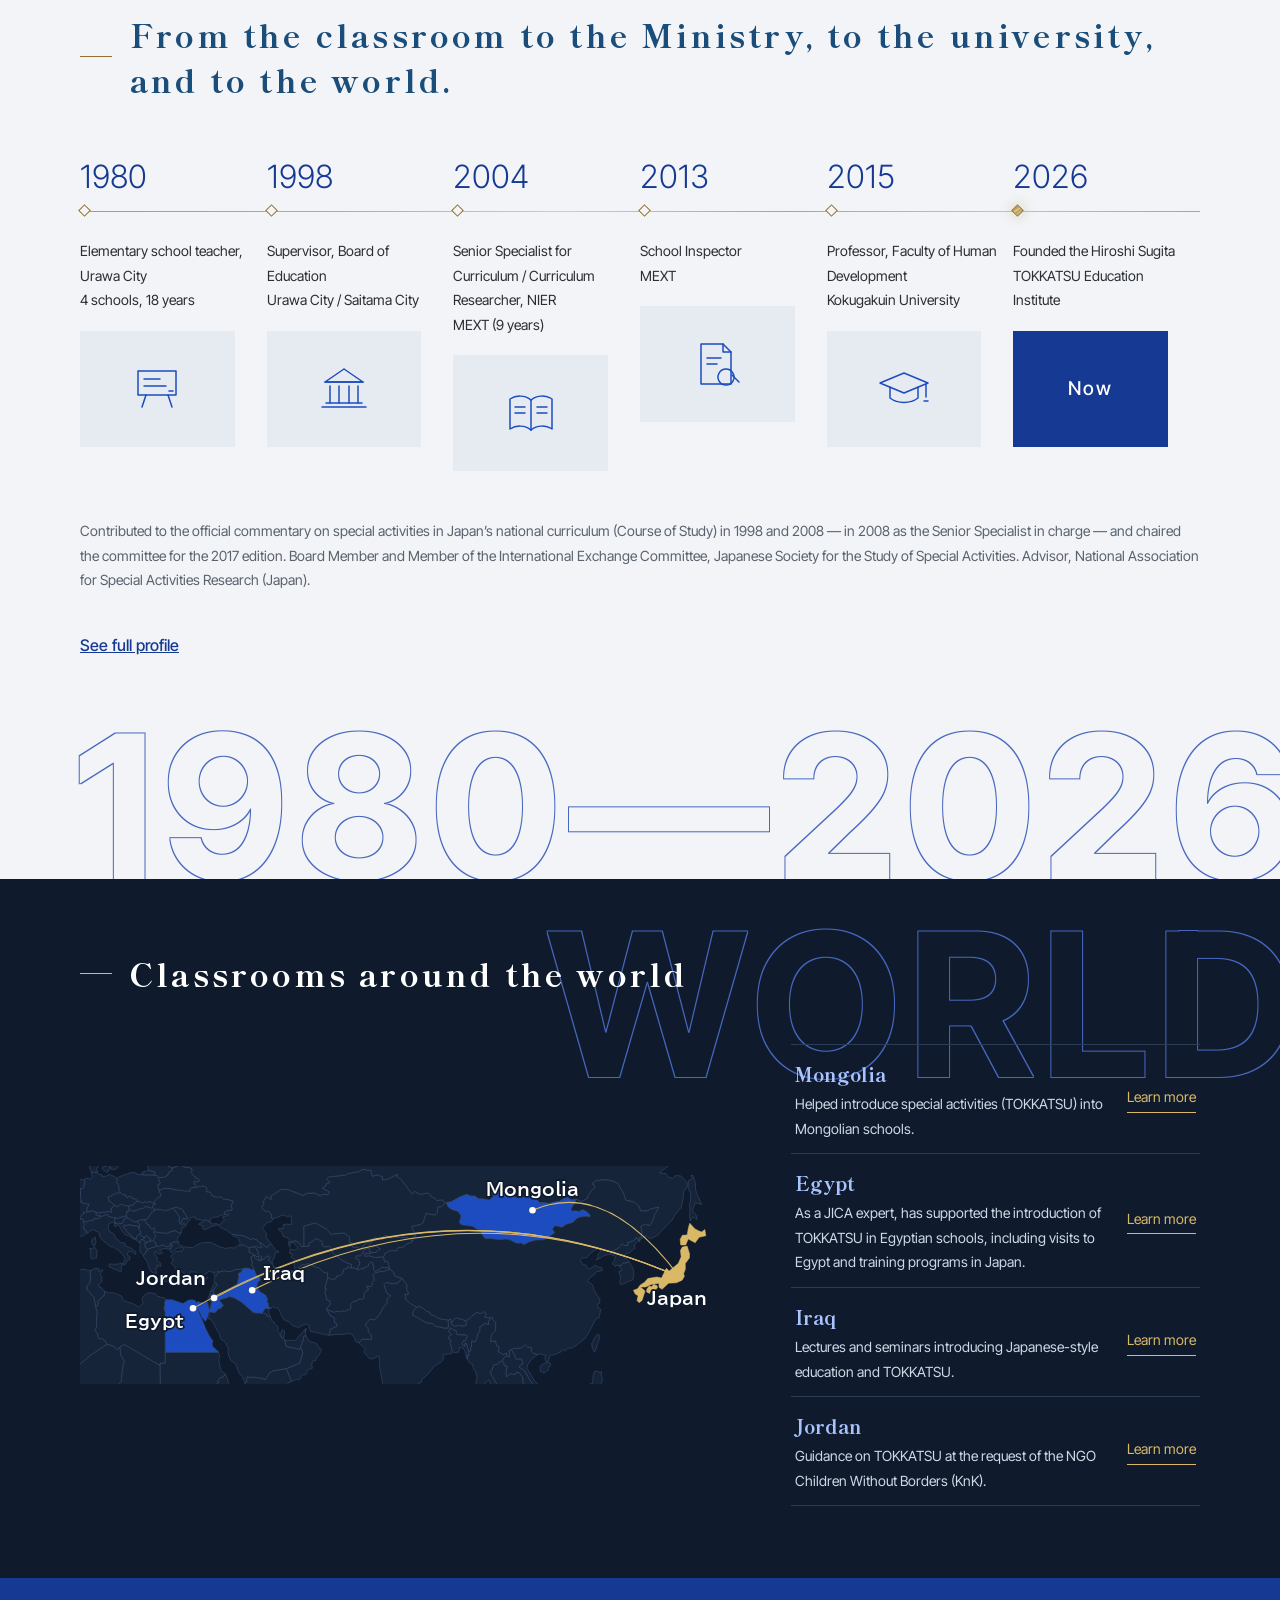
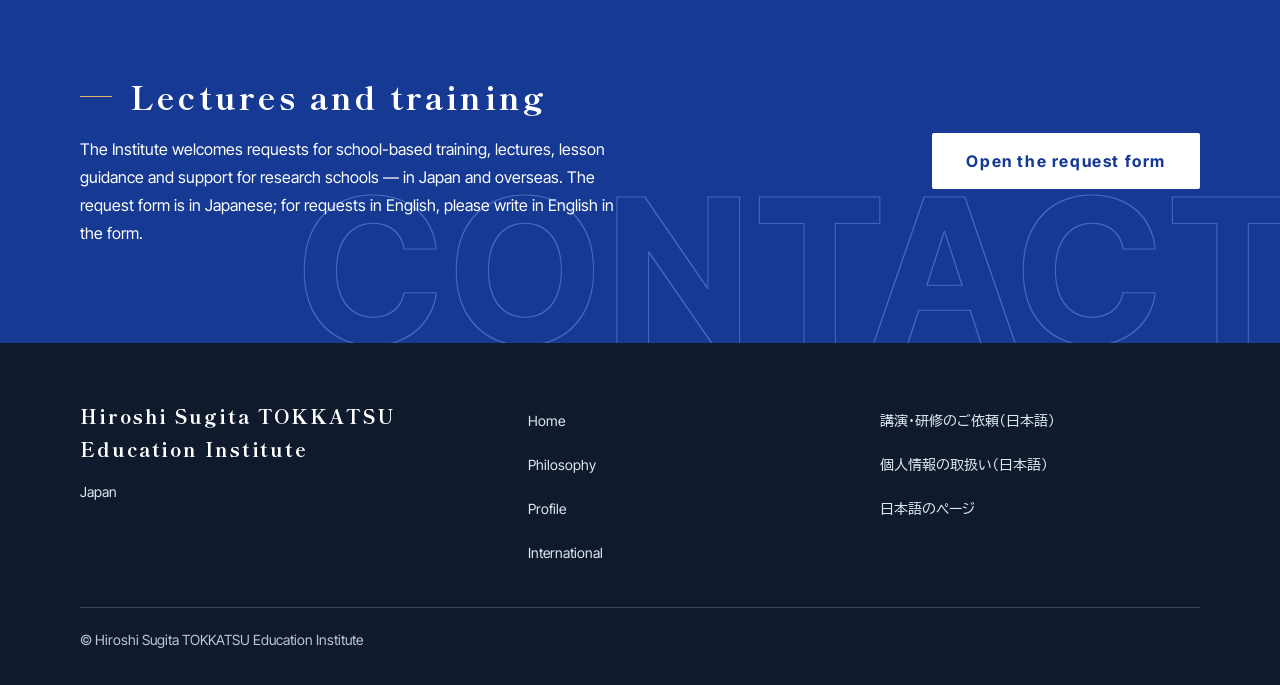
==== commit 69025833: "上のメニューを固定（PC はいつも、スマホは上へ戻すときだけ出す） Co-Authored-By: Claude Opus 5.5 <noreply@anthropic.com>" ====
--- a/en/index.html
+++ b/en/index.html
@@ -5,14 +5,26 @@
 <meta name="viewport" content="width=device-width, initial-scale=1">
 <meta name="robots" content="noindex">
 <title>Hiroshi Sugita TOKKATSU Education Institute</title>
+<!-- 共有したときの画像と説明（tools/ogp_meta.py が書く） -->
+<meta property="og:type" content="website">
+<meta property="og:site_name" content="Hiroshi Sugita TOKKATSU Education Institute">
+<meta property="og:title" content="Hiroshi Sugita TOKKATSU Education Institute">
+<meta property="og:description" content="Hiroshi Sugita TOKKATSU Education Institute — bringing the power of Japanese special activities (TOKKATSU) to schools in Japan and around the world.">
+<meta property="og:url" content="https://tokkatsu-web.github.io/sugita-tokkatsu-hp/en/">
+<meta property="og:image" content="https://tokkatsu-web.github.io/sugita-tokkatsu-hp/img/ogp.png?v=618f7644">
+<meta property="og:image:width" content="1200">
+<meta property="og:image:height" content="630">
+<meta property="og:locale" content="en_US">
+<meta name="twitter:card" content="summary_large_image">
+<!-- /OGP -->
 <meta name="description" content="Hiroshi Sugita TOKKATSU Education Institute — bringing the power of Japanese special activities (TOKKATSU) to schools in Japan and around the world.">
 <link rel="alternate" hreflang="ja" href="../index.html">
 <link rel="preconnect" href="https://fonts.googleapis.com">
 <link rel="preconnect" href="https://fonts.gstatic.com" crossorigin>
 <link href="https://fonts.googleapis.com/css2?family=BIZ+UDPGothic:wght@400;700&family=Inter+Tight:wght@300;500;700&family=Shippori+Mincho+B1:wght@500;600;800&display=swap" rel="stylesheet">
-<link rel="stylesheet" href="../assets/css/style.css?v=202610251644">
-<link rel="stylesheet" href="../assets/css/pages.css?v=202610251644">
-<link rel="stylesheet" href="../assets/css/en.css?v=202610251644">
+<link rel="stylesheet" href="../assets/css/style.css?v=202610252030">
+<link rel="stylesheet" href="../assets/css/pages.css?v=202610252030">
+<link rel="stylesheet" href="../assets/css/en.css?v=202610252030">
 <script>if(!matchMedia("(prefers-reduced-motion: reduce)").matches&&"IntersectionObserver" in window)document.documentElement.classList.add("js")</script>
 </head>
 <body class="en-page">
@@ -75,6 +87,7 @@
   </div>
 </footer>
 <a class="tab en-tab" href="#contact">Lecture requests</a>
-<script src="../assets/js/motion.js?v=202610251644"></script>
+<script src="../assets/js/motion.js?v=202610252030"></script>
+<script src="../assets/js/nav.js?v=202610252030"></script>
 </body>
 </html>
--- a/assets/css/pages.css
+++ b/assets/css/pages.css
@@ -496,3 +496,177 @@
 }
 @media (min-width:961px){.kao-path .kao-years>li:not(.kao-cur) b{margin-bottom:0}.kao-path .kao-years>li:not(.kao-cur)>span{margin-top:60px}}
 .path .kao-now{color:var(--ai)}.path .step.kao-cur .y{color:#7a5c22}
+
+/* ===== 活動実績のしぼりこみ（Codex の見本 _mihon_filter_v1 の案A。2026-10-25） ===== */
+.pg-filter.ft-bar{display:flex;flex-wrap:wrap;align-items:flex-end;gap:24px 28px;min-width:0;background:#fff;border:0;padding:0;margin:0 0 8px}
+.ft-group{flex:1 1 780px;min-width:0;margin:0;padding:0;border:0}
+.ft-group legend{display:block;margin:0 0 12px;padding:0;font-size:14px;color:var(--gray-4)}
+.ft-group legend::before{content:"";display:inline-block;width:24px;height:1px;margin-right:10px;vertical-align:middle;background:var(--gd-paper-gold)}
+.ft-choices{display:flex!important;flex-wrap:wrap;gap:4px 0!important;min-width:0}
+.pg-filter .ft-choice{position:relative;display:inline-flex;align-items:center;justify-content:center;gap:6px;min-height:48px;min-width:0;margin:0;padding:10px 12px;border:1px solid var(--gray-4);border-radius:0;background:#fff;color:var(--sumi);font-family:var(--goth);font-size:14px;line-height:1.6;cursor:pointer;transition:background-color .14s,color .14s}
+.pg-filter .ft-choice+.ft-choice{margin-left:-1px}
+.pg-filter .ft-choice::before{content:"";display:block;flex:0 0 6px;width:6px;height:6px;background:currentColor;visibility:hidden}
+.pg-filter .ft-choice[aria-pressed="true"]::before{content:"";visibility:visible}
+.pg-filter .ft-choice:hover{background:var(--gray-1)}
+.pg-filter .ft-choice[aria-pressed="true"]{background:var(--night);border-color:var(--night);color:#fff;z-index:1}
+.ft-name{overflow-wrap:anywhere}
+.ft-number{flex-shrink:0;font-family:var(--latin);font-size:14px;font-weight:500;font-variant-numeric:tabular-nums;line-height:1.2}
+.ft-prefecture{flex:0 1 168px;min-width:0}
+.ft-prefecture label{display:block;margin:0 0 12px;font-size:14px;color:var(--gray-4)}
+.ft-select-wrap{position:relative}
+.ft-select-wrap::after{content:"";position:absolute;right:15px;top:21px;border-left:4px solid transparent;border-right:4px solid transparent;border-top:6px solid var(--night);pointer-events:none}
+.pg-filter .ft-select{display:block;appearance:none;-webkit-appearance:none;width:100%;height:48px;margin:0;padding:0 38px 0 14px;border:1px solid var(--gray-4);border-radius:0;background:#fff;color:var(--sumi);font-family:var(--goth);font-size:16px;cursor:pointer}
+.pg-filter .ft-choice:focus-visible,.pg-filter .ft-select:focus-visible{outline:3px solid var(--cobalt);outline-offset:4px;z-index:2}
+.pg-count.ft-result{margin:24px 0 8px;padding:18px 0 0;border-top:1px solid var(--line);font-size:14px;color:var(--gray-4)}
+.ft-total{font-family:var(--latin);font-size:22px;font-weight:500;color:var(--night);font-variant-numeric:tabular-nums;margin-right:2px}
+@media (max-width:600px){
+  .ft-group,.ft-prefecture{flex-basis:100%}
+  .ft-choices{display:grid!important;grid-template-columns:repeat(2,minmax(0,1fr));gap:6px!important}
+  .pg-filter .ft-choice+.ft-choice{margin-left:0}
+  .pg-filter .ft-choice{justify-content:flex-start;padding:10px 8px;gap:5px}
+}
+@media (prefers-reduced-motion:reduce){.pg-filter .ft-choice{transition:none}}
+@media (forced-colors:active){.pg-filter .ft-choice[aria-pressed="true"]{outline:2px solid Highlight;outline-offset:-3px}.pg-filter .ft-select{appearance:auto}.ft-select-wrap::after{display:none}}
+/* ふりがな：字の真ん中にそろえる（かなを散らさない） */
+ruby{ruby-align:center}
+rt{ruby-align:center;letter-spacing:.05em!important}
+/* ふりがな：名前と同じ明朝で、細く・少し字間をあけて（2026-10-25） */
+h1 rt,.pg-name rt,.pg3-person h2 rt,.pg-dl rt{font-family:var(--mincho)!important;font-weight:500!important;letter-spacing:.12em!important;color:var(--gray-4)}
+h1 rt{font-size:14px}
+
+/* =====================================================================
+   スマホ（600px 以下）：字を詰め、余白を減らし、写真を1画面にしない（2026-10-25）
+   本文は 16px のまま（UD）。行の間・余白・見出しを小さくしてスクロールを減らす
+   ===================================================================== */
+@media (max-width:600px){
+  body{line-height:1.75}
+  .w,.top{padding-left:18px;padding-right:18px}
+  /* 飾りの線文字（TOKKATSU・JAPAN・国名など）は、字にかぶるのでスマホでは出さない */
+  .wordmark,.t8-bg{display:none}
+  /* 段の余白と見出し */
+  .sec,.pg-sec{padding:40px 0}
+  .sec h2,.pg-sec h2,h2{font-size:21px;margin-bottom:18px;line-height:1.5}
+  .sec h2::before,.pg-sec h2::before{width:20px}
+  .pg-cols{gap:14px}
+  .pg-cols>h2{font-size:21px}
+  /* 上の帯（ロゴとメニュー） */
+  .top{padding-top:12px;padding-bottom:4px;row-gap:6px}
+  .brand.t6-logo{transform:scale(.9);transform-origin:left center}
+  /* ページの最初の画面：見出しを小さく、余白を少なく */
+  .kao-word,.kao-gallery,.kao-books,.kao-quiet,.kao-world,.kao-map,.kao-media,.kao-req,.kao-path{padding-top:28px;padding-bottom:32px}
+  .kao-word h1,.kao-path h1,.kao-map h1,.kao-world h1,.kao-books h1,.kao-gallery h1,.kao-media h1,.kao-req h1{font-size:30px;margin-bottom:6px}
+  .kao-word h1{font-size:16px}
+  .kao-word blockquote,.kao-word-photo blockquote,.kao-word blockquote.kao-en{font-size:21px;line-height:1.7}
+  .kao-word-photo{gap:22px}
+  .kao-word-photo>div:first-child,.kao-bh,.kao-quiet .w{padding-left:14px}
+  .kao-sign{margin-top:12px}
+  .kao-fig{width:72%;max-width:280px}
+  .kao-ph,.kao-fig img{box-shadow:8px 8px 0 -1px var(--cobalt)}
+  .kao-fig figcaption{margin-top:16px}
+  .kao-path .kao-sub,.kao-world .kao-sub,.kao-media .kao-sub{margin-bottom:20px;font-size:14px}
+  .kao-map .kao-lead{font-size:18px}
+  .kao-map .kao-lead em{font-size:48px}
+  .kao-map .w{gap:20px}
+  .kao-req p{font-size:16px}
+  .kao-req .btn{min-height:56px;font-size:16px;padding:0 28px}
+  .kao-gallery .kao-bh,.kao-books .kao-bh{margin-bottom:20px;gap:10px}
+  /* トップの最初の画面：名前を小さめに、写真を小さく（1画面を占めない） */
+  .hero{padding:16px 18px 24px;gap:16px}
+  .hero .role{font-size:14px;margin-bottom:12px}
+  h1 .n{font-size:52px}
+  h1 .l{font-size:15px;margin-top:8px}
+  .hero .lead{margin-top:16px}
+  .catch{font-size:17px;line-height:1.7;padding-left:12px}
+  .catch small{font-size:14px;margin-top:8px}
+  .photo.t7-fig{width:46%;max-width:180px;margin:0 0 -24px auto;justify-self:end}
+  .hero-panel{height:34%}
+  /* 年表（トップ）：アイコンの箱はスマホでは出さない。写真だけ小さく */
+  .path .t5-ph.t10-ic{display:none}
+  .path .t5-ph.t6-has{max-width:160px}
+  .path{gap:12px}
+  .path .kao-now{position:static;margin:0;grid-column:2/-1}
+  .path-note{margin-top:20px}
+  /* 理念の3つ */
+  #values .val{padding:14px 0}
+  .val .t8-w{font-size:24px}
+  /* 委員歴など、年ごとの並び */
+  .pg-years li{padding:10px 0;gap:0}
+  .pg-years small{font-size:14px}
+  .pg-roles li{padding:4px 0}
+  /* 本棚：3冊ずつ。書名は短く、出版社などは小さく */
+  .pg-shelf{grid-template-columns:repeat(3,1fr)!important;row-gap:28px}
+  .pg-shelf .cover{padding:0 6px}
+  .pg-shelf .cover .art::after{left:-6px;right:-6px}
+  .pg-shelf .cover .cap{margin-top:14px}
+  .pg-shelf .cover .cap b{font-size:14px;line-height:1.45}
+  .pg-shelf .cover .cap small{display:none}
+  .pg-shelf .pg-vol{font-size:14px;padding:0 5px}
+  .pg-nofig .fb b{font-size:15px}
+  .pg-nofig .fb small{font-size:14px;margin-left:8px}
+  /* 依頼の帯・フッター */
+  .band-blue .req,.req{gap:18px}
+  #request.sec{padding:32px 0}
+  footer{padding:32px 0 88px}
+  footer .w{grid-template-columns:1fr 1fr;gap:0 16px}
+  footer .w>div:first-child,footer .c{grid-column:1/-1}
+  footer .w>div:first-child{margin-bottom:8px}
+  footer .nm{font-size:17px}
+  footer p{margin:4px 0 0}
+  /* 活動実績 */
+  .pg-fold>summary.pg-month{min-height:56px}
+  .pg-count.ft-result{margin-top:16px;padding-top:12px}
+  /* 海外の国ごとの段 */
+  .pg-country{gap:16px}
+  .pg-country .pg-ph{max-width:240px}
+  .pg3-when{font-size:26px}
+  /* 写真のページ */
+  .kao-mosaic{gap:8px}
+}
+@media (max-width:600px){
+  .brand.t6-logo{transform:none;min-height:44px}
+  .photo.t7-fig{width:auto;max-width:none}
+  .photo.t7-fig img{height:210px;width:auto;margin-left:auto}
+  .covers{grid-template-columns:repeat(3,1fr)!important;gap:20px 12px!important}
+  .covers .cover .cap small{display:none}
+  .covers .cover .cap b{font-size:14px;line-height:1.45}
+  .shelf-note{font-size:14px}
+}
+/* トップの最初の画面（スマホ）：キャッチコピーと写真を横に並べる */
+@media (max-width:600px){
+  .hero{grid-template-columns:1fr 128px;column-gap:12px;align-items:end;padding-bottom:0}
+  .hero .who{grid-column:1/-1}
+  .hero .catch{grid-column:1;grid-row:2;align-self:center;margin:0 0 28px;font-size:16px;letter-spacing:.06em}
+  .hero .catch small{font-size:14px;line-height:1.7;letter-spacing:.04em}
+  .hero .photo.t7-fig{grid-column:2;grid-row:2;margin:0;align-self:end;justify-self:center}
+  .hero .photo.t7-fig img{height:220px;width:auto;margin:0}
+  .hero .hero-panel{top:auto;bottom:0;left:auto;right:0;width:150px;height:200px}
+}
+@media (max-width:600px){
+  .hero{grid-template-columns:1fr 112px}
+  .hero .catch{font-size:15px;letter-spacing:.02em}
+  .hero .catch small{letter-spacing:0}
+  .hero .photo.t7-fig img{height:200px}
+  .hero .hero-panel{width:132px;height:184px}
+}
+@media (max-width:960px){
+  .path .step.kao-cur{position:relative}
+  .path .step.kao-cur .kao-now{position:absolute;left:30px;top:30px;margin:0}
+  .path .step.kao-cur{padding-bottom:22px}
+}
+@media (max-width:960px){.path .step.kao-cur .kao-now{left:auto;top:auto;position:static;grid-column:2;grid-row:2;margin-top:-6px}.path .step.kao-cur > p{grid-row:1;grid-column:3}}
+
+/* ===== 上のメニューの固定（PC はいつも、スマホは戻るときだけ。nav.js） ===== */
+
+
+header.top{transition:transform .28s cubic-bezier(.2,.7,.2,1)}
+header.top.nav-hide{transform:translateY(-100%)}
+@media (min-width:961px){html{scroll-padding-top:96px}}
+@media (max-width:960px){html{scroll-padding-top:12px}}
+@media (prefers-reduced-motion:reduce){header.top{transition:none}header.top.nav-hide{transform:none}}
+
+/* 帯そのものを画面いっぱいに（中身は 1200px の中にそろえる） */
+header.top{position:sticky;top:0;z-index:30;background:#fff;max-width:none;border-bottom:1px solid transparent;transition:transform .28s cubic-bezier(.2,.7,.2,1),border-color .2s;padding-left:max(40px,calc((100% - 1200px)/2 + 40px));padding-right:max(40px,calc((100% - 1200px)/2 + 40px))}
+header.top.nav-on{border-bottom-color:#e3e7ed}
+@media (max-width:960px){header.top{padding-left:20px;padding-right:20px}}
+@media (max-width:600px){header.top{padding-left:18px;padding-right:18px}}
+@media (prefers-reduced-motion:reduce){header.top{transition:none}}
